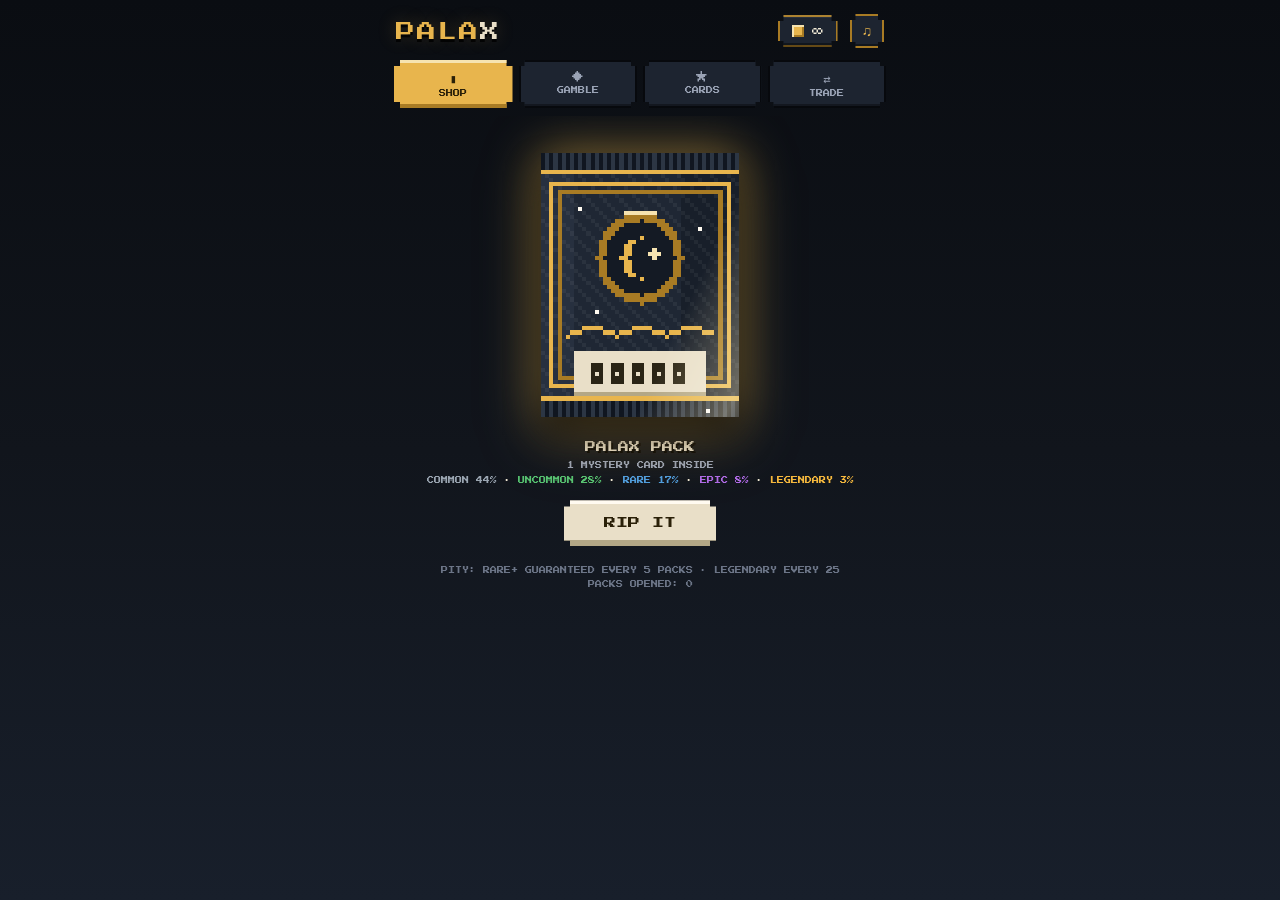
==== PALAX.html @ 10542cb2 "New 'Midnight Gilt' theme: replace synthwave with quiet premium look - Backdrop: soft gold top-light" ====
<!DOCTYPE html>
<html lang="en">
<head>
<meta charset="UTF-8">
<meta name="viewport" content="width=device-width, initial-scale=1.0, maximum-scale=1.0, user-scalable=no">
<title>PALAX — Pixel Pack Ripper</title>
<link rel="preconnect" href="https://fonts.googleapis.com">
<link href="https://fonts.googleapis.com/css2?family=Press+Start+2P&display=swap" rel="stylesheet">
<style>
/* ============================================================
   PALAX — "Midnight Gilt" theme.
   Quiet premium collectible vibe: ink-blue night, warm gold and
   ivory, pixel chrome, Pokemon-style holo foils.
   ============================================================ */

:root {
  --bg: #11151c;
  --bg-deep: #0a0d12;
  --panel: #1d2430;
  --panel-hi: #283142;
  --panel-edge: #07090d;
  --gold: #e8b54d;
  --gold-hi: #f6e3b0;
  --gold-dark: #a87b24;
  --ivory: #e9dfc8;
  --ivory-dark: #b3a786;
  --crimson: #d4574e;
  --crimson-dark: #93352e;
  --slate: #4c5a72;
  --text: #f1e9d6;
  --muted: #9aa3b5;
  --c-common: #9aa5b1;
  --c-uncommon: #56c271;
  --c-rare: #4f9dde;
  --c-epic: #b06ae8;
  --c-legendary: #e8b54d;
  /* pixel-notched corners, used on all UI chrome */
  --px: polygon(
    0 6px, 6px 6px, 6px 0,
    calc(100% - 6px) 0, calc(100% - 6px) 6px, 100% 6px,
    100% calc(100% - 6px), calc(100% - 6px) calc(100% - 6px), calc(100% - 6px) 100%,
    6px 100%, 6px calc(100% - 6px), 0 calc(100% - 6px));
}

* { margin: 0; padding: 0; box-sizing: border-box; -webkit-tap-highlight-color: transparent; }

/* shown until JS boots and removes it */
#jsWarn {
  position: fixed;
  left: 16px; right: 16px; top: 18%;
  z-index: 400;
  background: var(--crimson);
  color: #fff;
  border: 3px solid #fff;
  padding: 22px 16px;
  font-size: 10px;
  line-height: 1.8;
  text-align: center;
}

html, body {
  height: 100%;
  overflow: hidden;
  background: linear-gradient(180deg, var(--bg-deep) 0%, var(--bg) 50%, #181f2b 100%);
  font-family: 'Press Start 2P', monospace;
  color: var(--text);
  user-select: none;
  -webkit-user-select: none;
  touch-action: manipulation;
}

/* ---- backdrop ---- */
#bgGlow {
  position: fixed; inset: 0;
  background:
    radial-gradient(ellipse 85% 55% at 50% 10%, rgba(232,181,77,0.10), transparent 70%),
    radial-gradient(ellipse 70% 40% at 50% 108%, rgba(70,84,110,0.30), transparent 65%);
  z-index: -2;
}
/* slow rising dust motes */
#motes {
  position: fixed;
  left: 0; right: 0; top: 0;
  height: 200%;
  pointer-events: none;
  background-image:
    radial-gradient(2px 2px at 36px 50px, rgba(232,181,77,0.35), transparent),
    radial-gradient(1px 1px at 130px 210px, rgba(241,233,214,0.28), transparent),
    radial-gradient(2px 2px at 226px 330px, rgba(232,181,77,0.22), transparent),
    radial-gradient(1px 1px at 84px 310px, rgba(241,233,214,0.22), transparent),
    radial-gradient(1px 1px at 190px 110px, rgba(241,233,214,0.3), transparent);
  background-size: 280px 380px;
  animation: motesUp 34s linear infinite;
  z-index: -1;
}
@keyframes motesUp { to { transform: translateY(-380px); } }

#flash {
  position: fixed; inset: 0;
  background: #fff;
  opacity: 0;
  pointer-events: none;
  transition: opacity 0.13s ease;
  z-index: 350;
}
body.flashwhite #flash { opacity: 0.75; }

#fxCanvas {
  position: fixed; inset: 0;
  width: 100%; height: 100%;
  pointer-events: none;
  z-index: 200;
}

#app {
  height: 100%;
  max-width: 520px;
  margin: 0 auto;
  display: flex;
  flex-direction: column;
}

/* ---------------- top HUD ---------------- */
#topbar {
  display: flex;
  align-items: center;
  gap: 12px;
  padding: 14px 16px 8px;
}
.logo {
  font-size: 19px;
  letter-spacing: 2px;
  color: var(--gold);
  text-shadow: 0 3px 0 rgba(0,0,0,0.8), 0 0 18px rgba(232,181,77,0.25);
}
.logo span { color: var(--ivory); }
.coins-pill {
  margin-left: auto;
  display: flex; align-items: center; gap: 8px;
  background: var(--panel);
  clip-path: var(--px);
  padding: 10px 14px;
  font-size: 12px;
  box-shadow: inset 0 3px 0 rgba(255,255,255,0.06), inset 0 -4px 0 rgba(0,0,0,0.4),
              inset 0 0 0 2px var(--gold-dark);
}
.coins-pill.bump { animation: coinBump 0.35s cubic-bezier(0.2, 1.6, 0.4, 1); }
@keyframes coinBump { 35% { transform: scale(1.22); } }
.coin-icon {
  display: inline-block;
  width: 12px; height: 12px;
  background: var(--gold);
  box-shadow: inset 2px 2px 0 var(--gold-hi), inset -2px -2px 0 var(--gold-dark);
}
.icon-btn {
  background: var(--panel);
  border: none;
  clip-path: var(--px);
  color: var(--gold);
  font-size: 14px;
  padding: 9px 12px;
  cursor: pointer;
  box-shadow: inset 0 0 0 2px var(--gold-dark), inset 0 -4px 0 rgba(0,0,0,0.4);
}
.icon-btn.muted { color: #525b6b; box-shadow: inset 0 0 0 2px #2c3442; text-decoration: line-through; }

/* ---------------- top tab bar ---------------- */
#navbar {
  display: flex;
  gap: 6px;
  margin: 4px 14px 8px;
}
.nav-btn {
  flex: 1;
  font-family: inherit;
  font-size: 7px;
  color: var(--muted);
  background: var(--panel);
  border: none;
  clip-path: var(--px);
  padding: 11px 4px;
  cursor: pointer;
  display: flex;
  flex-direction: column;
  align-items: center;
  gap: 4px;
  box-shadow: inset 0 0 0 2px var(--panel-edge), inset 0 -4px 0 rgba(0,0,0,0.35);
  transition: color 0.15s;
}
.nav-ico { font-size: 12px; }
.nav-btn.active {
  color: #2a2008;
  background: var(--gold);
  box-shadow: inset 0 3px 0 var(--gold-hi), inset 0 -4px 0 var(--gold-dark);
}
.nav-btn.active .nav-ico { animation: navBounce 0.3s ease; }
@keyframes navBounce { 50% { transform: translateY(-4px); } }

/* ---------------- screens ---------------- */
.screen {
  flex: 1;
  display: none;
  flex-direction: column;
  align-items: center;
  padding: 10px 16px 26px;
  overflow-y: auto;
  scrollbar-width: thin;
  scrollbar-color: var(--panel-hi) transparent;
}
.screen.active { display: flex; animation: screenIn 0.3s ease both; }
@keyframes screenIn {
  from { opacity: 0; transform: translateY(14px); }
}
.screen-title {
  font-size: 14px;
  margin: 6px 0 14px;
  letter-spacing: 2px;
  color: var(--ivory);
  text-shadow: 0 3px 0 rgba(0,0,0,0.8);
}
.subtitle {
  font-size: 8px;
  line-height: 1.9;
  text-align: center;
  color: var(--muted);
  margin-bottom: 14px;
}

/* ---------------- pixel buttons ---------------- */
.big-btn {
  position: relative;
  font-family: inherit;
  font-size: 11px;
  color: #2a2008;
  background: var(--ivory);
  border: none;
  clip-path: var(--px);
  padding: 16px 24px;
  cursor: pointer;
  box-shadow: inset 0 4px 0 #fffaf0, inset 0 -6px 0 var(--ivory-dark);
  transition: filter 0.15s;
}
.big-btn:hover:not(:disabled) { filter: brightness(1.06); }
.big-btn:active:not(:disabled) {
  transform: translateY(3px);
  box-shadow: inset 0 2px 0 #fffaf0, inset 0 -2px 0 var(--ivory-dark);
}
.big-btn:disabled { filter: grayscale(0.85) brightness(0.55); cursor: default; }
.gold-btn {
  background: var(--gold);
  box-shadow: inset 0 4px 0 var(--gold-hi), inset 0 -6px 0 var(--gold-dark);
}
.gold-btn:active:not(:disabled) { box-shadow: inset 0 2px 0 var(--gold-hi), inset 0 -2px 0 var(--gold-dark); }
.danger-btn {
  background: var(--crimson);
  color: #fff;
  text-shadow: 1px 1px 0 rgba(0,0,0,0.4);
  box-shadow: inset 0 4px 0 #ef8a82, inset 0 -6px 0 var(--crimson-dark);
}
.danger-btn:active:not(:disabled) { box-shadow: inset 0 2px 0 #ef8a82, inset 0 -2px 0 var(--crimson-dark); }

/* ---------------- the one pack ---------------- */
.pack-stage {
  width: 220px;
  height: 290px;
  margin-top: 14px;
  display: flex;
  align-items: center;
  justify-content: center;
  perspective: 700px;
}
.pack-holo {
  position: relative;
  width: 198px; height: 264px;
  cursor: pointer;
  transition: transform 0.18s ease;
  transform-style: preserve-3d;
  animation: packFloat 3.4s ease-in-out infinite;
  filter: drop-shadow(0 18px 16px rgba(0,0,0,0.6)) drop-shadow(0 0 24px var(--packglow, transparent));
}
@keyframes packFloat {
  0%, 100% { translate: 0 0; }
  50% { translate: 0 -10px; }
}
.pack-holo canvas {
  width: 100%; height: 100%;
  display: block;
  image-rendering: pixelated;
}
/* gentle gold sheen drifting across the foil */
.pack-holo::after {
  content: '';
  position: absolute; inset: 0;
  background: linear-gradient(115deg, transparent 34%, rgba(246,227,176,0.38) 48%, rgba(246,227,176,0.12) 54%, transparent 68%);
  background-size: 260% 100%;
  animation: packSheen 4s ease-in-out infinite;
  mix-blend-mode: screen;
  pointer-events: none;
}
@keyframes packSheen {
  0% { background-position: 130% 0; }
  60%, 100% { background-position: -140% 0; }
}

.pack-info {
  text-align: center;
  margin: 6px 0 12px;
  line-height: 2.1;
}
.pack-info .p-name { font-size: 11px; color: var(--text); text-shadow: 2px 2px 0 #000; }
.pack-info .p-meta { font-size: 7px; color: var(--muted); }
.pack-info .p-odds { font-size: 7px; }
.buy-main { font-size: 12px; padding: 17px 40px; }
.pity-hint { font-size: 7px; color: #6c7587; margin-top: 18px; line-height: 2; text-align: center; }

/* ---------------- pack opening overlay ---------------- */
.overlay {
  position: fixed; inset: 0;
  background: radial-gradient(ellipse at 50% 38%, rgba(29, 36, 48, 0.97), rgba(6, 8, 11, 0.99) 78%);
  z-index: 100;
  display: flex;
  align-items: center;
  justify-content: center;
}
.overlay.hidden, .hidden { display: none !important; }

.open-stage {
  position: relative;
  display: flex;
  flex-direction: column;
  align-items: center;
  gap: 22px;
  width: 100%;
  height: 100%;
  justify-content: center;
  padding: 16px;
  overflow: hidden;
}

#stageRays {
  position: absolute;
  left: 50%; top: 44%;
  width: 760px; height: 760px;
  translate: -50% -50%;
  background: repeating-conic-gradient(
    color-mix(in srgb, var(--raycolor, #fff) 28%, transparent) 0deg 12deg,
    transparent 12deg 26deg);
  -webkit-mask-image: radial-gradient(circle, black 0%, transparent 66%);
  mask-image: radial-gradient(circle, black 0%, transparent 66%);
  opacity: 0;
  transition: opacity 0.7s ease;
  animation: raySpin 20s linear infinite;
  pointer-events: none;
}
#stageRays.on { opacity: 0.8; }
@keyframes raySpin { to { rotate: 360deg; } }

#shockwave {
  position: absolute;
  width: 60px; height: 60px;
  border: 6px solid var(--gold-hi);
  border-radius: 50%;
  translate: -50% -50%;
  opacity: 0;
  pointer-events: none;
  z-index: 5;
  box-shadow: 0 0 20px rgba(232,181,77,0.8), inset 0 0 14px rgba(232,181,77,0.6);
}
#shockwave.boom { animation: shock 0.65s cubic-bezier(0.1, 0.8, 0.3, 1) forwards; }
@keyframes shock {
  from { opacity: 0.95; scale: 0.15; border-width: 14px; }
  to   { opacity: 0; scale: 12; border-width: 1px; }
}

.rip-hint {
  font-size: 9px;
  color: var(--gold);
  text-shadow: 2px 2px 0 #000;
  animation: hintBob 1.2s ease-in-out infinite;
  z-index: 4;
}
@keyframes hintBob { 50% { transform: translateY(-5px); } }

.pack-wrap {
  position: relative;
  width: 240px; height: 320px;
  touch-action: none;
  cursor: grab;
  z-index: 3;
}
.pack-wrap.idle { animation: openFloat 3s ease-in-out infinite; }
@keyframes openFloat {
  0%, 100% { transform: translateY(0); }
  50% { transform: translateY(-10px); }
}
#packBody, #packFlap {
  position: absolute;
  left: 0; top: 0;
  width: 240px;
  image-rendering: pixelated;
}
#packBody { height: 320px; }
#packFlap { height: 90px; z-index: 2; }
#packFlap.flying {
  transition: transform 0.7s cubic-bezier(0.25, 0.5, 0.3, 1), opacity 0.7s;
  transform: translate(150px, -340px) rotate(80deg) scale(1.15) !important;
  opacity: 0;
}
.pack-wrap.shaking { animation: packShake 0.08s linear infinite; }
@keyframes packShake {
  25% { transform: translate(-2px, 1px); }
  75% { transform: translate(2px, -1px); }
}

body.screenshake #app, body.screenshake .overlay { animation: screenShake 0.38s linear; }
@keyframes screenShake {
  10% { transform: translate(-7px, 5px); }
  30% { transform: translate(6px, -6px); }
  50% { transform: translate(-5px, 3px); }
  70% { transform: translate(4px, -2px); }
  90% { transform: translate(-1px, 1px); }
}

/* ---------------- cards (full pixel art, 64x90 logical) ---------------- */
.card-row {
  display: flex;
  flex-wrap: wrap;
  gap: 14px;
  justify-content: center;
  perspective: 1000px;
  min-height: 150px;
  z-index: 3;
}

.pop-wrap {
  perspective: 1000px;
  animation: popOut 0.65s cubic-bezier(0.2, 1.35, 0.4, 1) both;
}
@keyframes popOut {
  from { transform: translateY(170px) scale(0.1); opacity: 0; filter: brightness(4); }
}

.game-card {
  width: 96px; height: 135px;
  position: relative;
  transform-style: preserve-3d;
  transition: transform 0.5s cubic-bezier(0.3, 1.5, 0.5, 1);
  transform: rotateX(180deg);
  cursor: pointer;
}
.game-card.flipped { transform: rotateX(0deg); }
.big-reveal { width: 192px; height: 270px; }

.card-face {
  position: absolute; inset: 0;
  backface-visibility: hidden;
  overflow: hidden;
}
.card-front { background: #14101d; }
.card-art {
  width: 100%; height: 100%;
  image-rendering: pixelated;
  display: block;
}
.card-back-face {
  transform: rotateX(180deg);
  background: repeating-linear-gradient(45deg, #232c3c 0 8px, #1a2230 8px 16px);
  border: 3px solid var(--gold-dark);
  display: flex; align-items: center; justify-content: center;
  box-shadow: inset 0 0 22px rgba(0,0,0,0.6);
}
.card-back-face::before {
  content: '';
  position: absolute; inset: 6px;
  border: 2px solid rgba(232,181,77,0.45);
}
.card-back-face::after {
  content: 'P';
  font-size: 26px;
  color: var(--gold);
  text-shadow: 3px 3px 0 #000;
}

/* shine sweep on flip */
.game-card.flipped .card-front::before {
  content: '';
  position: absolute; inset: 0;
  background: linear-gradient(115deg, transparent 30%, rgba(255,250,235,0.6) 50%, transparent 70%);
  background-size: 280% 100%;
  animation: revealSheen 0.8s ease 0.18s both;
  mix-blend-mode: screen;
  pointer-events: none;
  z-index: 4;
}
@keyframes revealSheen {
  from { background-position: 135% 0; }
  to { background-position: -135% 0; }
}

/* ============ Pokemon-style holo foils ============ */
.holo {
  position: absolute; inset: 0;
  pointer-events: none;
  z-index: 3;
  background-position: var(--hx, 50%) var(--hy, 50%);
}

/* RARE — holographic art window (classic holo rare) */
.holo-art {
  clip-path: inset(18.9% 6.25% 32.2% 6.25%);
  background-image: linear-gradient(115deg,
    transparent 18%, rgba(255,90,170,0.6) 32%, rgba(90,235,210,0.6) 45%,
    rgba(130,150,255,0.55) 55%, rgba(255,225,110,0.5) 68%, transparent 82%);
  background-size: 260% 260%;
  mix-blend-mode: color-dodge;
  opacity: 0.75;
  animation: holoDrift 4.4s ease-in-out infinite alternate;
}

/* EPIC — galaxy foil across the whole card */
.holo-galaxy {
  background-image:
    repeating-radial-gradient(circle at 30% 25%,
      rgba(176,106,232,0.45) 0 2px, rgba(110,200,235,0.38) 2px 4px, transparent 4px 8px),
    linear-gradient(120deg,
      rgba(255,90,170,0.36), rgba(90,190,255,0.36) 40%, rgba(255,225,110,0.3) 75%, rgba(255,90,170,0.36));
  background-size: 14px 14px, 280% 280%;
  mix-blend-mode: color-dodge;
  opacity: 0.58;
  animation: holoDrift 4s ease-in-out infinite alternate;
}

/* LEGENDARY — full-card rainbow foil */
.holo-full {
  background-image:
    linear-gradient(110deg,
      rgba(255,80,80,0.5) 0%, rgba(255,185,60,0.5) 18%, rgba(255,245,110,0.45) 33%,
      rgba(100,255,170,0.45) 48%, rgba(80,200,255,0.5) 64%, rgba(180,110,255,0.5) 82%,
      rgba(255,80,80,0.5) 100%),
    radial-gradient(circle at var(--hx, 50%) var(--hy, 35%), rgba(255,252,240,0.5), transparent 55%);
  background-size: 300% 300%, 100% 100%;
  mix-blend-mode: color-dodge;
  opacity: 0.65;
  animation: holoDrift 3.4s ease-in-out infinite alternate;
}
@keyframes holoDrift {
  from { background-position: 15% 20%; }
  to { background-position: 85% 80%; }
}

/* sweeping light beam (legendary) */
.beam {
  background-image: linear-gradient(120deg,
    transparent 38%, rgba(255,250,235,0.5) 49%, rgba(255,250,235,0.16) 53%, transparent 64%);
  background-size: 320% 320%;
  mix-blend-mode: screen;
  animation: beamSweep 3s ease-in-out infinite;
}
@keyframes beamSweep {
  0% { background-position: 120% 0; }
  55%, 100% { background-position: -140% 0; }
}

/* glitter flecks */
.sparkles {
  background-image:
    radial-gradient(1px 1px at 18% 22%, #fff, transparent),
    radial-gradient(1px 1px at 72% 14%, #fff, transparent),
    radial-gradient(2px 2px at 86% 38%, #fff, transparent),
    radial-gradient(1px 1px at 34% 48%, #fff, transparent),
    radial-gradient(1px 1px at 58% 66%, #fff, transparent),
    radial-gradient(2px 2px at 12% 76%, #fff, transparent),
    radial-gradient(1px 1px at 80% 84%, #fff, transparent),
    radial-gradient(1px 1px at 46% 90%, #fff, transparent);
  mix-blend-mode: screen;
  animation: sparkleTwinkle 1.7s steps(2) infinite;
}
@keyframes sparkleTwinkle {
  0%, 100% { opacity: 0.85; transform: translate(0, 0); }
  50% { opacity: 0.22; transform: translate(1px, 1px); }
}

/* rarity glows — soft, not neon */
.r-uncommon  .card-front { box-shadow: 0 0 10px rgba(86,194,113,0.35); }
.r-rare      .card-front { box-shadow: 0 0 14px rgba(79,157,222,0.5); }
.r-epic      .card-front { box-shadow: 0 0 20px rgba(176,106,232,0.6); }
.r-legendary .card-front { animation: legendPulse 1.7s ease-in-out infinite; }
@keyframes legendPulse {
  0%, 100% { box-shadow: 0 0 18px rgba(232,181,77,0.6); }
  50% { box-shadow: 0 0 40px rgba(232,181,77,0.95), 0 0 80px rgba(232,181,77,0.4); }
}

/* reveal jolts */
.game-card.flipped.r-rare      { animation: rareJolt 0.45s ease; }
.game-card.flipped.r-epic      { animation: epicJolt 0.55s ease; }
.game-card.flipped.r-legendary { animation: legendJolt 0.8s ease; }
@keyframes rareJolt { 30% { transform: rotateX(0) scale(1.14); } }
@keyframes epicJolt {
  25% { transform: rotateX(0) scale(1.2) rotate(-3deg); }
  55% { transform: rotateX(0) scale(1.08) rotate(2deg); }
}
@keyframes legendJolt {
  15% { transform: rotateX(0) scale(1.4); filter: brightness(1.9); }
  40% { transform: rotateX(0) scale(1.15) translate(-4px, 0); filter: brightness(1.2); }
  65% { transform: rotateX(0) scale(1.28) translate(3px, 0); }
}

/* mystery covers — warm gold-white while fate is undecided */
.mystery-cover {
  position: absolute; inset: 0;
  backface-visibility: hidden;
  transform: translateZ(3px);
  background: radial-gradient(circle at 50% 36%, #fffdf6, #f6e9c8 55%, #e3c171 100%);
  box-shadow:
    0 0 30px rgba(255,250,235,0.95),
    0 0 80px rgba(232,181,77,0.7),
    0 0 160px rgba(232,181,77,0.35);
  display: flex;
  align-items: center;
  justify-content: center;
  animation: coverPulse 0.45s ease-in-out infinite;
  transition: opacity 0.16s ease;
  z-index: 6;
}
.mystery-cover::after {
  content: '?';
  font-size: 44px;
  color: rgba(120, 90, 30, 0.32);
  text-shadow: 0 2px 0 rgba(255,255,255,0.8);
}
.mystery-cover.back { transform: rotateY(180deg) translateZ(3px); }
.mystery-cover.off { opacity: 0; pointer-events: none; }
@keyframes coverPulse { 50% { filter: brightness(1.22); } }

/* ---------------- minigame ---------------- */
.duel-table {
  display: flex;
  align-items: center;
  gap: 22px;
  margin: 10px 0 18px;
}
.duel-card-slot { display: flex; flex-direction: column; align-items: center; gap: 8px; }
.duel-label { font-size: 8px; color: var(--muted); }
.duel-vs { font-size: 14px; color: var(--crimson); text-shadow: 2px 2px 0 #000; }
.duel-card {
  width: 84px; height: 118px;
  clip-path: var(--px);
  background: #f6f1e3;
  color: #1d1812;
  display: flex; align-items: center; justify-content: center;
  font-size: 30px;
  box-shadow: inset 0 0 0 3px #0a0d12, inset 0 -6px 0 rgba(0,0,0,0.12);
}
.duel-card.red-suit { color: var(--crimson-dark); }
.duel-card.back {
  background: repeating-linear-gradient(45deg, #232c3c 0 8px, #1a2230 8px 16px);
  color: transparent;
  box-shadow: inset 0 0 0 3px var(--gold-dark), inset 0 0 18px rgba(0,0,0,0.5);
}
.duel-card.pop { animation: duelPop 0.38s cubic-bezier(0.2, 1.6, 0.4, 1); }
@keyframes duelPop { from { transform: scale(0.4) rotate(10deg); } }
.pot-display { font-size: 11px; margin-bottom: 14px; display: flex; align-items: center; gap: 8px; text-shadow: 2px 2px 0 #000; }
.streak-badge { font-size: 8px; color: var(--gold); animation: hintBob 1s ease-in-out infinite; }
.bet-controls { display: flex; gap: 12px; flex-wrap: wrap; justify-content: center; }
.bet-btn {
  font-family: inherit; font-size: 9px;
  color: #2a2008;
  background: var(--ivory);
  border: none;
  clip-path: var(--px);
  padding: 13px 15px; cursor: pointer;
  box-shadow: inset 0 3px 0 #fffaf0, inset 0 -5px 0 var(--ivory-dark);
}
.bet-btn:hover:not(:disabled) { filter: brightness(1.06); }
.bet-btn:active:not(:disabled) { transform: translateY(3px); box-shadow: inset 0 -2px 0 var(--ivory-dark); }
.bet-btn:disabled { filter: grayscale(0.85) brightness(0.55); }
.duel-msg { font-size: 9px; margin-top: 16px; min-height: 16px; text-align: center; color: var(--gold); text-shadow: 2px 2px 0 #000; line-height: 1.8; }
.best-streak { font-size: 8px; color: #6c7587; margin-top: 14px; }

/* ---------------- collection / trade ---------------- */
.collection-stats { font-size: 8px; color: var(--muted); margin-bottom: 14px; line-height: 1.9; text-align: center; }
.collection-grid {
  display: grid;
  grid-template-columns: repeat(auto-fill, 96px);
  gap: 18px 16px;
  justify-content: center;
  width: 100%;
}
.coll-card { position: relative; }
.coll-card .game-card { transform: none; cursor: default; }
.coll-count {
  position: absolute;
  top: -7px; right: -7px;
  background: var(--crimson);
  border: 2px solid #fff;
  font-size: 7px;
  min-width: 21px; height: 21px;
  display: flex; align-items: center; justify-content: center;
  box-shadow: 0 3px 7px rgba(0,0,0,0.45);
  z-index: 3;
}
.coll-actions { display: flex; gap: 4px; margin-top: 6px; justify-content: center; }
.mini-btn {
  font-family: inherit; font-size: 6px;
  color: #2a2008;
  background: var(--gold);
  border: none;
  padding: 7px 9px; cursor: pointer;
  box-shadow: inset 0 2px 0 var(--gold-hi), inset 0 -3px 0 var(--gold-dark);
}
.mini-btn:active { transform: translateY(2px); box-shadow: inset 0 -1px 0 var(--gold-dark); }
.empty-note { font-size: 8px; color: #6c7587; grid-column: 1 / -1; text-align: center; line-height: 2.2; padding: 34px 0; }

.trade-redeem { display: flex; gap: 8px; width: 100%; max-width: 400px; margin-bottom: 8px; }
.trade-redeem input {
  flex: 1;
  font-family: inherit;
  font-size: 8px;
  background: var(--bg-deep);
  border: none;
  clip-path: var(--px);
  color: var(--gold);
  padding: 12px;
  min-width: 0;
  box-shadow: inset 0 0 0 2px var(--gold-dark), inset 0 4px 8px rgba(0,0,0,0.5);
}
.trade-redeem input:focus { outline: none; box-shadow: inset 0 0 0 2px var(--ivory), inset 0 4px 8px rgba(0,0,0,0.5); }
.trade-redeem .big-btn { font-size: 9px; padding: 12px 16px; }

/* ---------------- modal ---------------- */
.modal-box {
  background: var(--panel);
  clip-path: var(--px);
  padding: 28px;
  display: flex;
  flex-direction: column;
  gap: 14px;
  align-items: center;
  max-width: 340px;
  width: 90%;
  box-shadow: inset 0 0 0 2px var(--gold-dark), inset 0 4px 0 rgba(255,255,255,0.06);
  animation: screenIn 0.3s ease both;
}
.modal-box h3 { font-size: 13px; color: var(--gold); text-shadow: 2px 2px 0 #000; }
.code-text {
  font-size: 8px;
  word-break: break-all;
  background: var(--bg-deep);
  padding: 12px;
  line-height: 1.9;
  width: 100%;
  text-align: center;
  color: var(--gold);
  box-shadow: inset 0 0 0 2px var(--panel-hi), inset 0 3px 8px rgba(0,0,0,0.6);
}

</style>
</head>
<body>

<!-- visible until the game boots; if you can read this, the viewer blocked JS -->
<div id="jsWarn">
  &#9888; GAME NOT RUNNING<br><br>
  This viewer blocks JavaScript (iPhone file previews do this).<br><br>
  OPEN THIS FILE IN SAFARI OR CHROME,<br>or use the web link instead.
</div>
<script>
/* surface any fatal error on-screen instead of failing silently */
window.onerror = function (msg, src, line) {
  var d = document.getElementById('errBox');
  if (!d) {
    d = document.createElement('div');
    d.id = 'errBox';
    d.style.cssText = 'position:fixed;left:8px;right:8px;bottom:8px;z-index:9999;' +
      'background:#b3164a;color:#fff;font:10px monospace;padding:10px;border:2px solid #fff;';
    if (document.body) document.body.appendChild(d);
  }
  d.textContent = 'ERROR: ' + msg + ' (line ' + line + ')';
};
</script>

<!-- backdrop: soft top light + drifting dust motes -->
<div id="bgGlow"></div>
<div id="motes"></div>

<!-- particle / FX layer -->
<canvas id="fxCanvas"></canvas>

<!-- white flash on big moments -->
<div id="flash"></div>

<div id="app">

  <!-- top HUD -->
  <header id="topbar">
    <div class="logo">PALA<span>X</span></div>
    <div class="coins-pill" id="coinsPill">
      <span class="coin-icon"></span><span id="coinCount">0</span>
    </div>
    <button id="muteBtn" class="icon-btn" title="Toggle sound">&#9835;</button>
  </header>

  <!-- top tab bar -->
  <nav id="navbar">
    <button class="nav-btn active" data-screen="shop"><span class="nav-ico">&#9646;</span>SHOP</button>
    <button class="nav-btn" data-screen="game"><span class="nav-ico">&#9830;</span>GAMBLE</button>
    <button class="nav-btn" data-screen="collection"><span class="nav-ico">&#9733;</span>CARDS</button>
    <button class="nav-btn" data-screen="trade"><span class="nav-ico">&#8644;</span>TRADE</button>
  </nav>

  <!-- ============ SHOP SCREEN: the one pack ============ -->
  <section id="screen-shop" class="screen active">
    <div id="packStage" class="pack-stage"></div>
    <div id="packInfo" class="pack-info"></div>
    <button id="buyBtn" class="big-btn buy-main">RIP IT</button>
    <div class="pity-hint" id="pityHint"></div>
  </section>

  <!-- ============ MINIGAME SCREEN ============ -->
  <section id="screen-game" class="screen">
    <h2 class="screen-title">DOUBLE OR NOTHING</h2>
    <p class="subtitle">Flip higher than the dealer. Win = pot doubles.<br>Push your luck... or lose it all.</p>
    <div class="duel-table">
      <div class="duel-card-slot"><div class="duel-label">DEALER</div><div id="dealerCard" class="duel-card back"></div></div>
      <div class="duel-vs">VS</div>
      <div class="duel-card-slot"><div class="duel-label">YOU</div><div id="playerCard" class="duel-card back"></div></div>
    </div>
    <div class="pot-display">POT: <span id="potAmount">0</span> <span class="coin-icon"></span> <span id="streakBadge" class="streak-badge"></span></div>
    <div id="betControls" class="bet-controls">
      <button class="bet-btn" data-bet="10">BET 10</button>
      <button class="bet-btn" data-bet="25">BET 25</button>
      <button class="bet-btn" data-bet="50">BET 50</button>
    </div>
    <div id="duelControls" class="bet-controls hidden">
      <button id="flipAgainBtn" class="big-btn danger-btn">FLIP AGAIN</button>
      <button id="cashOutBtn" class="big-btn gold-btn">CASH OUT</button>
    </div>
    <div id="duelMsg" class="duel-msg"></div>
    <div class="best-streak">BEST STREAK: <span id="bestStreak">0</span></div>
  </section>

  <!-- ============ COLLECTION SCREEN ============ -->
  <section id="screen-collection" class="screen">
    <h2 class="screen-title">COLLECTION</h2>
    <div class="collection-stats" id="collectionStats"></div>
    <div id="collectionGrid" class="collection-grid"></div>
  </section>

  <!-- ============ TRADE SCREEN ============ -->
  <section id="screen-trade" class="screen">
    <h2 class="screen-title">TRADING POST</h2>
    <p class="subtitle">Gift a card: pick one below to generate a code.<br>The card leaves your collection — send the code to a friend!</p>
    <div class="trade-redeem">
      <input id="redeemInput" type="text" placeholder="PASTE CODE HERE" autocomplete="off">
      <button id="redeemBtn" class="big-btn">REDEEM</button>
    </div>
    <div id="tradeMsg" class="duel-msg"></div>
    <div id="tradeGrid" class="collection-grid"></div>
  </section>

</div>

<!-- ============ PACK OPENING OVERLAY ============ -->
<div id="openOverlay" class="overlay hidden">
  <div class="open-stage" id="openStage">
    <div id="stageRays"></div>
    <div id="shockwave"></div>
    <div class="rip-hint" id="ripHint">&#9756; SWIPE ACROSS THE TOP TO RIP &#9758;</div>
    <div id="packWrap" class="pack-wrap">
      <canvas id="packFlap" width="48" height="18"></canvas>
      <canvas id="packBody" width="48" height="64"></canvas>
    </div>
    <div id="cardRow" class="card-row"></div>
    <button id="doneBtn" class="big-btn gold-btn hidden">COLLECT</button>
  </div>
</div>

<!-- ============ TRADE CODE MODAL ============ -->
<div id="codeModal" class="overlay hidden">
  <div class="modal-box">
    <h3>GIFT CODE</h3>
    <p class="subtitle">Card removed from your collection.<br>Send this code to a friend:</p>
    <div id="codeText" class="code-text"></div>
    <button id="copyCodeBtn" class="big-btn">COPY CODE</button>
    <button id="closeCodeBtn" class="big-btn danger-btn">CLOSE</button>
  </div>
</div>

<script>
/* ============================================================
   PALAX audio engine — 100% procedural Web Audio.
   Chiptune theme song + pack rip / card reveal sound design.
   ============================================================ */

const AudioEngine = (() => {
  let ctx = null;
  let master = null;
  let musicGain = null;
  let muted = false;
  let themeTimer = null;

  function init() {
    if (ctx) return;
    ctx = new (window.AudioContext || window.webkitAudioContext)();
    master = ctx.createGain();
    master.gain.value = muted ? 0 : 0.5;
    master.connect(ctx.destination);
    musicGain = ctx.createGain();
    musicGain.gain.value = 0.32;
    musicGain.connect(master);
    startTheme();
  }

  function resume() {
    init();
    if (ctx.state === 'suspended') ctx.resume();
  }

  function setMuted(m) {
    muted = m;
    if (master) master.gain.value = m ? 0 : 0.5;
  }

  const midi = n => 440 * Math.pow(2, (n - 69) / 12);

  /* ---------- generic voice ---------- */
  function tone({ type = 'square', freq = 440, time = 0, dur = 0.15, vol = 0.2,
                  attack = 0.005, slide = 0, dest = null }) {
    const t = ctx.currentTime + time;
    const osc = ctx.createOscillator();
    const g = ctx.createGain();
    osc.type = type;
    osc.frequency.setValueAtTime(freq, t);
    if (slide) osc.frequency.exponentialRampToValueAtTime(Math.max(20, freq + slide), t + dur);
    g.gain.setValueAtTime(0, t);
    g.gain.linearRampToValueAtTime(vol, t + attack);
    g.gain.exponentialRampToValueAtTime(0.001, t + dur);
    osc.connect(g).connect(dest || master);
    osc.start(t);
    osc.stop(t + dur + 0.05);
  }

  function noise({ time = 0, dur = 0.2, vol = 0.2, freq = 1500, q = 1, slide = 0, dest = null }) {
    const t = ctx.currentTime + time;
    const len = Math.ceil(ctx.sampleRate * dur);
    const buf = ctx.createBuffer(1, len, ctx.sampleRate);
    const d = buf.getChannelData(0);
    for (let i = 0; i < len; i++) d[i] = Math.random() * 2 - 1;
    const src = ctx.createBufferSource();
    src.buffer = buf;
    const f = ctx.createBiquadFilter();
    f.type = 'bandpass';
    f.frequency.setValueAtTime(freq, t);
    if (slide) f.frequency.exponentialRampToValueAtTime(Math.max(60, freq + slide), t + dur);
    f.Q.value = q;
    const g = ctx.createGain();
    g.gain.setValueAtTime(vol, t);
    g.gain.exponentialRampToValueAtTime(0.001, t + dur);
    src.connect(f).connect(g).connect(dest || master);
    src.start(t);
  }

  /* ---------- sound effects ---------- */
  const sfx = {
    // progressive tearing — pitch rises as the rip travels
    rip(progress) {
      resume();
      noise({ dur: 0.07, vol: 0.32, freq: 900 + progress * 2600, q: 2.5, slide: 600 });
    },
    // the flap blows off — noise blast + sub boom + sparkle tail
    burst() {
      resume();
      noise({ dur: 0.5, vol: 0.55, freq: 3800, q: 0.7, slide: -3400 });
      tone({ type: 'square', freq: 180, dur: 0.3, vol: 0.25, slide: -120 });
      tone({ type: 'sawtooth', freq: 90, dur: 0.45, vol: 0.32, slide: -60 });
      tone({ type: 'sine', freq: 55, dur: 0.55, vol: 0.55, slide: -25 });
      for (let i = 0; i < 5; i++)
        tone({ type: 'sine', freq: midi(96 + (i * 5) % 12), time: 0.12 + i * 0.05, dur: 0.18, vol: 0.07 });
    },
    // suspense build while the mystery card spins
    riser(dur = 2.4) {
      resume();
      tone({ type: 'sawtooth', freq: 70, dur, vol: 0.13, slide: 580 });
      noise({ dur, vol: 0.13, freq: 500, q: 1.3, slide: 3800 });
      let at = 0, gap = 0.24;
      for (let i = 0; i < 16 && at < dur - 0.15; i++) {
        tone({ type: 'square', freq: midi(70 + i), time: at, dur: 0.05, vol: 0.09 });
        at += gap; gap *= 0.87;
      }
    },
    cardSlide(i) {
      resume();
      tone({ type: 'triangle', freq: 500 + i * 90, dur: 0.1, vol: 0.18, slide: 220 });
      noise({ time: 0.01, dur: 0.06, vol: 0.1, freq: 4000 });
    },
    flip() {
      resume();
      noise({ dur: 0.08, vol: 0.18, freq: 2800, q: 1.5, slide: 1500 });
    },
    coin() {
      resume();
      tone({ type: 'square', freq: midi(88), dur: 0.07, vol: 0.16 });
      tone({ type: 'square', freq: midi(93), time: 0.07, dur: 0.18, vol: 0.16 });
    },
    buy() {
      resume();
      tone({ type: 'square', freq: midi(72), dur: 0.08, vol: 0.18 });
      tone({ type: 'square', freq: midi(79), time: 0.08, dur: 0.12, vol: 0.18 });
    },
    deny() {
      resume();
      tone({ type: 'square', freq: midi(46), dur: 0.15, vol: 0.2 });
      tone({ type: 'square', freq: midi(44), time: 0.13, dur: 0.25, vol: 0.2 });
    },
    win() {
      resume();
      [72, 76, 79, 84].forEach((n, i) =>
        tone({ type: 'square', freq: midi(n), time: i * 0.07, dur: 0.14, vol: 0.18 }));
    },
    lose() {
      resume();
      [64, 60, 55, 48].forEach((n, i) =>
        tone({ type: 'sawtooth', freq: midi(n), time: i * 0.1, dur: 0.2, vol: 0.16 }));
    },
    // rarity reveal stingers — escalate hard
    reveal(rarity) {
      resume();
      const runs = {
        common:    [[60, 64]],
        uncommon:  [[62, 66, 69]],
        rare:      [[64, 68, 71, 76]],
        epic:      [[65, 69, 72, 77, 81]],
        legendary: [[67, 71, 74, 79, 83, 86, 91]],
      };
      const notes = runs[rarity][0];
      notes.forEach((n, i) => {
        tone({ type: 'square', freq: midi(n), time: i * 0.07, dur: 0.16, vol: 0.2 });
        if (rarity === 'epic' || rarity === 'legendary')
          tone({ type: 'triangle', freq: midi(n - 12), time: i * 0.07, dur: 0.2, vol: 0.16 });
      });
      if (rarity === 'legendary') {
        noise({ dur: 0.8, vol: 0.25, freq: 6000, q: 0.5, slide: -4500 });
        tone({ type: 'sawtooth', freq: midi(43), time: 0.1, dur: 0.9, vol: 0.22 });
        // shimmering tail
        for (let i = 0; i < 6; i++)
          tone({ type: 'sine', freq: midi(91 + (i % 3) * 4), time: 0.5 + i * 0.09, dur: 0.25, vol: 0.08 });
      }
    },
  };

  /* ---------- theme song ----------
     A mellow, swung lounge loop — soft kick, brushed hats, walking
     bass and a lazy sine lead over Am7 / Dm7 / G7 / Cmaj7.       */
  const BPM = 84;
  const STEP = 60 / BPM / 4;          // 16th note
  const BARS = 4;
  const N = BARS * 16;

  // lazy lead (midi or 0 = rest)
  const lead = [
    76,0,0,0, 0,0,74,0, 72,0,0,0, 0,0,69,0,
    74,0,0,0, 0,0,72,0, 69,0,0,0, 0,0,65,0,
    71,0,0,0, 0,0,69,0, 67,0,0,0, 62,0,64,0,
    72,0,0,0, 0,0,76,0, 79,0,0,0, 0,0,74,0,
  ];
  const bassWalk = [
    [45, 52, 57, 52],   // Am7:  A  E  a  E
    [38, 45, 50, 48],   // Dm7:  D  A  d  C
    [43, 50, 53, 47],   // G7:   G  D  F  B
    [36, 43, 48, 43],   // Cmaj7:C  G  c  G
  ];
  const padChords = [[57, 60, 64, 67], [53, 57, 62, 65], [55, 59, 62, 65], [48, 52, 55, 59]];

  let step = 0, nextTime = 0;

  function scheduleStep(s, t) {
    const when = t - ctx.currentTime;
    const bar = Math.floor(s / 16);
    const swing = (s % 4 === 2) ? STEP * 0.45 : 0;   // lazy swung off-beats
    // walking bass on the quarter notes
    if (s % 4 === 0) {
      tone({ type: 'triangle', freq: midi(bassWalk[bar][(s % 16) / 4]), time: when, dur: STEP * 3.6, vol: 0.3, attack: 0.02, dest: musicGain });
    }
    // warm pad once a bar
    if (s % 16 === 0) {
      padChords[bar].forEach(n =>
        tone({ type: 'triangle', freq: midi(n), time: when, dur: STEP * 15, vol: 0.028, attack: 0.5, dest: musicGain }));
    }
    // lazy sine lead with a quiet echo
    if (lead[s]) {
      tone({ type: 'sine', freq: midi(lead[s]), time: when + swing, dur: STEP * 4.5, vol: 0.15, attack: 0.03, dest: musicGain });
      tone({ type: 'sine', freq: midi(lead[s]), time: when + swing + STEP * 4, dur: STEP * 3, vol: 0.05, attack: 0.03, dest: musicGain });
    }
    if (s % 16 === 0) tone({ type: 'sine', freq: 85, time: when, dur: 0.12, vol: 0.3, slide: -45, dest: musicGain });  // soft kick
    if (s % 16 === 8) noise({ time: when, dur: 0.2, vol: 0.06, freq: 2600, q: 0.6, dest: musicGain });                 // brushed snare
    if (s % 4 === 2) noise({ time: when + swing, dur: 0.05, vol: 0.035, freq: 9000, dest: musicGain });                // swung hat
  }

  function startTheme() {
    if (themeTimer) return;
    nextTime = ctx.currentTime + 0.1;
    themeTimer = setInterval(() => {
      while (nextTime < ctx.currentTime + 0.15) {
        scheduleStep(step, nextTime);
        step = (step + 1) % N;
        nextTime += STEP;
      }
    }, 30);
  }

  return { resume, setMuted, sfx, get muted() { return muted; } };
})();

;
/* ============================================================
   PALAX cards — rarities, procedural names and pixel art.
   Every card is generated from a seed, so trade codes can
   reconstruct the exact same card on another device.
   ============================================================ */

function mulberry32(seed) {
  let a = seed >>> 0;
  return function () {
    a |= 0; a = (a + 0x6D2B79F5) | 0;
    let t = Math.imul(a ^ (a >>> 15), 1 | a);
    t = (t + Math.imul(t ^ (t >>> 7), 61 | t)) ^ t;
    return ((t ^ (t >>> 14)) >>> 0) / 4294967296;
  };
}

const RARITIES = {
  common:    { label: 'COMMON',    weight: 0,  sell: 5,   color: '#9aa5b1',
               palette: ['#cfd6dd', '#9aa5b1', '#6c7686', '#414a57'] },
  uncommon:  { label: 'UNCOMMON',  weight: 0,  sell: 15,  color: '#56c271',
               palette: ['#b8f0c4', '#56c271', '#2e8c4a', '#1b5230'] },
  rare:      { label: 'RARE',      weight: 0,  sell: 40,  color: '#4f9dde',
               palette: ['#bfe0ff', '#4f9dde', '#2c6da3', '#1a3f63'] },
  epic:      { label: 'EPIC',      weight: 0,  sell: 100, color: '#b06ae8',
               palette: ['#e8c8ff', '#b06ae8', '#7d3cb5', '#4a1d73'] },
  legendary: { label: 'LEGENDARY', weight: 0,  sell: 300, color: '#f5b83d',
               palette: ['#ffe9a8', '#f5b83d', '#d4881f', '#8a4d0f'] },
};
const RARITY_ORDER = ['common', 'uncommon', 'rare', 'epic', 'legendary'];

const NAME_A = ['NEON', 'GLITCH', 'COSMIC', 'WILD', 'LUCKY', 'ROYAL', 'CURSED', 'TURBO',
                'GOLDEN', 'SHADOW', 'PIXEL', 'ARCANE', 'STATIC', 'MIDNIGHT', 'BLAZING', 'FROZEN'];
const NAME_B = ['JOKER', 'JESTER', 'WIZARD', 'GHOST', 'BANDIT', 'ORACLE', 'KNIGHT', 'IMP',
                'SPHINX', 'GAMBLER', 'PHANTOM', 'DEALER', 'TRICKSTER', 'BARON', 'WITCH', 'FOOL'];

function cardFromSeed(seed, rarity) {
  const rnd = mulberry32(seed);
  const name = NAME_A[Math.floor(rnd() * NAME_A.length)] + ' ' +
               NAME_B[Math.floor(rnd() * NAME_B.length)];
  return { seed, rarity, name };
}

/* ============================================================
   3x5 pixel font — lets the whole card be true pixel art,
   name and stats included. Each glyph: 5 rows x 3 bits.
   ============================================================ */
const FONT3X5 = {
  A:0b010101111101101, B:0b110101110101110, C:0b011100100100011, D:0b110101101101110,
  E:0b111100110100111, F:0b111100110100100, G:0b011100101101011, H:0b101101111101101,
  I:0b111010010010111, J:0b001001001101010, K:0b101101110101101, L:0b100100100100111,
  M:0b101111111101101, N:0b110101101101101, O:0b010101101101010, P:0b110101110100100,
  Q:0b010101101110011, R:0b110101110101101, S:0b011100010001110, T:0b111010010010010,
  U:0b101101101101111, V:0b101101101101010, W:0b101101111111101, X:0b101101010101101,
  Y:0b101101010010010, Z:0b111001010100111,
  '0':0b111101101101111, '1':0b010110010010111, '2':0b111001111100111, '3':0b111001011001111,
  '4':0b101101111001001, '5':0b111100111001111, '6':0b111100111101111, '7':0b111001010010010,
  '8':0b111101111101111, '9':0b111101111001111,
  '?':0b111001011000010, '-':0b000000111000000, '%':0b101001010100101, ' ':0,
};

function drawText(ctx, str, x, y, color) {
  ctx.fillStyle = color;
  for (const ch of String(str).toUpperCase()) {
    const bits = FONT3X5[ch] ?? FONT3X5['?'];
    for (let r = 0; r < 5; r++)
      for (let c = 0; c < 3; c++)
        if (bits >> ((4 - r) * 3 + (2 - c)) & 1) ctx.fillRect(x + c, y + r, 1, 1);
    x += 4;
  }
  return x;
}
const textW = str => String(str).length * 4 - 1;

/* per-rarity card frame metals */
const FRAMES = {
  common:    ['#aab4c2', '#5d6878', '#2a3242'],
  uncommon:  ['#9fe7b2', '#3a9c58', '#1b5230'],
  rare:      ['#a8d4ff', '#3d7fc1', '#1a3f63'],
  epic:      ['#dcb8ff', '#8a4cc4', '#4a1d73'],
  legendary: ['#fff3c4', '#e8a81c', '#8a4d0f'],
};

/* card geometry (logical pixels) — CSS holo masks must match */
const CARD_W = 64, CARD_H = 90;
const ART = { x: 4, y: 17, w: 56, h: 44 };   // art window

/* Draw the ENTIRE card face as pixel art: frame, name plate,
   synthwave art window, stats bar, rarity gems. */
function drawCardFace(canvas, card) {
  canvas.width = CARD_W;
  canvas.height = CARD_H;
  const ctx = canvas.getContext('2d');
  const pal = RARITIES[card.rarity].palette;
  const [fLight, fMid, fDark] = FRAMES[card.rarity];
  const rnd = mulberry32(card.seed ^ 0x9E3779B9);
  const idx = RARITY_ORDER.indexOf(card.rarity);

  // base + tinted dither
  ctx.fillStyle = '#14101d';
  ctx.fillRect(0, 0, CARD_W, CARD_H);
  ctx.fillStyle = fDark;
  for (let y = 0; y < CARD_H; y += 2)
    for (let x = (y % 4 === 0 ? 0 : 2); x < CARD_W; x += 4) ctx.fillRect(x, y, 1, 1);

  // metal frame: outer dark, mid band, inner light edge
  ctx.fillStyle = '#07050f';
  ctx.fillRect(0, 0, CARD_W, 1); ctx.fillRect(0, CARD_H - 1, CARD_W, 1);
  ctx.fillRect(0, 0, 1, CARD_H); ctx.fillRect(CARD_W - 1, 0, 1, CARD_H);
  ctx.fillStyle = fMid;
  ctx.fillRect(1, 1, CARD_W - 2, 1); ctx.fillRect(1, CARD_H - 2, CARD_W - 2, 1);
  ctx.fillRect(1, 1, 1, CARD_H - 2); ctx.fillRect(CARD_W - 2, 1, 1, CARD_H - 2);
  ctx.fillStyle = fLight;
  ctx.fillRect(1, 1, CARD_W - 2, 1);
  ctx.fillRect(1, 1, 1, 12);
  // frame corner studs
  ctx.fillStyle = fLight;
  [[2, 2], [CARD_W - 4, 2], [2, CARD_H - 4], [CARD_W - 4, CARD_H - 4]].forEach(([x, y]) =>
    ctx.fillRect(x, y, 2, 2));

  // name plate (two lines)
  ctx.fillStyle = '#0a0714';
  ctx.fillRect(3, 3, CARD_W - 6, 13);
  ctx.fillStyle = fMid;
  ctx.fillRect(3, 15, CARD_W - 6, 1);
  const [n1, n2] = card.name.split(' ');
  drawText(ctx, n1, Math.floor((CARD_W - textW(n1)) / 2), 4, '#eef2ff');
  drawText(ctx, n2 || '', Math.floor((CARD_W - textW(n2 || '')) / 2), 10, pal[0]);

  // ---- art window: moonlit night scene ----
  const BASE = ART.y + ART.h;            // bottom of window
  for (let y = ART.y; y < BASE; y++) {   // night-sky gradient, tinted by rarity
    const t = (y - ART.y) / ART.h;
    ctx.fillStyle = t < 0.25 ? '#0a0d14' : (t < 0.55 ? '#11161f' : pal[3]);
    ctx.fillRect(ART.x, y, ART.w, 1);
  }
  for (let i = 0; i < 14; i++) {  // stars
    ctx.fillStyle = rnd() < 0.7 ? '#f1e9d6' : pal[0];
    ctx.fillRect(ART.x + Math.floor(rnd() * ART.w), ART.y + Math.floor(rnd() * 20), 1, 1);
  }
  // crescent moon, upper right
  const mx = ART.x + ART.w - 11, my = ART.y + 9, mr = 5;
  for (let dy = -mr; dy <= mr; dy++) {
    const half = Math.floor(Math.sqrt(mr * mr - dy * dy));
    ctx.fillStyle = '#f6e9c8';
    ctx.fillRect(mx - half, my + dy, half * 2 || 1, 1);
  }
  for (let dy = -mr; dy <= mr; dy++) {   // carve the shadow side
    const half = Math.floor(Math.sqrt(mr * mr - dy * dy));
    ctx.fillStyle = '#11161f';
    ctx.fillRect(mx + 2 - half, my + dy, half * 2 || 1, 1);
  }
  // mountain silhouettes along the base
  const p1 = ART.x + Math.floor(ART.w * 0.28), p2 = ART.x + Math.floor(ART.w * 0.74);
  for (let x = ART.x; x < ART.x + ART.w; x++) {
    const h = Math.max(0, 13 - Math.abs(x - p1), 17 - Math.floor(Math.abs(x - p2) * 0.8));
    if (h > 0) {
      ctx.fillStyle = '#0a0d12';
      ctx.fillRect(x, BASE - h, 1, h);
      ctx.fillStyle = pal[2];               // rarity-tinted ridge light
      ctx.fillRect(x, BASE - h, 1, 1);
    }
  }
  // low mist bands
  ctx.fillStyle = 'rgba(241,233,214,0.14)';
  ctx.fillRect(ART.x + 3, BASE - 5, ART.w - 9, 1);
  ctx.fillRect(ART.x + 9, BASE - 3, ART.w - 15, 1);

  // creature sprite, 14x14 mirrored at 3x — big and chunky
  const G = 14, sc = 3;
  const ox = ART.x + Math.floor((ART.w - G * sc) / 2);
  const oy = ART.y + Math.floor((ART.h - G * sc) / 2) + 1;
  const srnd = mulberry32(card.seed);
  ctx.fillStyle = 'rgba(5,3,12,0.7)';
  ctx.fillRect(ox - 2, oy - 2, G * sc + 4, G * sc + 4);
  for (let y = 0; y < G; y++)
    for (let x = 0; x < Math.ceil(G / 2); x++)
      if (srnd() < 0.46) {
        ctx.fillStyle = pal[Math.floor(srnd() * 3)];
        ctx.fillRect(ox + x * sc, oy + y * sc, sc, sc);
        ctx.fillRect(ox + (G - 1 - x) * sc, oy + y * sc, sc, sc);
      }
  ctx.fillStyle = card.rarity === 'legendary' ? '#fff7d6' : '#ffffff';
  ctx.fillRect(ox + 12, oy + 12, sc, sc);
  ctx.fillRect(ox + G * sc - 12 - sc, oy + 12, sc, sc);

  // art window frame
  ctx.fillStyle = fMid;
  ctx.fillRect(ART.x - 1, ART.y - 1, ART.w + 2, 1);
  ctx.fillRect(ART.x - 1, ART.y + ART.h, ART.w + 2, 1);
  ctx.fillRect(ART.x - 1, ART.y - 1, 1, ART.h + 2);
  ctx.fillRect(ART.x + ART.w, ART.y - 1, 1, ART.h + 2);

  // ---- stats bar ----
  const PWR = 10 + Math.floor(mulberry32(card.seed ^ 0xBEEF)() * 29) * 10;
  // rarity gems
  for (let g = 0; g <= idx; g++) {
    const gx = 6 + g * 6, gy = 65;
    ctx.fillStyle = pal[1];
    ctx.fillRect(gx + 1, gy, 1, 1); ctx.fillRect(gx, gy + 1, 3, 1); ctx.fillRect(gx + 1, gy + 2, 1, 1);
    ctx.fillStyle = pal[0];
    ctx.fillRect(gx + 1, gy + 1, 1, 1);
  }
  const pwrTxt = `PWR ${PWR}`;
  drawText(ctx, pwrTxt, CARD_W - 5 - textW(pwrTxt), 64, '#eef2ff');
  ctx.fillStyle = fMid;
  ctx.fillRect(4, 71, CARD_W - 8, 1);
  drawText(ctx, RARITIES[card.rarity].label, 6, 75, pal[1]);
  drawText(ctx, 'PLX', CARD_W - 5 - textW('PLX'), 75, fMid);
  drawText(ctx, '2086', 6, 82, '#3d4458');
  // set gem
  ctx.fillStyle = fLight;
  ctx.fillRect(CARD_W - 9, 82, 4, 4);
  ctx.fillStyle = fDark;
  ctx.fillRect(CARD_W - 8, 83, 2, 2);

  // baked glitter on epic+
  if (idx >= 3) {
    for (let i = 0; i < 30; i++) {
      ctx.fillStyle = rnd() < 0.5 ? '#ffffff' : pal[0];
      ctx.fillRect(1 + Math.floor(rnd() * (CARD_W - 2)), 1 + Math.floor(rnd() * (CARD_H - 2)), 1, 1);
    }
  }
}

/* Build a DOM element for a card (used in reveal + collection).
   Pokemon-style holo layers by rarity:
   - rare:      holo ART WINDOW (classic holo rare)
   - epic:      galaxy foil over the whole card (reverse-holo vibes)
   - legendary: full rainbow foil + sweeping light beam + sparkles */
function buildCardEl(card, { faceUp = false } = {}) {
  const el = document.createElement('div');
  el.className = `game-card r-${card.rarity}` + (faceUp ? ' flipped' : '');
  const front = document.createElement('div');
  front.className = 'card-face card-front';
  const art = document.createElement('canvas');
  art.className = 'card-art';
  drawCardFace(art, card);
  front.appendChild(art);

  const addLayer = cls => {
    const d = document.createElement('div');
    d.className = 'holo ' + cls;
    front.appendChild(d);
  };
  if (card.rarity === 'rare') addLayer('holo-art');
  if (card.rarity === 'epic') { addLayer('holo-galaxy'); addLayer('sparkles'); }
  if (card.rarity === 'legendary') { addLayer('holo-full'); addLayer('beam'); addLayer('sparkles'); }

  const back = document.createElement('div');
  back.className = 'card-face card-back-face';
  el.append(front, back);
  return el;
}

/* ============================================================
   Pack art — drawn at 48x64 logical pixels, split into a flap
   (top, torn off) and body so the rip can separate them.
   ============================================================ */

const PACK_W = 48, PACK_H = 64, TEAR_Y = 12;

/* jagged tear line, one y-offset per column */
function makeTearLine(seedRnd) {
  const line = [];
  for (let x = 0; x < PACK_W; x++)
    line.push(TEAR_Y + Math.floor(seedRnd() * 4) - 2);
  return line;
}

/* Full wrapper art on an offscreen canvas.
   Premium pouch: deep navy foil, gold pinstripe trim, crest
   medallion with a crescent moon, ivory label plate. */
function drawPackArt(pack) {
  const c = document.createElement('canvas');
  c.width = PACK_W; c.height = PACK_H;
  const ctx = c.getContext('2d');
  const [c0, c1, c2, c3] = pack.colors;   // gold ramp: light → dark

  // navy foil body with soft vertical shading
  for (let x = 0; x < PACK_W; x++) {
    ctx.fillStyle = x < 8 ? '#27303f' : (x < 34 ? '#1f2734' : '#181f2a');
    ctx.fillRect(x, 0, 1, PACK_H);
  }
  // faint diagonal weave
  ctx.fillStyle = 'rgba(255,255,255,0.05)';
  for (let y = 0; y < PACK_H; y++)
    for (let x = (y % 4); x < PACK_W; x += 4) ctx.fillRect(x, y, 1, 1);

  // crimp zigzag top + bottom
  for (let x = 0; x < PACK_W; x += 2) {
    ctx.fillStyle = '#101620'; ctx.fillRect(x, 0, 1, 4);
    ctx.fillStyle = '#2c3644'; ctx.fillRect(x + 1, 0, 1, 4);
    ctx.fillStyle = '#2c3644'; ctx.fillRect(x, PACK_H - 4, 1, 4);
    ctx.fillStyle = '#101620'; ctx.fillRect(x + 1, PACK_H - 4, 1, 4);
  }
  ctx.fillStyle = c1;
  ctx.fillRect(0, 4, PACK_W, 1);
  ctx.fillRect(0, PACK_H - 5, PACK_W, 1);

  // double gold pinstripe frame
  ctx.fillStyle = c1;
  ctx.fillRect(2, 7, PACK_W - 4, 1);
  ctx.fillRect(2, PACK_H - 8, PACK_W - 4, 1);
  ctx.fillRect(2, 7, 1, PACK_H - 15);
  ctx.fillRect(PACK_W - 3, 7, 1, PACK_H - 15);
  ctx.fillStyle = c2;
  ctx.fillRect(4, 9, PACK_W - 8, 1);
  ctx.fillRect(4, PACK_H - 10, PACK_W - 8, 1);
  ctx.fillRect(4, 9, 1, PACK_H - 19);
  ctx.fillRect(PACK_W - 5, 9, 1, PACK_H - 19);

  // crest medallion: gold ring with crescent moon
  const cx = 24, cy = 25, R = 11;
  for (let dy = -R; dy <= R; dy++) {
    const half = Math.floor(Math.sqrt(R * R - dy * dy));
    ctx.fillStyle = c2;
    ctx.fillRect(cx - half, cy + dy, half * 2 || 1, 1);
  }
  for (let dy = -(R - 2); dy <= R - 2; dy++) {
    const half = Math.floor(Math.sqrt((R - 2) * (R - 2) - dy * dy));
    ctx.fillStyle = '#141a24';
    ctx.fillRect(cx - half, cy + dy, half * 2 || 1, 1);
  }
  ctx.fillStyle = c0;   // ring highlight
  ctx.fillRect(cx - 4, cy - R, 8, 1);
  // crescent inside
  for (let dy = -5; dy <= 5; dy++) {
    const half = Math.floor(Math.sqrt(25 - dy * dy));
    ctx.fillStyle = c1;
    ctx.fillRect(cx - half, cy + dy, half * 2 || 1, 1);
  }
  for (let dy = -5; dy <= 5; dy++) {
    const half = Math.floor(Math.sqrt(25 - dy * dy));
    ctx.fillStyle = '#141a24';
    ctx.fillRect(cx + 2 - half, cy + dy, half * 2 || 1, 1);
  }
  // tiny star by the moon
  ctx.fillStyle = c0;
  ctx.fillRect(cx + 3, cy - 2, 1, 3);
  ctx.fillRect(cx + 2, cy - 1, 3, 1);

  // gold chevron divider
  for (let x = 6; x < PACK_W - 6; x++) {
    const y = 42 + Math.floor(2 * Math.abs(((x - 6) / 6) % 2 - 1));
    ctx.fillStyle = c1; ctx.fillRect(x, y, 1, 1);
  }

  // ivory label plate with glyph marks
  ctx.fillStyle = '#e9dfc8';
  ctx.fillRect(8, 48, PACK_W - 16, 11);
  ctx.fillStyle = '#b3a786';
  ctx.fillRect(8, 58, PACK_W - 16, 1);
  ctx.fillStyle = '#2a2415';
  for (let i = 0; i < 5; i++) ctx.fillRect(12 + i * 5, 51, 3, 5);
  ctx.fillStyle = '#e9dfc8';
  for (let i = 0; i < 5; i++) ctx.fillRect(13 + i * 5, 53, 1, 1);

  // sparkle glints
  ctx.fillStyle = '#fffaf0';
  [[9, 13], [38, 18], [13, 38], [40, 62]].forEach(([x, y]) => ctx.fillRect(x, y, 1, 1));

  return c;
}

/* split the art into flap + body canvases along a jagged tear line */
function renderPackCanvases(pack, flapCanvas, bodyCanvas, tearLine) {
  const art = drawPackArt(pack);
  const actx = art.getContext('2d');
  const fctx = flapCanvas.getContext('2d');
  const bctx = bodyCanvas.getContext('2d');
  fctx.clearRect(0, 0, flapCanvas.width, flapCanvas.height);
  bctx.clearRect(0, 0, bodyCanvas.width, bodyCanvas.height);
  const img = actx.getImageData(0, 0, PACK_W, PACK_H);
  const flapImg = fctx.createImageData(PACK_W, flapCanvas.height);
  const bodyImg = bctx.createImageData(PACK_W, PACK_H);
  for (let x = 0; x < PACK_W; x++) {
    const cut = tearLine[x];
    for (let y = 0; y < PACK_H; y++) {
      const si = (y * PACK_W + x) * 4;
      const target = y <= cut ? flapImg : bodyImg;
      if (y <= cut && y >= flapCanvas.height) continue;
      const di = (y * PACK_W + x) * 4;
      target.data[di] = img.data[si];
      target.data[di + 1] = img.data[si + 1];
      target.data[di + 2] = img.data[si + 2];
      target.data[di + 3] = img.data[si + 3];
    }
  }
  fctx.putImageData(flapImg, 0, 0);
  bctx.putImageData(bodyImg, 0, 0);
}

/* draw the bright torn-foil edge as the rip progresses (0..1) */
function drawTearProgress(pack, bodyCanvas, tearLine, progress) {
  const bctx = bodyCanvas.getContext('2d');
  const upto = Math.floor(progress * PACK_W);
  for (let x = 0; x < upto; x++) {
    bctx.fillStyle = '#ffffff';
    bctx.fillRect(x, tearLine[x] + 1, 1, 1);
    bctx.fillStyle = pack.colors[0];
    if (x % 3 === 0) bctx.fillRect(x, tearLine[x] + 2, 1, 1);
  }
}

;
/* ============================================================
   PALAX — main game logic.
   ============================================================ */

/* ---------------- pack catalogue ---------------- */
const PACKS = {
  palax: {
    id: 'palax', name: 'PALAX PACK', cost: 0, cards: 1,
    colors: ['#f6e3b0', '#e8b54d', '#a87b24', '#4a3812'],
    odds: { common: 44, uncommon: 28, rare: 17, epic: 8, legendary: 3 },
  },
};
const PACK_LIST = Object.values(PACKS);

const PITY_RARE = 5;                       // guaranteed rare+ every N packs
const PITY_LEGENDARY = 25;                 // guaranteed legendary every N packs

/* ---------------- state ---------------- */
/* localStorage can throw on file:// or private browsing — never let
   that kill the game; fall back to in-memory saves */
const store = (() => {
  try {
    localStorage.setItem('__plx', '1');
    localStorage.removeItem('__plx');
    return localStorage;
  } catch (e) {
    const m = {};
    return { getItem: k => m[k] ?? null, setItem(k, v) { m[k] = v; }, removeItem(k) { delete m[k]; } };
  }
})();

const SAVE_KEY = 'palax-save-v1';
let state = {
  coins: 75,
  opened: 0,
  sinceRare: 0,
  sinceLegendary: 0,
  lastFreePack: 0,
  bestStreak: 0,
  muted: false,
  collection: [],   // [{seed, rarity, name, count}]
};

function save() { store.setItem(SAVE_KEY, JSON.stringify(state)); }
function load() {
  try {
    const raw = store.getItem(SAVE_KEY);
    if (raw) state = Object.assign(state, JSON.parse(raw));
  } catch (e) { /* fresh start */ }
}

const $ = id => document.getElementById(id);

/* ---------------- coins: you are infinitely rich ---------------- */
function setCoins() {
  $('coinCount').textContent = '∞';
  const pill = $('coinsPill');
  pill.classList.remove('bump');
  void pill.offsetWidth;
  pill.classList.add('bump');
  save();
}

/* ---------------- collection helpers ---------------- */
function addCard(card) {
  const found = state.collection.find(c => c.seed === card.seed && c.rarity === card.rarity);
  if (found) found.count++;
  else state.collection.push({ seed: card.seed, rarity: card.rarity, name: card.name, count: 1 });
  save();
}

function removeCard(entry) {
  entry.count--;
  if (entry.count <= 0) state.collection = state.collection.filter(c => c !== entry);
  save();
}

/* ---------------- rarity rolls (with pity) ---------------- */
function rollRarity(odds) {
  const total = Object.values(odds).reduce((a, b) => a + b, 0);
  let r = Math.random() * total;
  for (const k of RARITY_ORDER) {
    r -= odds[k];
    if (r < 0) return k;
  }
  return 'common';
}

function rollPack(pack) {
  const cards = [];
  for (let i = 0; i < pack.cards; i++)
    cards.push(cardFromSeed((Math.random() * 0xffffffff) >>> 0, rollRarity(pack.odds)));

  // pity: best card of the pack gets upgraded if streaks run dry
  state.opened++; state.sinceRare++; state.sinceLegendary++;
  const rank = c => RARITY_ORDER.indexOf(c.rarity);
  const best = cards.reduce((a, b) => rank(a) >= rank(b) ? a : b);
  if (state.sinceLegendary >= PITY_LEGENDARY && best.rarity !== 'legendary')
    best.rarity = 'legendary';
  else if (state.sinceRare >= PITY_RARE && rank(best) < 2)
    best.rarity = 'rare';
  if (cards.some(c => rank(c) >= 2)) state.sinceRare = 0;
  if (cards.some(c => c.rarity === 'legendary')) state.sinceLegendary = 0;
  save();
  return cards;
}

/* ============================================================
   FX layer — particles, confetti, screen shake, flash
   ============================================================ */
const fx = (() => {
  const canvas = $('fxCanvas');
  const ctx = canvas.getContext('2d');
  let parts = [];

  function resize() {
    canvas.width = innerWidth;
    canvas.height = innerHeight;
  }
  addEventListener('resize', resize);
  resize();

  function burst(x, y, colors, n = 24, power = 6) {
    for (let i = 0; i < n; i++) {
      const a = Math.random() * Math.PI * 2;
      const v = (0.3 + Math.random()) * power;
      parts.push({
        x, y,
        vx: Math.cos(a) * v, vy: Math.sin(a) * v - 2,
        life: 1, decay: 0.012 + Math.random() * 0.02,
        size: 3 + Math.random() * 5,
        color: colors[Math.floor(Math.random() * colors.length)],
        spin: (Math.random() - 0.5) * 0.3, rot: Math.random() * Math.PI,
      });
    }
  }

  function confetti() {
    for (let i = 0; i < 110; i++) {
      parts.push({
        x: Math.random() * canvas.width, y: -10 - Math.random() * 150,
        vx: (Math.random() - 0.5) * 2, vy: 2 + Math.random() * 3,
        life: 1, decay: 0.004 + Math.random() * 0.004,
        size: 4 + Math.random() * 5,
        color: ['#f5b83d', '#fe5f55', '#4f9dde', '#56c271', '#b06ae8', '#ffffff'][i % 6],
        spin: (Math.random() - 0.5) * 0.4, rot: Math.random() * Math.PI,
      });
    }
  }

  // gentle rising sparkles while a scene is "live" (e.g. pack opening)
  let ambient = null;   // {rectFn, colors}
  function setAmbient(a) { ambient = a; }

  function tick() {
    ctx.clearRect(0, 0, canvas.width, canvas.height);
    if (ambient && Math.random() < 0.22) {
      const r = ambient.rectFn();
      parts.push({
        x: r.left + Math.random() * r.width,
        y: r.top + r.height * (0.3 + Math.random() * 0.7),
        vx: (Math.random() - 0.5) * 0.4, vy: -(0.4 + Math.random() * 0.8),
        life: 1, decay: 0.007 + Math.random() * 0.008,
        size: 2 + Math.random() * 3,
        color: ambient.colors[Math.floor(Math.random() * ambient.colors.length)],
        spin: 0, rot: Math.PI / 4, float: true, twinkle: true,
      });
    }
    parts = parts.filter(p => p.life > 0);
    for (const p of parts) {
      p.x += p.vx; p.y += p.vy;
      if (!p.float) p.vy += 0.18;
      p.life -= p.decay; p.rot += p.spin;
      ctx.save();
      const a = p.twinkle ? p.life * (0.55 + 0.45 * Math.sin(p.life * 40)) : p.life;
      ctx.globalAlpha = Math.max(0, Math.min(1, a));
      ctx.translate(p.x, p.y);
      ctx.rotate(p.rot);
      ctx.fillStyle = p.color;
      ctx.fillRect(-p.size / 2, -p.size / 2, p.size, p.size);
      ctx.restore();
    }
    requestAnimationFrame(tick);
  }
  tick();

  function shake() {
    document.body.classList.remove('screenshake');
    void document.body.offsetWidth;
    document.body.classList.add('screenshake');
  }
  function flash() {
    document.body.classList.add('flashwhite');
    setTimeout(() => document.body.classList.remove('flashwhite'), 180);
  }

  return { burst, confetti, shake, flash, setAmbient };
})();

/* ============================================================
   Shop
   ============================================================ */

/* 3D tilt that follows the pointer; holo foils shift with the tilt
   like catching the light on a real card */
function addTilt(el, max = 14) {
  const holos = () => (el.querySelectorAll ? [...el.querySelectorAll('.holo')] : []);
  el.addEventListener('pointermove', e => {
    const r = el.getBoundingClientRect();
    const dx = (e.clientX - r.left) / r.width - 0.5;
    const dy = (e.clientY - r.top) / r.height - 0.5;
    el.style.animation = 'none';
    el.style.transform =
      `perspective(600px) rotateY(${dx * max * 2}deg) rotateX(${-dy * max * 2}deg) scale(1.08)`;
    for (const h of holos()) {
      h.style.animation = 'none';
      h.style.backgroundPosition = `${50 + dx * 90}% ${50 + dy * 90}%`;
      h.style.setProperty('--hx', `${50 + dx * 90}%`);
      h.style.setProperty('--hy', `${50 + dy * 90}%`);
    }
  });
  el.addEventListener('pointerleave', () => {
    el.style.transform = '';
    el.style.animation = '';
    for (const h of holos()) {
      h.style.animation = '';
      h.style.backgroundPosition = '';
    }
  });
}

function buildShop() {
  const pack = PACK_LIST[0];
  const stage = $('packStage');
  stage.innerHTML = '';
  const holo = document.createElement('div');
  holo.className = 'pack-holo';
  holo.style.setProperty('--packglow', pack.colors[1] + '99');
  holo.appendChild(drawPackArt(pack));
  addTilt(holo);
  holo.addEventListener('click', ripCurrent);
  stage.appendChild(holo);

  const oddsLine = RARITY_ORDER.map(r =>
    `<span style="color:${RARITIES[r].color}">${RARITIES[r].label} ${pack.odds[r]}%</span>`).join(' · ');
  $('packInfo').innerHTML =
    `<div class="p-name">${pack.name}</div>` +
    `<div class="p-meta">1 MYSTERY CARD INSIDE</div>` +
    `<div class="p-odds">${oddsLine}</div>`;

  $('pityHint').innerHTML =
    `PITY: RARE+ GUARANTEED EVERY ${PITY_RARE} PACKS &middot; LEGENDARY EVERY ${PITY_LEGENDARY}<br>` +
    `PACKS OPENED: ${state.opened}`;
}

function ripCurrent() {
  AudioEngine.resume();
  AudioEngine.sfx.buy();
  startOpening(PACK_LIST[0]);
}

$('buyBtn').addEventListener('click', ripCurrent);

/* ============================================================
   Pack opening — the rip
   ============================================================ */
let opening = null;   // {pack, tearLine, progress, cards, revealed}

function startOpening(pack) {
  const tearLine = makeTearLine(mulberry32((Math.random() * 1e9) >>> 0));
  opening = { pack, tearLine, progress: 0, torn: false, cards: rollPack(pack), revealed: 0, lastRipSfx: 0 };

  renderPackCanvases(pack, $('packFlap'), $('packBody'), tearLine);
  $('packFlap').classList.remove('flying');
  $('packFlap').style.transform = '';
  $('packBody').style.filter = `drop-shadow(0 0 10px ${pack.colors[1]}66)`;
  $('packWrap').classList.add('idle');
  $('packWrap').style.display = '';
  $('ripHint').style.display = '';
  $('ripHint').innerHTML = '&#9756; SWIPE ACROSS THE TOP TO RIP &#9758;';
  $('stageRays').classList.remove('on');
  $('shockwave').classList.remove('boom');
  $('cardRow').innerHTML = '';
  $('doneBtn').classList.add('hidden');
  $('openOverlay').classList.remove('hidden');
  fx.setAmbient({
    rectFn: () => $('openStage').getBoundingClientRect(),
    colors: [...pack.colors.slice(0, 2), '#ffffff'],
  });
  buildShop(); // refresh pity counter text behind the overlay
}

/* --- rip gesture: pointer drag across the top of the pack --- */
(() => {
  const wrap = $('packWrap');
  let ripping = false;
  let startX = 0, maxTravel = 0;

  function pointerPos(e) {
    const r = wrap.getBoundingClientRect();
    return { x: (e.clientX - r.left) / r.width, y: (e.clientY - r.top) / r.height };
  }

  wrap.addEventListener('pointerdown', e => {
    if (!opening || opening.torn) return;
    const p = pointerPos(e);
    if (p.y > 0.38) return;            // must grab near the top
    ripping = true;
    startX = p.x;
    maxTravel = 0;
    wrap.classList.remove('idle');
    wrap.classList.add('shaking');
    wrap.setPointerCapture(e.pointerId);
    AudioEngine.resume();
  });

  wrap.addEventListener('pointermove', e => {
    if (!ripping || !opening || opening.torn) return;
    const p = pointerPos(e);
    maxTravel = Math.max(maxTravel, Math.abs(p.x - startX));
    const progress = Math.min(1, maxTravel / 0.72);
    if (progress > opening.progress) {
      opening.progress = progress;
      drawTearProgress(opening.pack, $('packBody'), opening.tearLine, progress);
      // flap peels as you rip, light leaks out of the widening tear
      $('packFlap').style.transform =
        `translate(${-progress * 12}px, ${-progress * 18}px) rotate(${-progress * 10}deg)`;
      $('packBody').style.filter =
        `drop-shadow(0 0 ${10 + progress * 30}px ${opening.pack.colors[1]}) brightness(${1 + progress * 0.25})`;
      const now = performance.now();
      if (now - opening.lastRipSfx > 55) {
        opening.lastRipSfx = now;
        AudioEngine.sfx.rip(progress);
        if (navigator.vibrate) navigator.vibrate(8);
        // sparks fly from the tear tip
        const r = wrap.getBoundingClientRect();
        fx.burst(r.left + r.width * progress, r.top + r.height * 0.2,
                 ['#ffffff', opening.pack.colors[0]], 4, 3);
      }
      if (progress >= 1) finishRip();
    }
  });

  function release() {
    ripping = false;
    if (opening && !opening.torn) {
      wrap.classList.remove('shaking');
      wrap.classList.add('idle');
    }
  }
  wrap.addEventListener('pointerup', release);
  wrap.addEventListener('pointercancel', release);
})();

function finishRip() {
  const o = opening;
  o.torn = true;
  const wrap = $('packWrap');
  wrap.classList.remove('shaking', 'idle');

  AudioEngine.sfx.burst();
  fx.shake();
  fx.flash();
  if (navigator.vibrate) navigator.vibrate([30, 20, 60]);

  // foil flap flies off
  $('packFlap').classList.add('flying');

  const r = wrap.getBoundingClientRect();
  const stage = $('openStage').getBoundingClientRect();

  // shockwave ring from the tear
  const shock = $('shockwave');
  shock.style.left = (r.left - stage.left + r.width / 2) + 'px';
  shock.style.top = (r.top - stage.top + r.height * 0.2) + 'px';
  shock.classList.remove('boom');
  void shock.offsetWidth;
  shock.classList.add('boom');

  // particle eruption from the tear
  fx.burst(r.left + r.width / 2, r.top + r.height * 0.2, o.pack.colors, 50, 10);
  fx.burst(r.left + r.width / 2, r.top + r.height * 0.2, ['#ffffff'], 16, 5);

  // pack body drops away, the mystery card pops out
  setTimeout(() => {
    wrap.style.display = 'none';
    $('ripHint').style.display = 'none';
    spinReveal(o.cards[0]);
  }, 420);
}

/* The big moment: one card pops out of the pack, spins as a
   white-hot mystery, slows down... then SLAMS into its rarity. */
function spinReveal(card) {
  const row = $('cardRow');
  row.innerHTML = '';
  const wrap = document.createElement('div');
  wrap.className = 'pop-wrap';
  const el = buildCardEl(card);
  el.classList.add('big-reveal');
  el.style.transition = 'none';   // JS drives the spin, not the flip transition
  const cover = document.createElement('div');
  cover.className = 'mystery-cover';
  const coverBack = document.createElement('div');
  coverBack.className = 'mystery-cover back';
  el.append(cover, coverBack);
  wrap.appendChild(el);
  row.appendChild(wrap);

  AudioEngine.sfx.cardSlide(0);
  AudioEngine.sfx.riser(2.4);

  // white rays while fate is undecided
  $('stageRays').style.setProperty('--raycolor', '#ffffff');
  $('stageRays').classList.add('on');

  const SPIN_MS = 2300;
  const start = performance.now();
  let rot = 0, lastSpark = 0;

  function spin(now) {
    const t = Math.min(1, (now - start) / SPIN_MS);
    const vel = 30 - 22 * t;                 // fast → slow
    rot += vel;
    el.style.transform = `rotateY(${rot}deg)`;
    if (now - lastSpark > 130) {
      lastSpark = now;
      const r = el.getBoundingClientRect();
      fx.burst(r.left + r.width * Math.random(), r.top + r.height * Math.random(),
               ['#ffffff', '#bfe9ff'], 3, 2 + t * 3);
    }
    if (t < 1) requestAnimationFrame(spin);
    else settle();
  }

  function settle() {
    // glide to face-front, then reveal
    const target = Math.ceil(rot / 360) * 360;
    el.style.transition = 'transform 0.55s cubic-bezier(0.3, 1.25, 0.5, 1)';
    el.style.transform = `rotateY(${target}deg)`;
    setTimeout(reveal, 580);
  }

  function reveal() {
    cover.classList.add('off');
    coverBack.classList.add('off');
    el.classList.add('flipped');             // triggers the rarity jolt animation
    fx.flash();
    fx.shake();
    AudioEngine.sfx.reveal(card.rarity);
    $('stageRays').style.setProperty('--raycolor', RARITIES[card.rarity].color);

    const r = el.getBoundingClientRect();
    const pal = RARITIES[card.rarity].palette;
    const cx = r.left + r.width / 2, cy = r.top + r.height / 2;
    fx.burst(cx, cy, ['#ffffff'], 20, 6);
    if (card.rarity === 'rare') fx.burst(cx, cy, pal, 24, 6);
    if (card.rarity === 'epic') { fx.burst(cx, cy, pal, 44, 8); }
    if (card.rarity === 'legendary') {
      fx.confetti();
      fx.burst(cx, cy, pal, 70, 11);
      if (navigator.vibrate) navigator.vibrate([40, 30, 40, 30, 120]);
    }
    addCard(card);
    addTilt(el, 12);   // tilt the fresh pull to play with its foil
    setTimeout(() => $('doneBtn').classList.remove('hidden'), 750);
  }

  requestAnimationFrame(spin);
}

$('doneBtn').addEventListener('click', () => {
  $('openOverlay').classList.add('hidden');
  $('stageRays').classList.remove('on');
  fx.setAmbient(null);
  opening = null;
  buildShop();
  renderCollection();
  renderTrade();
  AudioEngine.sfx.coin();
});

/* ============================================================
   Minigame — Double or Nothing
   ============================================================ */
const SUITS = ['♠', '♥', '♦', '♣'];
const RANKS = ['2', '3', '4', '5', '6', '7', '8', '9', '10', 'J', 'Q', 'K', 'A'];
let duel = null;   // {pot, streak}

function drawDuelCard(el, rank, suit) {
  el.classList.remove('back', 'pop');
  void el.offsetWidth;
  el.classList.add('pop');
  el.classList.toggle('red-suit', suit === '♥' || suit === '♦');
  el.textContent = RANKS[rank] + suit;
}

function resetDuelTable(msg = '') {
  $('dealerCard').className = 'duel-card back';
  $('playerCard').className = 'duel-card back';
  $('dealerCard').textContent = '';
  $('playerCard').textContent = '';
  $('potAmount').textContent = duel ? duel.pot : 0;
  $('streakBadge').textContent = duel && duel.streak ? `x${duel.streak} STREAK!` : '';
  $('duelMsg').textContent = msg;
  $('betControls').classList.toggle('hidden', !!duel);
  $('duelControls').classList.toggle('hidden', !duel);
  $('bestStreak').textContent = state.bestStreak;
}

function duelFlip() {
  const pRank = Math.floor(Math.random() * 13);
  let dRank = Math.floor(Math.random() * 13);
  // ties go to the dealer's reroll — keeps it brutal but fair-feeling
  while (dRank === pRank) dRank = Math.floor(Math.random() * 13);
  drawDuelCard($('playerCard'), pRank, SUITS[Math.floor(Math.random() * 4)]);
  AudioEngine.sfx.flip();
  setTimeout(() => {
    drawDuelCard($('dealerCard'), dRank, SUITS[Math.floor(Math.random() * 4)]);
    AudioEngine.sfx.flip();
    setTimeout(() => {
      if (pRank > dRank) {
        duel.pot *= 2;
        duel.streak++;
        state.bestStreak = Math.max(state.bestStreak, duel.streak);
        save();
        AudioEngine.sfx.win();
        const r = $('playerCard').getBoundingClientRect();
        fx.burst(r.left + r.width / 2, r.top + r.height / 2, ['#f5b83d', '#fff'], 18, 5);
        $('potAmount').textContent = duel.pot;
        $('streakBadge').textContent = `x${duel.streak} STREAK!`;
        $('duelMsg').textContent = 'YOU WIN! DOUBLE UP OR CASH OUT?';
        $('bestStreak').textContent = state.bestStreak;
      } else {
        AudioEngine.sfx.lose();
        fx.shake();
        $('duelMsg').textContent = `BUSTED! LOST ${duel.pot} COINS.`;
        duel = null;
        setTimeout(() => resetDuelTable('DEALER TAKES IT. GO AGAIN?'), 1400);
        $('betControls').classList.remove('hidden');
        $('duelControls').classList.add('hidden');
        $('potAmount').textContent = 0;
        $('streakBadge').textContent = '';
      }
    }, 500);
  }, 450);
}

document.querySelectorAll('.bet-btn').forEach(btn => {
  btn.addEventListener('click', () => {
    const bet = +btn.dataset.bet;
    AudioEngine.resume();
    if (duel) return;
    if (state.coins < bet) { AudioEngine.sfx.deny(); $('duelMsg').textContent = 'NOT ENOUGH COINS!'; return; }
    setCoins(state.coins - bet);
    duel = { pot: bet, streak: 0 };
    resetDuelTable('FLIPPING...');
    duelFlip();
  });
});

$('flipAgainBtn').addEventListener('click', () => {
  if (!duel) return;
  $('dealerCard').className = 'duel-card back';
  $('playerCard').className = 'duel-card back';
  $('duelMsg').textContent = 'FLIPPING...';
  setTimeout(duelFlip, 250);
});

$('cashOutBtn').addEventListener('click', () => {
  if (!duel) return;
  setCoins(state.coins + duel.pot);
  AudioEngine.sfx.coin();
  fx.confetti();
  $('duelMsg').textContent = `CASHED OUT ${duel.pot} COINS!`;
  duel = null;
  resetDuelTable(`NICE! COINS BANKED.`);
});

/* ============================================================
   Collection
   ============================================================ */
function renderCollection() {
  const grid = $('collectionGrid');
  grid.innerHTML = '';
  const total = state.collection.reduce((a, c) => a + c.count, 0);
  const byRarity = RARITY_ORDER.map(r =>
    `<span style="color:${RARITIES[r].color}">${state.collection.filter(c => c.rarity === r).reduce((a, c) => a + c.count, 0)} ${RARITIES[r].label}</span>`
  ).join(' · ');
  $('collectionStats').innerHTML = `${total} CARDS OWNED<br>${byRarity}`;

  if (!state.collection.length) {
    grid.innerHTML = '<div class="empty-note">NO CARDS YET.<br>GO RIP SOME PACKS!</div>';
    return;
  }
  const sorted = [...state.collection].sort((a, b) =>
    RARITY_ORDER.indexOf(b.rarity) - RARITY_ORDER.indexOf(a.rarity) || a.name.localeCompare(b.name));
  for (const entry of sorted) {
    const holder = document.createElement('div');
    holder.className = 'coll-card';
    const cardEl = buildCardEl(entry, { faceUp: true });
    addTilt(cardEl, 10);
    holder.appendChild(cardEl);
    if (entry.count > 1) {
      const badge = document.createElement('div');
      badge.className = 'coll-count';
      badge.textContent = 'x' + entry.count;
      holder.appendChild(badge);
    }
    grid.appendChild(holder);
  }
}

/* ============================================================
   Trading — gift codes
   ============================================================ */
function checksum(str) {
  let h = 0;
  for (let i = 0; i < str.length; i++) h = (h * 31 + str.charCodeAt(i)) >>> 0;
  return h.toString(36).toUpperCase().slice(0, 4).padStart(4, '0');
}

function makeGiftCode(entry) {
  const payload = `${entry.seed.toString(36)}.${RARITY_ORDER.indexOf(entry.rarity)}`;
  return `PLX-${payload.toUpperCase()}-${checksum(payload)}`;
}

function parseGiftCode(code) {
  const m = code.trim().toUpperCase().match(/^PLX-([0-9A-Z]+)\.(\d)-([0-9A-Z]{4})$/);
  if (!m) return null;
  const payload = `${m[1].toLowerCase()}.${m[2]}`;
  if (checksum(payload) !== m[3]) return null;
  const seed = parseInt(m[1].toLowerCase(), 36) >>> 0;
  const rarity = RARITY_ORDER[+m[2]];
  if (!rarity) return null;
  return cardFromSeed(seed, rarity);
}

function renderTrade() {
  const grid = $('tradeGrid');
  grid.innerHTML = '';
  if (!state.collection.length) {
    grid.innerHTML = '<div class="empty-note">NOTHING TO TRADE YET.</div>';
    return;
  }
  const sorted = [...state.collection].sort((a, b) =>
    RARITY_ORDER.indexOf(b.rarity) - RARITY_ORDER.indexOf(a.rarity));
  for (const entry of sorted) {
    const holder = document.createElement('div');
    holder.className = 'coll-card';
    const cardEl = buildCardEl(entry, { faceUp: true });
    addTilt(cardEl, 10);
    holder.appendChild(cardEl);
    if (entry.count > 1) {
      const badge = document.createElement('div');
      badge.className = 'coll-count';
      badge.textContent = 'x' + entry.count;
      holder.appendChild(badge);
    }
    const actions = document.createElement('div');
    actions.className = 'coll-actions';
    const gift = document.createElement('button');
    gift.className = 'mini-btn';
    gift.textContent = 'GIFT';
    gift.addEventListener('click', () => {
      const code = makeGiftCode(entry);
      removeCard(entry);
      renderTrade();
      renderCollection();
      $('codeText').textContent = code;
      $('codeModal').classList.remove('hidden');
      AudioEngine.sfx.buy();
    });
    actions.appendChild(gift);
    holder.appendChild(actions);
    grid.appendChild(holder);
  }
}

$('redeemBtn').addEventListener('click', () => {
  const card = parseGiftCode($('redeemInput').value);
  if (!card) {
    AudioEngine.sfx.deny();
    $('tradeMsg').textContent = 'INVALID CODE!';
    return;
  }
  addCard(card);
  $('redeemInput').value = '';
  $('tradeMsg').textContent = `RECEIVED: ${card.name} (${RARITIES[card.rarity].label})!`;
  AudioEngine.sfx.reveal(card.rarity);
  if (card.rarity === 'legendary') { fx.confetti(); fx.flash(); }
  renderTrade();
  renderCollection();
});

$('copyCodeBtn').addEventListener('click', () => {
  navigator.clipboard?.writeText($('codeText').textContent);
  $('copyCodeBtn').textContent = 'COPIED!';
  setTimeout(() => { $('copyCodeBtn').textContent = 'COPY CODE'; }, 1200);
});
$('closeCodeBtn').addEventListener('click', () => $('codeModal').classList.add('hidden'));

/* ============================================================
   Navigation + boot
   ============================================================ */
document.querySelectorAll('.nav-btn').forEach(btn => {
  btn.addEventListener('click', () => {
    AudioEngine.resume();
    document.querySelectorAll('.nav-btn').forEach(b => b.classList.remove('active'));
    document.querySelectorAll('.screen').forEach(s => s.classList.remove('active'));
    btn.classList.add('active');
    $('screen-' + btn.dataset.screen).classList.add('active');
    AudioEngine.sfx.flip();
    if (btn.dataset.screen === 'collection') renderCollection();
    if (btn.dataset.screen === 'trade') renderTrade();
  });
});

$('muteBtn').addEventListener('click', () => {
  state.muted = !state.muted;
  AudioEngine.setMuted(state.muted);
  $('muteBtn').classList.toggle('muted', state.muted);
  save();
});

// audio can only start after a user gesture
document.body.addEventListener('pointerdown', () => AudioEngine.resume(), { once: true });

$('jsWarn').classList.add('hidden');   // JS is alive — clear the warning
load();
state.coins = 999999999;   // unlimited money mode
AudioEngine.setMuted(state.muted);
$('muteBtn').classList.toggle('muted', state.muted);
setCoins();
buildShop();
renderCollection();
renderTrade();
resetDuelTable();

</script>
</body>
</html>
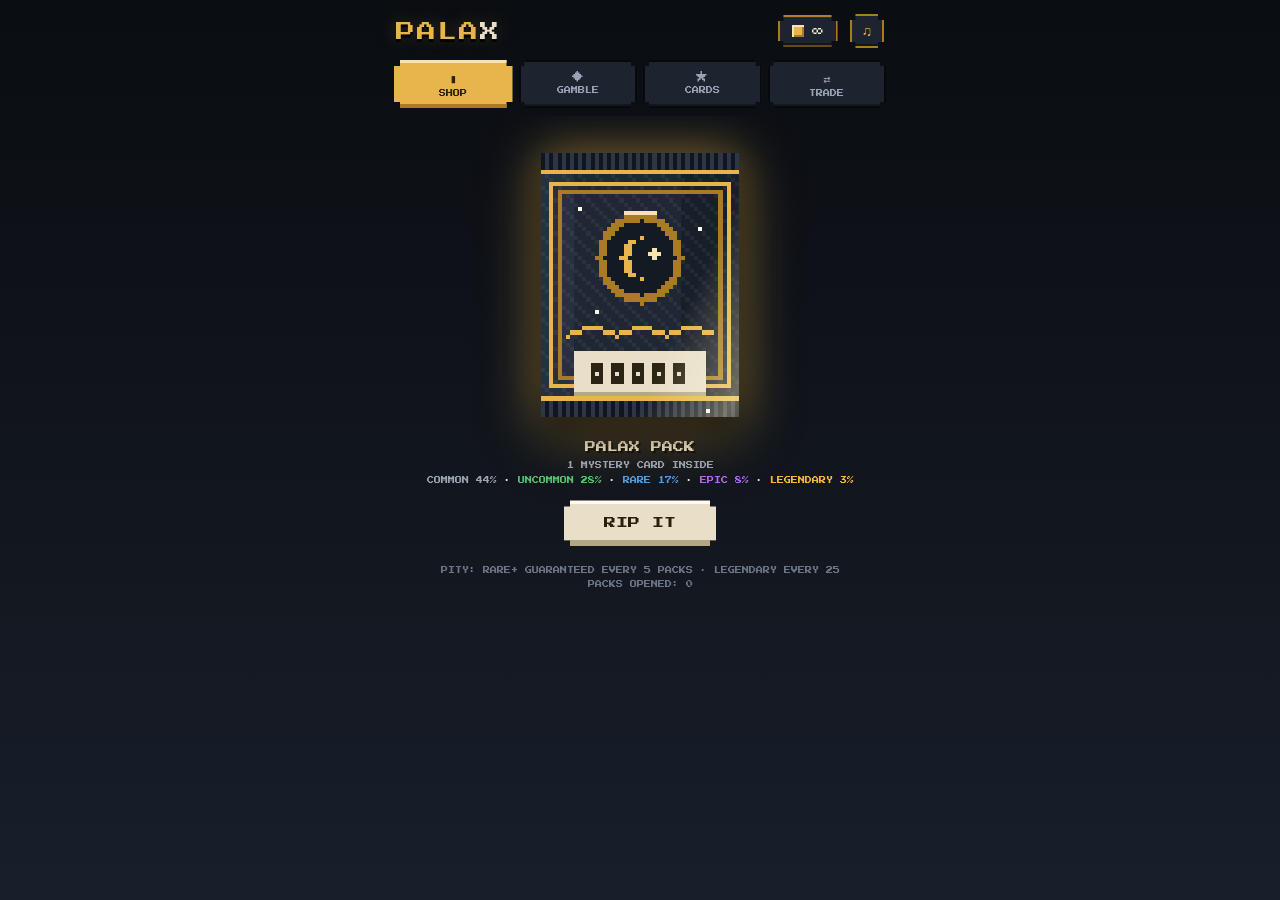
==== commit 894b0b56: "Fluidity pass: spring tilt, eased spin, smoothed rip, juicier FX - Card tilt now spring-physics: lea" ====
--- a/PALAX.html
+++ b/PALAX.html
@@ -207,9 +207,12 @@
   scrollbar-width: thin;
   scrollbar-color: var(--panel-hi) transparent;
 }
-.screen.active { display: flex; animation: screenIn 0.3s ease both; }
+.screen.active { display: flex; animation: screenIn 0.38s cubic-bezier(0.22, 1, 0.36, 1) both; }
 @keyframes screenIn {
-  from { opacity: 0; transform: translateY(14px); }
+  from { opacity: 0; transform: translateY(18px) scale(0.99); }
+}
+@keyframes overlayIn {
+  from { opacity: 0; }
 }
 .screen-title {
   font-size: 14px;
@@ -279,8 +282,8 @@
   filter: drop-shadow(0 18px 16px rgba(0,0,0,0.6)) drop-shadow(0 0 24px var(--packglow, transparent));
 }
 @keyframes packFloat {
-  0%, 100% { translate: 0 0; }
-  50% { translate: 0 -10px; }
+  0%, 100% { translate: 0 0; rotate: -1.4deg; }
+  50% { translate: 0 -10px; rotate: 1.4deg; }
 }
 .pack-holo canvas {
   width: 100%; height: 100%;
@@ -316,6 +319,7 @@
 /* ---------------- pack opening overlay ---------------- */
 .overlay {
   position: fixed; inset: 0;
+  animation: overlayIn 0.28s ease both;
   background: radial-gradient(ellipse at 50% 38%, rgba(29, 36, 48, 0.97), rgba(6, 8, 11, 0.99) 78%);
   z-index: 100;
   display: flex;
@@ -399,8 +403,8 @@
   width: 240px;
   image-rendering: pixelated;
 }
-#packBody { height: 320px; }
-#packFlap { height: 90px; z-index: 2; }
+#packBody { height: 320px; transition: filter 0.13s ease-out; }
+#packFlap { height: 90px; z-index: 2; transition: transform 0.09s ease-out; }
 #packFlap.flying {
   transition: transform 0.7s cubic-bezier(0.25, 0.5, 0.3, 1), opacity 0.7s;
   transform: translate(150px, -340px) rotate(80deg) scale(1.15) !important;
@@ -434,7 +438,12 @@
 
 .pop-wrap {
   perspective: 1000px;
-  animation: popOut 0.65s cubic-bezier(0.2, 1.35, 0.4, 1) both;
+  animation: popOut 0.65s cubic-bezier(0.2, 1.35, 0.4, 1) both,
+             wrapFloat 3.8s ease-in-out 0.75s infinite;
+}
+@keyframes wrapFloat {
+  0%, 100% { translate: 0 0; }
+  50% { translate: 0 -6px; }
 }
 @keyframes popOut {
   from { transform: translateY(170px) scale(0.1); opacity: 0; filter: brightness(4); }
@@ -481,13 +490,16 @@
   text-shadow: 3px 3px 0 #000;
 }
 
-/* shine sweep on flip */
+/* shine sweep on flip — hard-edged band, no soft gradient */
 .game-card.flipped .card-front::before {
   content: '';
   position: absolute; inset: 0;
-  background: linear-gradient(115deg, transparent 30%, rgba(255,250,235,0.6) 50%, transparent 70%);
+  background: linear-gradient(115deg,
+    transparent 42%, rgba(255,250,235,0.28) 42%,
+    rgba(255,250,235,0.65) 48%, rgba(255,250,235,0.65) 54%,
+    rgba(255,250,235,0.28) 60%, transparent 60%);
   background-size: 280% 100%;
-  animation: revealSheen 0.8s ease 0.18s both;
+  animation: revealSheen 0.8s steps(14) 0.18s both;
   mix-blend-mode: screen;
   pointer-events: none;
   z-index: 4;
@@ -497,87 +509,16 @@
   to { background-position: -135% 0; }
 }
 
-/* ============ Pokemon-style holo foils ============ */
-.holo {
+/* ============ pixel foils ============
+   Foils are drawn on a second canvas at the card's own 64x90
+   resolution (see cards.js) — same pixel grid as the art. */
+.foil-canvas {
   position: absolute; inset: 0;
+  width: 100%; height: 100%;
+  image-rendering: pixelated;
   pointer-events: none;
+  mix-blend-mode: screen;
   z-index: 3;
-  background-position: var(--hx, 50%) var(--hy, 50%);
-}
-
-/* RARE — holographic art window (classic holo rare) */
-.holo-art {
-  clip-path: inset(18.9% 6.25% 32.2% 6.25%);
-  background-image: linear-gradient(115deg,
-    transparent 18%, rgba(255,90,170,0.6) 32%, rgba(90,235,210,0.6) 45%,
-    rgba(130,150,255,0.55) 55%, rgba(255,225,110,0.5) 68%, transparent 82%);
-  background-size: 260% 260%;
-  mix-blend-mode: color-dodge;
-  opacity: 0.75;
-  animation: holoDrift 4.4s ease-in-out infinite alternate;
-}
-
-/* EPIC — galaxy foil across the whole card */
-.holo-galaxy {
-  background-image:
-    repeating-radial-gradient(circle at 30% 25%,
-      rgba(176,106,232,0.45) 0 2px, rgba(110,200,235,0.38) 2px 4px, transparent 4px 8px),
-    linear-gradient(120deg,
-      rgba(255,90,170,0.36), rgba(90,190,255,0.36) 40%, rgba(255,225,110,0.3) 75%, rgba(255,90,170,0.36));
-  background-size: 14px 14px, 280% 280%;
-  mix-blend-mode: color-dodge;
-  opacity: 0.58;
-  animation: holoDrift 4s ease-in-out infinite alternate;
-}
-
-/* LEGENDARY — full-card rainbow foil */
-.holo-full {
-  background-image:
-    linear-gradient(110deg,
-      rgba(255,80,80,0.5) 0%, rgba(255,185,60,0.5) 18%, rgba(255,245,110,0.45) 33%,
-      rgba(100,255,170,0.45) 48%, rgba(80,200,255,0.5) 64%, rgba(180,110,255,0.5) 82%,
-      rgba(255,80,80,0.5) 100%),
-    radial-gradient(circle at var(--hx, 50%) var(--hy, 35%), rgba(255,252,240,0.5), transparent 55%);
-  background-size: 300% 300%, 100% 100%;
-  mix-blend-mode: color-dodge;
-  opacity: 0.65;
-  animation: holoDrift 3.4s ease-in-out infinite alternate;
-}
-@keyframes holoDrift {
-  from { background-position: 15% 20%; }
-  to { background-position: 85% 80%; }
-}
-
-/* sweeping light beam (legendary) */
-.beam {
-  background-image: linear-gradient(120deg,
-    transparent 38%, rgba(255,250,235,0.5) 49%, rgba(255,250,235,0.16) 53%, transparent 64%);
-  background-size: 320% 320%;
-  mix-blend-mode: screen;
-  animation: beamSweep 3s ease-in-out infinite;
-}
-@keyframes beamSweep {
-  0% { background-position: 120% 0; }
-  55%, 100% { background-position: -140% 0; }
-}
-
-/* glitter flecks */
-.sparkles {
-  background-image:
-    radial-gradient(1px 1px at 18% 22%, #fff, transparent),
-    radial-gradient(1px 1px at 72% 14%, #fff, transparent),
-    radial-gradient(2px 2px at 86% 38%, #fff, transparent),
-    radial-gradient(1px 1px at 34% 48%, #fff, transparent),
-    radial-gradient(1px 1px at 58% 66%, #fff, transparent),
-    radial-gradient(2px 2px at 12% 76%, #fff, transparent),
-    radial-gradient(1px 1px at 80% 84%, #fff, transparent),
-    radial-gradient(1px 1px at 46% 90%, #fff, transparent);
-  mix-blend-mode: screen;
-  animation: sparkleTwinkle 1.7s steps(2) infinite;
-}
-@keyframes sparkleTwinkle {
-  0%, 100% { opacity: 0.85; transform: translate(0, 0); }
-  50% { opacity: 0.22; transform: translate(1px, 1px); }
 }
 
 /* rarity glows — soft, not neon */
@@ -610,8 +551,11 @@
   position: absolute; inset: 0;
   backface-visibility: hidden;
   transform: translateZ(3px);
-  background: radial-gradient(circle at 50% 36%, #fffdf6, #f6e9c8 55%, #e3c171 100%);
+  background: #fffdf6;
   box-shadow:
+    inset 0 0 0 4px #f6e9c8,
+    inset 0 0 0 8px #ecd9a4,
+    inset 0 0 0 12px #e3c171,
     0 0 30px rgba(255,250,235,0.95),
     0 0 80px rgba(232,181,77,0.7),
     0 0 160px rgba(232,181,77,0.35);
@@ -629,7 +573,9 @@
   text-shadow: 0 2px 0 rgba(255,255,255,0.8);
 }
 .mystery-cover.back { transform: rotateY(180deg) translateZ(3px); }
-.mystery-cover.off { opacity: 0; pointer-events: none; }
+.mystery-cover { transition: opacity 0.22s ease, transform 0.26s ease; }
+.mystery-cover.off { opacity: 0; pointer-events: none; transform: translateZ(3px) scale(1.28); }
+.mystery-cover.back.off { transform: rotateY(180deg) translateZ(3px) scale(1.28); }
 @keyframes coverPulse { 50% { filter: brightness(1.22); } }
 
 /* ---------------- minigame ---------------- */
@@ -657,7 +603,7 @@
   color: transparent;
   box-shadow: inset 0 0 0 3px var(--gold-dark), inset 0 0 18px rgba(0,0,0,0.5);
 }
-.duel-card.pop { animation: duelPop 0.38s cubic-bezier(0.2, 1.6, 0.4, 1); }
+.duel-card.pop { animation: duelPop 0.42s cubic-bezier(0.18, 1.8, 0.4, 1); }
 @keyframes duelPop { from { transform: scale(0.4) rotate(10deg); } }
 .pot-display { font-size: 11px; margin-bottom: 14px; display: flex; align-items: center; gap: 8px; text-shadow: 2px 2px 0 #000; }
 .streak-badge { font-size: 8px; color: var(--gold); animation: hintBob 1s ease-in-out infinite; }
@@ -753,6 +699,31 @@
   color: var(--gold);
   box-shadow: inset 0 0 0 2px var(--panel-hi), inset 0 3px 8px rgba(0,0,0,0.6);
 }
+
+/* ---------------- fluidity extras ---------------- */
+.fx-ring {
+  position: fixed;
+  width: 56px; height: 56px;
+  border: 5px solid var(--gold-hi);
+  border-radius: 50%;
+  translate: -50% -50%;
+  pointer-events: none;
+  z-index: 210;
+  animation: fxRing 0.65s cubic-bezier(0.1, 0.8, 0.3, 1) forwards;
+}
+@keyframes fxRing {
+  from { opacity: 0.9; scale: 0.2; border-width: 11px; }
+  to { opacity: 0; scale: 5; border-width: 1px; }
+}
+.big-btn.rise { animation: riseIn 0.5s cubic-bezier(0.2, 1.4, 0.4, 1) both; }
+@keyframes riseIn {
+  from { opacity: 0; transform: translateY(34px) scale(0.85); }
+}
+.coll-card { animation: cardFadeUp 0.4s cubic-bezier(0.22, 1, 0.36, 1) backwards; }
+@keyframes cardFadeUp {
+  from { opacity: 0; transform: translateY(16px) scale(0.94); }
+}
+.game-card, .pack-holo { will-change: transform; }
 
 </style>
 </head>
@@ -1351,14 +1322,7 @@
   drawCardFace(art, card);
   front.appendChild(art);
 
-  const addLayer = cls => {
-    const d = document.createElement('div');
-    d.className = 'holo ' + cls;
-    front.appendChild(d);
-  };
-  if (card.rarity === 'rare') addLayer('holo-art');
-  if (card.rarity === 'epic') { addLayer('holo-galaxy'); addLayer('sparkles'); }
-  if (card.rarity === 'legendary') { addLayer('holo-full'); addLayer('beam'); addLayer('sparkles'); }
+  if (RARITY_ORDER.indexOf(card.rarity) >= 1) attachFoil(front, card);
 
   const back = document.createElement('div');
   back.className = 'card-face card-back-face';
@@ -1516,6 +1480,161 @@
   }
 }
 
+/* ============================================================
+   Pixel foil engine — animated foils drawn ON CANVAS at the same
+   64x90 resolution as the card art, stepped at 12fps so the
+   shimmer reads as pixel art, not a plastic sheet on top.
+   - uncommon:  glint running around the metal frame
+   - rare:      rainbow band foil inside the art window + sparkles
+   - epic:      galaxy glitter across the card + diagonal sheen
+   - legendary: full-card rainbow bands, pulsing gold frame,
+                star sparkles and a bright sweep
+   ============================================================ */
+
+const FOIL_FPS = 12;
+const RAINBOW = ['#ff8fb8', '#ffd36e', '#a8f0a0', '#86d9ff', '#c0a0ff'];
+const FOILS = [];
+let foilTimer = null;
+
+function attachFoil(front, card) {
+  const fc = document.createElement('canvas');
+  fc.className = 'foil-canvas';
+  fc.width = CARD_W; fc.height = CARD_H;
+  front.appendChild(fc);
+  // deterministic sparkle positions per card
+  const rnd = mulberry32(card.seed ^ 0x51AB);
+  const spots = [];
+  for (let i = 0; i < 36; i++)
+    spots.push([2 + Math.floor(rnd() * (CARD_W - 4)), 2 + Math.floor(rnd() * (CARD_H - 4))]);
+  FOILS.push({ fc, ctx: fc.getContext('2d'), rarity: card.rarity, spots });
+  if (!foilTimer) {
+    let t = 0;
+    foilTimer = setInterval(() => {
+      t++;
+      for (let i = FOILS.length - 1; i >= 0; i--) {
+        const f = FOILS[i];
+        if (f.fc.isConnected === false) { FOILS.splice(i, 1); continue; }
+        drawFoilFrame(f, t);
+      }
+    }, 1000 / FOIL_FPS);
+  }
+}
+
+/* diagonal rainbow bands, quantized to the pixel grid */
+function foilBands(ctx, t, x0, y0, w, h, alpha, colors, bw) {
+  ctx.globalAlpha = alpha;
+  const n = colors.length;
+  for (let y = y0; y < y0 + h; y++) {
+    const off = y + t;
+    for (let k = Math.floor((x0 + off) / bw) - 1; k * bw - off < x0 + w; k++) {
+      const ci = ((k % (n * 2)) + n * 2) % (n * 2);
+      if (ci >= n) continue;
+      const xs = Math.max(k * bw - off, x0);
+      const xe = Math.min(k * bw - off + bw, x0 + w);
+      if (xe > xs) { ctx.fillStyle = colors[ci]; ctx.fillRect(xs, y, xe - xs, 1); }
+    }
+  }
+  ctx.globalAlpha = 1;
+}
+
+/* bright diagonal sweep, 3px thick, hard edges */
+function foilSweep(ctx, t, alpha, speed) {
+  const d = (t * speed) % (CARD_W + CARD_H + 50) - 25;
+  ctx.globalAlpha = alpha;
+  ctx.fillStyle = '#fffaf0';
+  for (let y = 0; y < CARD_H; y++) {
+    const x = d - y;
+    if (x > -3 && x < CARD_W) ctx.fillRect(Math.max(0, x), y, Math.min(3, CARD_W - Math.max(0, x)), 1);
+  }
+  ctx.globalAlpha = 1;
+}
+
+function sparklePx(ctx, x, y, color, big) {
+  ctx.fillStyle = color;
+  ctx.fillRect(x, y, 1, 1);
+  if (big) {
+    ctx.fillRect(x - 1, y, 1, 1); ctx.fillRect(x + 1, y, 1, 1);
+    ctx.fillRect(x, y - 1, 1, 1); ctx.fillRect(x, y + 1, 1, 1);
+  }
+}
+
+/* position p along the card's inner frame */
+function perimXY(p) {
+  const w = CARD_W - 2, h = CARD_H - 2, L = 2 * (w + h);
+  p = ((p % L) + L) % L;
+  if (p < w) return [1 + p, 1];
+  p -= w; if (p < h) return [CARD_W - 2, 1 + p];
+  p -= h; if (p < w) return [CARD_W - 2 - p, CARD_H - 2];
+  p -= w; return [1, CARD_H - 2 - p];
+}
+
+function drawFoilFrame(f, t) {
+  const { ctx, rarity, spots, fc } = f;
+  const shift = fc._sx || 0;
+  ctx.clearRect(0, 0, CARD_W, CARD_H);
+
+  if (rarity === 'uncommon') {
+    // a glint chasing around the frame
+    for (let i = 0; i < 6; i++) {
+      const [x, y] = perimXY(t * 4 - i * 2);
+      ctx.globalAlpha = 0.85 - i * 0.13;
+      ctx.fillStyle = i < 2 ? '#ffffff' : '#9fe7b2';
+      ctx.fillRect(x, y, 1, 1);
+    }
+    ctx.globalAlpha = 1;
+    return;
+  }
+
+  if (rarity === 'rare') {
+    foilBands(ctx, t + shift, ART.x, ART.y, ART.w, ART.h, 0.3, RAINBOW, 4);
+    for (let i = 0; i < 8; i++) {
+      const ph = (t + i * 7) % 40;
+      if (ph < 6) {
+        const [x, y] = spots[i];
+        const ax = ART.x + (x % ART.w), ay = ART.y + (y % ART.h);
+        sparklePx(ctx, ax, ay, ph < 3 ? '#ffffff' : '#bfe0ff', ph < 3);
+      }
+    }
+    return;
+  }
+
+  if (rarity === 'epic') {
+    // galaxy glitter: every fleck twinkles on its own clock
+    for (let i = 0; i < spots.length; i++) {
+      const ph = (t + i * 5) % 30;
+      if (ph < 5) {
+        const [x, y] = spots[i];
+        const col = ph < 2 ? '#ffffff' : ['#dcb8ff', '#86d9ff', '#ff8fb8'][i % 3];
+        sparklePx(ctx, x, y, col, ph < 2);
+      }
+    }
+    foilBands(ctx, Math.floor(t / 2) + shift, ART.x, ART.y, ART.w, ART.h, 0.14, ['#dcb8ff', '#86d9ff'], 5);
+    foilSweep(ctx, t, 0.3, 3);
+    return;
+  }
+
+  if (rarity === 'legendary') {
+    foilBands(ctx, t + shift, 2, 2, CARD_W - 4, CARD_H - 4, 0.13, RAINBOW, 4);
+    foilBands(ctx, t + shift, ART.x, ART.y, ART.w, ART.h, 0.2, RAINBOW, 4);
+    // pulsing gold frame
+    if (t % 8 < 4) {
+      ctx.globalAlpha = t % 8 < 2 ? 0.55 : 0.3;
+      ctx.fillStyle = '#fff3c4';
+      ctx.fillRect(1, 1, CARD_W - 2, 1); ctx.fillRect(1, CARD_H - 2, CARD_W - 2, 1);
+      ctx.fillRect(1, 1, 1, CARD_H - 2); ctx.fillRect(CARD_W - 2, 1, 1, CARD_H - 2);
+      ctx.globalAlpha = 1;
+    }
+    for (let i = 0; i < 10; i++) {
+      const ph = (t + i * 4) % 26;
+      if (ph < 5) {
+        const [x, y] = spots[i];
+        sparklePx(ctx, x, y, ph < 2 ? '#ffffff' : '#ffe9a8', true);
+      }
+    }
+    foilSweep(ctx, t, 0.35, 4);
+  }
+}
+
 ;
 /* ============================================================
    PALAX — main game logic.
@@ -1644,12 +1763,13 @@
       const a = Math.random() * Math.PI * 2;
       const v = (0.3 + Math.random()) * power;
       parts.push({
-        x, y,
+        x, y, px: x, py: y,
         vx: Math.cos(a) * v, vy: Math.sin(a) * v - 2,
         life: 1, decay: 0.012 + Math.random() * 0.02,
         size: 3 + Math.random() * 5,
         color: colors[Math.floor(Math.random() * colors.length)],
         spin: (Math.random() - 0.5) * 0.3, rot: Math.random() * Math.PI,
+        trail: power >= 6,                       // fast sparks leave streaks
       });
     }
   }
@@ -1658,13 +1778,26 @@
     for (let i = 0; i < 110; i++) {
       parts.push({
         x: Math.random() * canvas.width, y: -10 - Math.random() * 150,
+        px: 0, py: 0,
         vx: (Math.random() - 0.5) * 2, vy: 2 + Math.random() * 3,
         life: 1, decay: 0.004 + Math.random() * 0.004,
         size: 4 + Math.random() * 5,
         color: ['#f5b83d', '#fe5f55', '#4f9dde', '#56c271', '#b06ae8', '#ffffff'][i % 6],
         spin: (Math.random() - 0.5) * 0.4, rot: Math.random() * Math.PI,
+        conf: true,                              // flutters side to side
       });
     }
+  }
+
+  /* expanding impact ring at any point on screen */
+  function ring(x, y, color = '#f6e3b0') {
+    const d = document.createElement('div');
+    d.className = 'fx-ring';
+    d.style.left = x + 'px';
+    d.style.top = y + 'px';
+    d.style.borderColor = color;
+    document.body.appendChild(d);
+    setTimeout(() => d.remove?.(), 700);
   }
 
   // gentle rising sparkles while a scene is "live" (e.g. pack opening)
@@ -1687,8 +1820,10 @@
     }
     parts = parts.filter(p => p.life > 0);
     for (const p of parts) {
+      p.px = p.x; p.py = p.y;
       p.x += p.vx; p.y += p.vy;
-      if (!p.float) p.vy += 0.18;
+      if (!p.float) { p.vy += 0.16; p.vx *= 0.985; p.vy *= 0.995; }   // drag = smoother arcs
+      if (p.conf) p.vx += Math.sin(p.rot * 3) * 0.12;                  // confetti flutter
       p.life -= p.decay; p.rot += p.spin;
       ctx.save();
       const a = p.twinkle ? p.life * (0.55 + 0.45 * Math.sin(p.life * 40)) : p.life;
@@ -1697,6 +1832,11 @@
       ctx.rotate(p.rot);
       ctx.fillStyle = p.color;
       ctx.fillRect(-p.size / 2, -p.size / 2, p.size, p.size);
+      if (p.trail) {   // motion-blur streak behind fast sparks
+        ctx.globalAlpha *= 0.4;
+        ctx.fillRect(-p.size / 2 + (p.px - p.x) * 0.6, -p.size / 2 + (p.py - p.y) * 0.6,
+                     p.size * 0.8, p.size * 0.8);
+      }
       ctx.restore();
     }
     requestAnimationFrame(tick);
@@ -1713,7 +1853,7 @@
     setTimeout(() => document.body.classList.remove('flashwhite'), 180);
   }
 
-  return { burst, confetti, shake, flash, setAmbient };
+  return { burst, confetti, ring, shake, flash, setAmbient };
 })();
 
 /* ============================================================
@@ -1722,29 +1862,46 @@
 
 /* 3D tilt that follows the pointer; holo foils shift with the tilt
    like catching the light on a real card */
+/* spring-physics tilt: the card leans toward your finger and
+   glides back when you let go — no snapping */
 function addTilt(el, max = 14) {
-  const holos = () => (el.querySelectorAll ? [...el.querySelectorAll('.holo')] : []);
+  const foil = () => (el.querySelector ? el.querySelector('.foil-canvas') : null);
+  const st = { rx: 0, ry: 0, s: 1, tx: 0, ty: 0, ts: 1, raf: 0, active: false };
+
+  function tick() {
+    st.rx += (st.tx - st.rx) * 0.16;
+    st.ry += (st.ty - st.ry) * 0.16;
+    st.s  += (st.ts - st.s) * 0.16;
+    el.style.transform =
+      `perspective(600px) rotateY(${st.ry.toFixed(2)}deg) rotateX(${st.rx.toFixed(2)}deg) scale(${st.s.toFixed(3)})`;
+    const f = foil();
+    if (f) f._sx = Math.round(st.ry * 1.8);   // foil bands chase the lean
+    if (!st.active && Math.abs(st.rx) < 0.05 && Math.abs(st.ry) < 0.05 && Math.abs(st.s - 1) < 0.002) {
+      el.style.transform = '';
+      el.style.animation = '';
+      st.raf = 0;
+      return;
+    }
+    st.raf = requestAnimationFrame(tick);
+  }
+  const wake = () => { if (!st.raf) st.raf = requestAnimationFrame(tick); };
+
   el.addEventListener('pointermove', e => {
     const r = el.getBoundingClientRect();
     const dx = (e.clientX - r.left) / r.width - 0.5;
     const dy = (e.clientY - r.top) / r.height - 0.5;
     el.style.animation = 'none';
-    el.style.transform =
-      `perspective(600px) rotateY(${dx * max * 2}deg) rotateX(${-dy * max * 2}deg) scale(1.08)`;
-    for (const h of holos()) {
-      h.style.animation = 'none';
-      h.style.backgroundPosition = `${50 + dx * 90}% ${50 + dy * 90}%`;
-      h.style.setProperty('--hx', `${50 + dx * 90}%`);
-      h.style.setProperty('--hy', `${50 + dy * 90}%`);
-    }
+    st.active = true;
+    st.ty = dx * max * 2;
+    st.tx = -dy * max * 2;
+    st.ts = 1.08;
+    wake();
   });
   el.addEventListener('pointerleave', () => {
-    el.style.transform = '';
-    el.style.animation = '';
-    for (const h of holos()) {
-      h.style.animation = '';
-      h.style.backgroundPosition = '';
-    }
+    st.active = false;
+    st.tx = st.ty = 0;
+    st.ts = 1;
+    wake();
   });
 }
 
@@ -1801,6 +1958,7 @@
   $('shockwave').classList.remove('boom');
   $('cardRow').innerHTML = '';
   $('doneBtn').classList.add('hidden');
+  $('doneBtn').classList.remove('rise');
   $('openOverlay').classList.remove('hidden');
   fx.setAmbient({
     rectFn: () => $('openStage').getBoundingClientRect(),
@@ -1939,25 +2097,26 @@
 
   function spin(now) {
     const t = Math.min(1, (now - start) / SPIN_MS);
-    const vel = 30 - 22 * t;                 // fast → slow
+    // wind up, peak mid-spin, glide down — no jarring start or stop
+    const vel = 4 + 30 * Math.sin(Math.min(1, t * 1.12) * Math.PI);
     rot += vel;
     el.style.transform = `rotateY(${rot}deg)`;
     if (now - lastSpark > 130) {
       lastSpark = now;
       const r = el.getBoundingClientRect();
       fx.burst(r.left + r.width * Math.random(), r.top + r.height * Math.random(),
-               ['#ffffff', '#bfe9ff'], 3, 2 + t * 3);
+               ['#ffffff', '#f6e3b0'], 3, 2 + t * 3);
     }
     if (t < 1) requestAnimationFrame(spin);
     else settle();
   }
 
   function settle() {
-    // glide to face-front, then reveal
+    // glide to face-front with a springy overshoot, then reveal
     const target = Math.ceil(rot / 360) * 360;
-    el.style.transition = 'transform 0.55s cubic-bezier(0.3, 1.25, 0.5, 1)';
+    el.style.transition = 'transform 0.6s cubic-bezier(0.34, 1.45, 0.64, 1)';
     el.style.transform = `rotateY(${target}deg)`;
-    setTimeout(reveal, 580);
+    setTimeout(reveal, 640);
   }
 
   function reveal() {
@@ -1973,16 +2132,19 @@
     const pal = RARITIES[card.rarity].palette;
     const cx = r.left + r.width / 2, cy = r.top + r.height / 2;
     fx.burst(cx, cy, ['#ffffff'], 20, 6);
-    if (card.rarity === 'rare') fx.burst(cx, cy, pal, 24, 6);
-    if (card.rarity === 'epic') { fx.burst(cx, cy, pal, 44, 8); }
+    if (card.rarity === 'rare') { fx.burst(cx, cy, pal, 24, 6); fx.ring(cx, cy, pal[1]); }
+    if (card.rarity === 'epic') { fx.burst(cx, cy, pal, 44, 8); fx.ring(cx, cy, pal[1]); }
     if (card.rarity === 'legendary') {
       fx.confetti();
       fx.burst(cx, cy, pal, 70, 11);
+      fx.ring(cx, cy, pal[0]);
+      setTimeout(() => fx.ring(cx, cy, pal[1]), 140);
       if (navigator.vibrate) navigator.vibrate([40, 30, 40, 30, 120]);
     }
     addCard(card);
     addTilt(el, 12);   // tilt the fresh pull to play with its foil
-    setTimeout(() => $('doneBtn').classList.remove('hidden'), 750);
+    const done = $('doneBtn');
+    setTimeout(() => { done.classList.remove('hidden'); done.classList.add('rise'); }, 750);
   }
 
   requestAnimationFrame(spin);
@@ -2114,9 +2276,10 @@
   }
   const sorted = [...state.collection].sort((a, b) =>
     RARITY_ORDER.indexOf(b.rarity) - RARITY_ORDER.indexOf(a.rarity) || a.name.localeCompare(b.name));
-  for (const entry of sorted) {
+  sorted.forEach((entry, i) => {
     const holder = document.createElement('div');
     holder.className = 'coll-card';
+    holder.style.animationDelay = (i * 35) + 'ms';
     const cardEl = buildCardEl(entry, { faceUp: true });
     addTilt(cardEl, 10);
     holder.appendChild(cardEl);
@@ -2127,7 +2290,7 @@
       holder.appendChild(badge);
     }
     grid.appendChild(holder);
-  }
+  });
 }
 
 /* ============================================================
@@ -2164,9 +2327,10 @@
   }
   const sorted = [...state.collection].sort((a, b) =>
     RARITY_ORDER.indexOf(b.rarity) - RARITY_ORDER.indexOf(a.rarity));
-  for (const entry of sorted) {
+  sorted.forEach((entry, i) => {
     const holder = document.createElement('div');
     holder.className = 'coll-card';
+    holder.style.animationDelay = (i * 35) + 'ms';
     const cardEl = buildCardEl(entry, { faceUp: true });
     addTilt(cardEl, 10);
     holder.appendChild(cardEl);
@@ -2193,7 +2357,7 @@
     actions.appendChild(gift);
     holder.appendChild(actions);
     grid.appendChild(holder);
-  }
+  });
 }
 
 $('redeemBtn').addEventListener('click', () => {
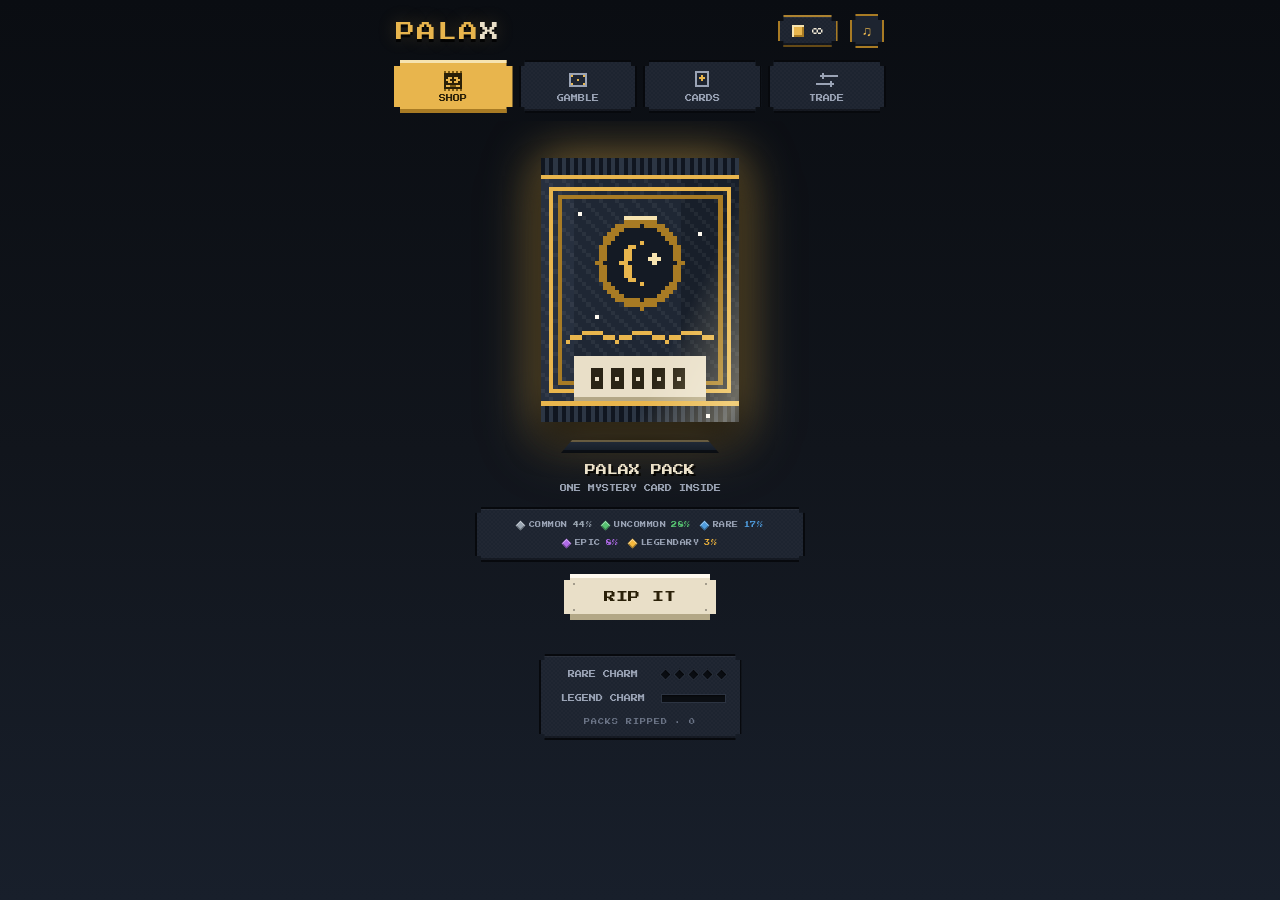
==== commit 8c36bfd2: "Crafted UI pass: pixel icons, charm pips, plaques, pedestal, rivets - Nav tabs use hand-drawn 11x10 " ====
--- a/PALAX.html
+++ b/PALAX.html
@@ -187,7 +187,8 @@
   box-shadow: inset 0 0 0 2px var(--panel-edge), inset 0 -4px 0 rgba(0,0,0,0.35);
   transition: color 0.15s;
 }
-.nav-ico { font-size: 12px; }
+.nav-ico { height: 20px; display: flex; align-items: center; }
+.nav-ico canvas { width: 22px; height: 20px; image-rendering: pixelated; display: block; }
 .nav-btn.active {
   color: #2a2008;
   background: var(--gold);
@@ -215,12 +216,18 @@
   from { opacity: 0; }
 }
 .screen-title {
-  font-size: 14px;
-  margin: 6px 0 14px;
+  font-size: 12px;
+  margin: 6px 0 16px;
   letter-spacing: 2px;
-  color: var(--ivory);
-  text-shadow: 0 3px 0 rgba(0,0,0,0.8);
-}
+  color: var(--gold-hi);
+  background: var(--panel);
+  clip-path: var(--px);
+  padding: 12px 24px;
+  box-shadow: inset 0 0 0 2px var(--gold-dark), inset 0 3px 0 rgba(255,255,255,0.06), inset 0 -4px 0 rgba(0,0,0,0.35);
+  text-shadow: 0 2px 0 rgba(0,0,0,0.8);
+}
+.screen-title::before { content: '◆ '; color: var(--gold-dark); font-size: 9px; }
+.screen-title::after { content: ' ◆'; color: var(--gold-dark); font-size: 9px; }
 .subtitle {
   font-size: 8px;
   line-height: 1.9;
@@ -264,13 +271,34 @@
 
 /* ---------------- the one pack ---------------- */
 .pack-stage {
+  position: relative;
   width: 220px;
   height: 290px;
   margin-top: 14px;
+  margin-bottom: 18px;
   display: flex;
   align-items: center;
   justify-content: center;
   perspective: 700px;
+}
+/* display pedestal the pack hovers over */
+.pack-stage::before {
+  content: '';
+  position: absolute;
+  bottom: -14px; left: 50%;
+  translate: -50%;
+  width: 170px; height: 16px;
+  background: radial-gradient(ellipse at 50% 50%, rgba(0,0,0,0.55), transparent 70%);
+}
+.pack-stage::after {
+  content: '';
+  position: absolute;
+  bottom: -18px; left: 50%;
+  translate: -50%;
+  width: 158px; height: 13px;
+  background: linear-gradient(180deg, #232c3a, #141a24);
+  clip-path: polygon(7% 0, 93% 0, 100% 100%, 0 100%);
+  box-shadow: inset 0 2px 0 rgba(232,181,77,0.35), inset 0 -3px 0 rgba(0,0,0,0.5);
 }
 .pack-holo {
   position: relative;
@@ -724,6 +752,120 @@
   from { opacity: 0; transform: translateY(16px) scale(0.94); }
 }
 .game-card, .pack-holo { will-change: transform; }
+
+/* ============================================================
+   Crafted chrome: gem odds chips, charm pips, rivets, textures
+   ============================================================ */
+
+/* odds as gem chips on a plaque */
+.odds-plaque {
+  display: flex;
+  flex-wrap: wrap;
+  gap: 6px 10px;
+  justify-content: center;
+  max-width: 330px;
+  margin: 10px auto 0;
+  background: var(--panel);
+  clip-path: var(--px);
+  padding: 12px 14px;
+  box-shadow: inset 0 0 0 2px var(--panel-edge), inset 0 3px 0 rgba(255,255,255,0.05), inset 0 -4px 0 rgba(0,0,0,0.3);
+}
+.odds-plaque .odd {
+  display: flex;
+  align-items: center;
+  gap: 5px;
+  font-size: 6px;
+  color: var(--muted);
+  letter-spacing: 0.5px;
+}
+.odds-plaque .odd i {
+  width: 7px; height: 7px;
+  rotate: 45deg;
+  box-shadow: inset 1px 1px 0 rgba(255,255,255,0.45), inset -1px -1px 0 rgba(0,0,0,0.35);
+}
+.odds-plaque .odd b { font-weight: normal; }
+
+/* pity charms: pips + progress bar instead of robot text */
+.pity-board {
+  margin-top: 16px;
+  width: 100%;
+  max-width: 330px;
+  background: var(--panel);
+  clip-path: var(--px);
+  padding: 14px 16px 12px;
+  box-shadow: inset 0 0 0 2px var(--panel-edge), inset 0 3px 0 rgba(255,255,255,0.05), inset 0 -4px 0 rgba(0,0,0,0.3);
+  display: flex;
+  flex-direction: column;
+  gap: 10px;
+}
+.pity-row {
+  display: flex;
+  align-items: center;
+  gap: 10px;
+}
+.pity-row label { font-size: 7px; color: var(--muted); width: 96px; flex: none; }
+.pips { display: flex; gap: 5px; }
+.pip {
+  width: 9px; height: 9px;
+  background: var(--bg-deep);
+  box-shadow: inset 0 0 0 1px #2c3442, inset 0 2px 2px rgba(0,0,0,0.6);
+  rotate: 45deg;
+  transition: background 0.3s, box-shadow 0.3s;
+}
+.pip.on {
+  background: var(--gold);
+  box-shadow: inset 1px 1px 0 var(--gold-hi), inset -1px -1px 0 var(--gold-dark), 0 0 7px rgba(232,181,77,0.6);
+}
+.charm-bar {
+  flex: 1;
+  height: 9px;
+  background: var(--bg-deep);
+  box-shadow: inset 0 0 0 1px #2c3442, inset 0 2px 2px rgba(0,0,0,0.6);
+  overflow: hidden;
+}
+.charm-fill {
+  height: 100%;
+  background: repeating-linear-gradient(90deg, var(--gold) 0 6px, var(--gold-dark) 6px 8px);
+  box-shadow: inset 0 2px 0 rgba(255,255,255,0.35);
+  transition: width 0.5s cubic-bezier(0.22, 1, 0.36, 1);
+}
+.opened-line { font-size: 6px; color: #6c7587; text-align: center; letter-spacing: 1px; }
+
+/* subtle pixel-fabric texture + corner rivets on chrome */
+.nav-btn, .coins-pill, .screen-title, .modal-box, .pity-board, .odds-plaque {
+  background-image: repeating-conic-gradient(rgba(255,255,255,0.016) 0% 25%, transparent 0% 50%);
+  background-size: 4px 4px;
+}
+.big-btn, .bet-btn {
+  background-image:
+    radial-gradient(circle 1.5px at 10px 10px, rgba(0,0,0,0.3) 100%, transparent),
+    radial-gradient(circle 1.5px at calc(100% - 10px) 10px, rgba(0,0,0,0.3) 100%, transparent),
+    radial-gradient(circle 1.5px at 10px calc(100% - 10px), rgba(0,0,0,0.3) 100%, transparent),
+    radial-gradient(circle 1.5px at calc(100% - 10px) calc(100% - 10px), rgba(0,0,0,0.3) 100%, transparent);
+  transition: filter 0.15s, transform 0.12s cubic-bezier(0.2, 1.2, 0.4, 1);
+}
+.big-btn:hover:not(:disabled) { transform: translateY(-2px); }
+.big-btn:active:not(:disabled) { transform: translateY(3px); }
+
+/* gamble room: felt board + VS medallion */
+.duel-table {
+  background:
+    repeating-conic-gradient(rgba(255,255,255,0.02) 0% 25%, transparent 0% 50%),
+    linear-gradient(180deg, #1c2b22, #15211a);
+  background-size: 4px 4px, 100% 100%;
+  clip-path: var(--px);
+  padding: 20px 22px;
+  box-shadow: inset 0 0 0 2px #0c1410, inset 0 0 26px rgba(0,0,0,0.55);
+}
+.duel-vs {
+  background: var(--crimson);
+  color: #fff;
+  font-size: 10px;
+  padding: 9px 7px;
+  clip-path: polygon(50% 0, 100% 50%, 50% 100%, 0 50%);
+  text-shadow: 1px 1px 0 rgba(0,0,0,0.5);
+  box-shadow: none;
+}
 
 </style>
 </head>
@@ -1917,16 +2059,22 @@
   holo.addEventListener('click', ripCurrent);
   stage.appendChild(holo);
 
-  const oddsLine = RARITY_ORDER.map(r =>
-    `<span style="color:${RARITIES[r].color}">${RARITIES[r].label} ${pack.odds[r]}%</span>`).join(' · ');
+  const oddChips = RARITY_ORDER.map(r =>
+    `<span class="odd"><i style="background:${RARITIES[r].color}"></i>${RARITIES[r].label}<b style="color:${RARITIES[r].color}">${pack.odds[r]}%</b></span>`).join('');
   $('packInfo').innerHTML =
     `<div class="p-name">${pack.name}</div>` +
-    `<div class="p-meta">1 MYSTERY CARD INSIDE</div>` +
-    `<div class="p-odds">${oddsLine}</div>`;
-
+    `<div class="p-meta">ONE MYSTERY CARD INSIDE</div>` +
+    `<div class="odds-plaque">${oddChips}</div>`;
+
+  const pips = Array.from({ length: PITY_RARE }, (_, i) =>
+    `<span class="pip${i < state.sinceRare ? ' on' : ''}"></span>`).join('');
+  const legendPct = Math.min(100, state.sinceLegendary / PITY_LEGENDARY * 100);
   $('pityHint').innerHTML =
-    `PITY: RARE+ GUARANTEED EVERY ${PITY_RARE} PACKS &middot; LEGENDARY EVERY ${PITY_LEGENDARY}<br>` +
-    `PACKS OPENED: ${state.opened}`;
+    `<div class="pity-board">` +
+    `<div class="pity-row"><label>RARE CHARM</label><div class="pips">${pips}</div></div>` +
+    `<div class="pity-row"><label>LEGEND CHARM</label><div class="charm-bar"><div class="charm-fill" style="width:${legendPct}%"></div></div></div>` +
+    `<div class="opened-line">PACKS RIPPED &middot; ${state.opened}</div>` +
+    `</div>`;
 }
 
 function ripCurrent() {
@@ -2393,6 +2541,7 @@
     document.querySelectorAll('.screen').forEach(s => s.classList.remove('active'));
     btn.classList.add('active');
     $('screen-' + btn.dataset.screen).classList.add('active');
+    drawNavIcons();
     AudioEngine.sfx.flip();
     if (btn.dataset.screen === 'collection') renderCollection();
     if (btn.dataset.screen === 'trade') renderTrade();
@@ -2420,6 +2569,89 @@
 renderTrade();
 resetDuelTable();
 
+/* ============================================================
+   Hand-drawn pixel nav icons ('#' main, 'o' accent per map)
+   ============================================================ */
+const NAV_ICONS = {
+  shop: [
+    '.o.o.o.o.o.',
+    '.#########.',
+    '.#########.',
+    '.##..#..##.',
+    '.#..###..#.',
+    '.##..#..##.',
+    '.#########.',
+    '.#..ooo..#.',
+    '.#########.',
+    '.o.o.o.o.o.',
+  ],
+  game: [
+    '...........',
+    '.#########.',
+    '.#o.....o#.',
+    '.#.......#.',
+    '.#...o...#.',
+    '.#.......#.',
+    '.#o.....o#.',
+    '.#########.',
+    '...........',
+    '...........',
+  ],
+  collection: [
+    '..#######..',
+    '..#.....#..',
+    '..#..o..#..',
+    '..#.ooo.#..',
+    '..#..o..#..',
+    '..#.....#..',
+    '..#.....#..',
+    '..#######..',
+    '...........',
+    '...........',
+  ],
+  trade: [
+    '...........',
+    '...#.......',
+    '..#########',
+    '...#.......',
+    '...........',
+    '.......#...',
+    '#########..',
+    '.......#...',
+    '...........',
+    '...........',
+  ],
+};
+
+function drawNavIcons() {
+  document.querySelectorAll('.nav-btn').forEach(btn => {
+    if (!btn.querySelector) return;
+    const slot = btn.querySelector('.nav-ico');
+    if (!slot) return;
+    const active = btn.classList.contains('active');
+    let cv = slot.querySelector('canvas');
+    if (!cv) {
+      cv = document.createElement('canvas');
+      slot.textContent = '';
+      slot.appendChild(cv);
+    }
+    const map = NAV_ICONS[btn.dataset.screen];
+    cv.width = 11; cv.height = 10;
+    const ctx = cv.getContext('2d');
+    ctx.clearRect(0, 0, 11, 10);
+    map.forEach((row, y) => {
+      for (let x = 0; x < row.length; x++) {
+        if (row[x] === '.') continue;
+        ctx.fillStyle = row[x] === '#'
+          ? (active ? '#2a2008' : '#9aa3b5')
+          : (active ? '#7a5a14' : '#e8b54d');
+        ctx.fillRect(x, y, 1, 1);
+      }
+    });
+  });
+}
+drawNavIcons();
+
 </script>
 </body>
 </html>
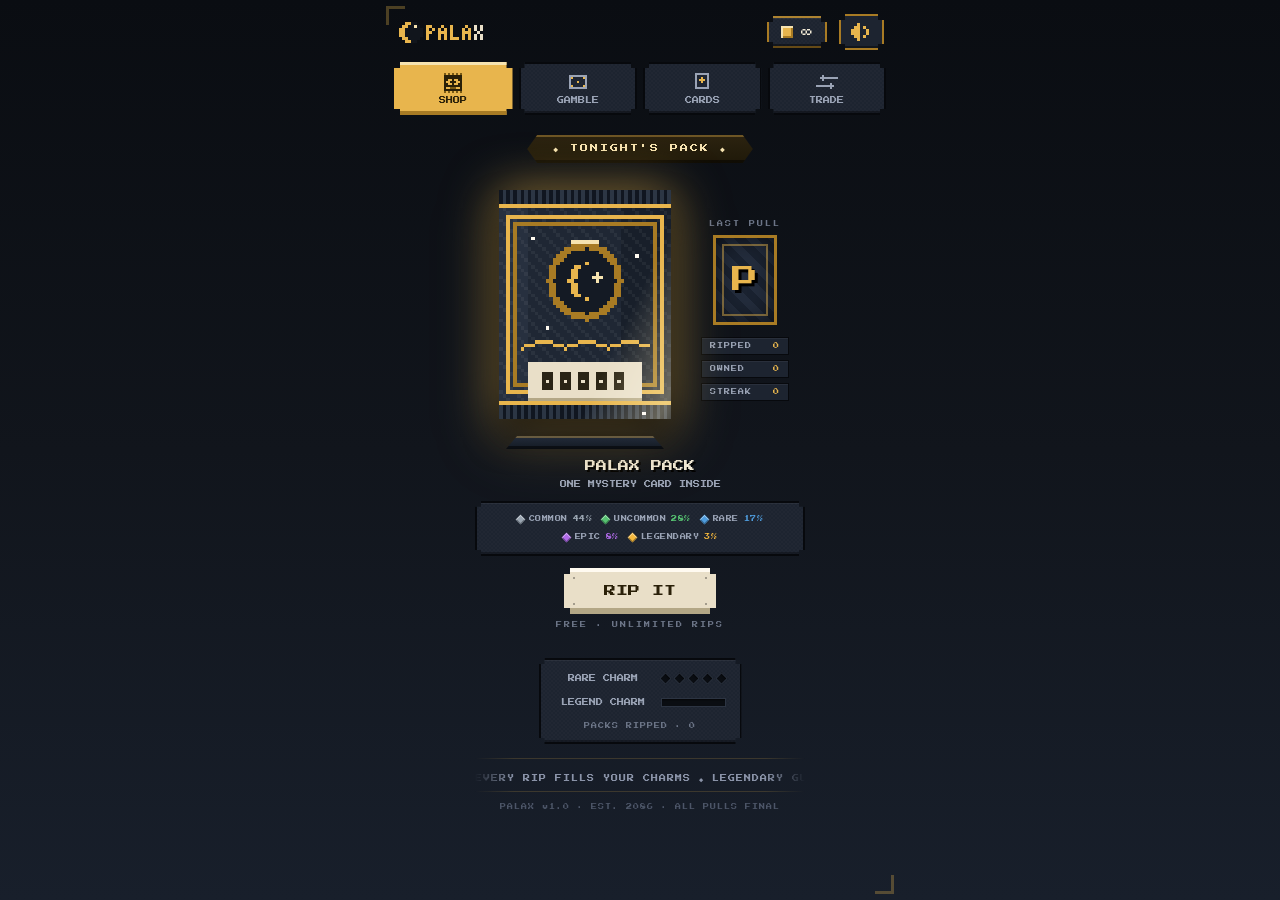
==== commit bbb72b49: "Ship-ready shop: hero row, drawn wordmark, ticker, rarity sections - Logo is now a drawn pixel wordm" ====
--- a/PALAX.html
+++ b/PALAX.html
@@ -867,6 +867,134 @@
   box-shadow: none;
 }
 
+/* ============================================================
+   Product polish: hero row, ribbon, ticker, dividers, wordmark
+   ============================================================ */
+
+.logo-px canvas { height: 27px; width: auto; image-rendering: pixelated; display: block; }
+.icon-btn canvas { width: 21px; height: 18px; image-rendering: pixelated; display: block; }
+
+/* corner flourishes ground the whole app */
+#app { position: relative; }
+#app::before, #app::after {
+  content: '';
+  position: absolute;
+  width: 16px; height: 16px;
+  border: 3px solid rgba(232, 181, 77, 0.3);
+  pointer-events: none;
+  z-index: 5;
+}
+#app::before { top: 6px; left: 6px; border-right: none; border-bottom: none; }
+#app::after { bottom: 6px; right: 6px; border-left: none; border-top: none; }
+
+/* featured ribbon */
+.ribbon {
+  font-size: 8px;
+  letter-spacing: 2px;
+  color: var(--gold-hi);
+  background: linear-gradient(180deg, #2c2310, #1f1909);
+  clip-path: polygon(10px 0, calc(100% - 10px) 0, 100% 50%, calc(100% - 10px) 100%, 10px 100%, 0 50%);
+  padding: 9px 26px;
+  box-shadow: inset 0 2px 0 rgba(232,181,77,0.35), inset 0 -3px 0 rgba(0,0,0,0.5);
+  margin: 2px 0 10px;
+}
+
+/* hero row: pack + last pull side by side */
+.hero-row {
+  display: flex;
+  align-items: center;
+  justify-content: center;
+  gap: 22px;
+  width: 100%;
+}
+.pack-stage { width: 188px; height: 254px; margin-top: 4px; }
+.pack-holo { width: 172px; height: 229px; }
+.side-col {
+  display: flex;
+  flex-direction: column;
+  align-items: center;
+  gap: 8px;
+}
+.side-label { font-size: 6px; letter-spacing: 2px; color: #6c7587; }
+.mini-card .game-card { width: 64px; height: 90px; cursor: default; }
+.mini-card .game-card:not(.flipped) { transform: rotateX(180deg); }
+.stat-chips {
+  display: flex;
+  flex-direction: column;
+  gap: 5px;
+  margin-top: 4px;
+}
+.stat-chips .chip {
+  font-size: 6px;
+  color: var(--muted);
+  letter-spacing: 1px;
+  background: var(--panel);
+  padding: 6px 9px;
+  box-shadow: inset 0 0 0 1px var(--panel-edge), inset 0 2px 0 rgba(255,255,255,0.05);
+  display: flex;
+  justify-content: space-between;
+  gap: 8px;
+  min-width: 88px;
+}
+.stat-chips .chip b { color: var(--gold); font-weight: normal; }
+
+.btn-caption {
+  font-size: 6px;
+  letter-spacing: 2px;
+  color: #6c7587;
+  margin-top: 8px;
+}
+.odds-plaque { margin-top: 8px; }
+.pity-board { margin-top: 12px; }
+
+/* news ticker */
+.ticker {
+  width: 100%;
+  max-width: 330px;
+  overflow: hidden;
+  margin-top: 14px;
+  border-top: 1px solid rgba(232,181,77,0.18);
+  border-bottom: 1px solid rgba(232,181,77,0.18);
+  padding: 7px 0;
+  -webkit-mask-image: linear-gradient(90deg, transparent, black 12%, black 88%, transparent);
+  mask-image: linear-gradient(90deg, transparent, black 12%, black 88%, transparent);
+}
+.ticker-track {
+  display: inline-block;
+  white-space: nowrap;
+  font-size: 7px;
+  letter-spacing: 1px;
+  color: #8a93a8;
+  animation: tickScroll 26s linear infinite;
+}
+@keyframes tickScroll { to { transform: translateX(-50%); } }
+
+.ver-tag {
+  font-size: 6px;
+  letter-spacing: 1px;
+  color: #4c5567;
+  margin-top: 12px;
+}
+
+/* rarity section dividers in the collection */
+.rarity-divider {
+  grid-column: 1 / -1;
+  display: flex;
+  align-items: center;
+  gap: 10px;
+  font-size: 7px;
+  letter-spacing: 2px;
+  margin-top: 6px;
+  text-shadow: 0 2px 0 rgba(0,0,0,0.7);
+}
+.rarity-divider::after {
+  content: '';
+  flex: 1;
+  height: 2px;
+  background: currentColor;
+  opacity: 0.25;
+}
+
 </style>
 </head>
 <body>
@@ -921,12 +1049,23 @@
     <button class="nav-btn" data-screen="trade"><span class="nav-ico">&#8644;</span>TRADE</button>
   </nav>
 
-  <!-- ============ SHOP SCREEN: the one pack ============ -->
+  <!-- ============ SHOP SCREEN ============ -->
   <section id="screen-shop" class="screen active">
-    <div id="packStage" class="pack-stage"></div>
+    <div class="ribbon">&#9670; TONIGHT'S PACK &#9670;</div>
+    <div class="hero-row">
+      <div id="packStage" class="pack-stage"></div>
+      <div class="side-col">
+        <div class="side-label">LAST PULL</div>
+        <div id="lastPull" class="mini-card"></div>
+        <div id="shopStats" class="stat-chips"></div>
+      </div>
+    </div>
     <div id="packInfo" class="pack-info"></div>
     <button id="buyBtn" class="big-btn buy-main">RIP IT</button>
+    <div class="btn-caption">FREE &middot; UNLIMITED RIPS</div>
     <div class="pity-hint" id="pityHint"></div>
+    <div class="ticker"><div class="ticker-track" id="tickerTrack"></div></div>
+    <div class="ver-tag">PALAX v1.0 &middot; EST. 2086 &middot; ALL PULLS FINAL</div>
   </section>
 
   <!-- ============ MINIGAME SCREEN ============ -->
@@ -978,7 +1117,7 @@
   <div class="open-stage" id="openStage">
     <div id="stageRays"></div>
     <div id="shockwave"></div>
-    <div class="rip-hint" id="ripHint">&#9756; SWIPE ACROSS THE TOP TO RIP &#9758;</div>
+    <div class="rip-hint" id="ripHint">&gt;&gt;&gt; TEAR ACROSS THE FOIL &lt;&lt;&lt;</div>
     <div id="packWrap" class="pack-wrap">
       <canvas id="packFlap" width="48" height="18"></canvas>
       <canvas id="packBody" width="48" height="64"></canvas>
@@ -2066,6 +2205,19 @@
     `<div class="p-meta">ONE MYSTERY CARD INSIDE</div>` +
     `<div class="odds-plaque">${oddChips}</div>`;
 
+  // last pull + run stats fill the hero row
+  const lpHolder = $('lastPull');
+  lpHolder.innerHTML = '';
+  const lp = state.lastPull;
+  const lpCard = buildCardEl(lp || cardFromSeed(7, 'common'), { faceUp: !!lp });
+  if (lp) addTilt(lpCard, 9);
+  lpHolder.appendChild(lpCard);
+  const owned = state.collection.reduce((a, c) => a + c.count, 0);
+  $('shopStats').innerHTML =
+    `<span class="chip">RIPPED <b>${state.opened}</b></span>` +
+    `<span class="chip">OWNED <b>${owned}</b></span>` +
+    `<span class="chip">STREAK <b>${state.bestStreak}</b></span>`;
+
   const pips = Array.from({ length: PITY_RARE }, (_, i) =>
     `<span class="pip${i < state.sinceRare ? ' on' : ''}"></span>`).join('');
   const legendPct = Math.min(100, state.sinceLegendary / PITY_LEGENDARY * 100);
@@ -2290,6 +2442,8 @@
       if (navigator.vibrate) navigator.vibrate([40, 30, 40, 30, 120]);
     }
     addCard(card);
+    state.lastPull = { seed: card.seed, rarity: card.rarity, name: card.name };
+    save();
     addTilt(el, 12);   // tilt the fresh pull to play with its foil
     const done = $('doneBtn');
     setTimeout(() => { done.classList.remove('hidden'); done.classList.add('rise'); }, 750);
@@ -2422,23 +2576,34 @@
     grid.innerHTML = '<div class="empty-note">NO CARDS YET.<br>GO RIP SOME PACKS!</div>';
     return;
   }
-  const sorted = [...state.collection].sort((a, b) =>
-    RARITY_ORDER.indexOf(b.rarity) - RARITY_ORDER.indexOf(a.rarity) || a.name.localeCompare(b.name));
-  sorted.forEach((entry, i) => {
-    const holder = document.createElement('div');
-    holder.className = 'coll-card';
-    holder.style.animationDelay = (i * 35) + 'ms';
-    const cardEl = buildCardEl(entry, { faceUp: true });
-    addTilt(cardEl, 10);
-    holder.appendChild(cardEl);
-    if (entry.count > 1) {
-      const badge = document.createElement('div');
-      badge.className = 'coll-count';
-      badge.textContent = 'x' + entry.count;
-      holder.appendChild(badge);
+  // group by rarity with section dividers, best first
+  let i = 0;
+  for (const r of [...RARITY_ORDER].reverse()) {
+    const entries = state.collection
+      .filter(c => c.rarity === r)
+      .sort((a, b) => a.name.localeCompare(b.name));
+    if (!entries.length) continue;
+    const div = document.createElement('div');
+    div.className = 'rarity-divider';
+    div.style.color = RARITIES[r].color;
+    div.textContent = `◆ ${RARITIES[r].label} · ${entries.reduce((a, c) => a + c.count, 0)}`;
+    grid.appendChild(div);
+    for (const entry of entries) {
+      const holder = document.createElement('div');
+      holder.className = 'coll-card';
+      holder.style.animationDelay = (i++ * 35) + 'ms';
+      const cardEl = buildCardEl(entry, { faceUp: true });
+      addTilt(cardEl, 10);
+      holder.appendChild(cardEl);
+      if (entry.count > 1) {
+        const badge = document.createElement('div');
+        badge.className = 'coll-count';
+        badge.textContent = 'x' + entry.count;
+        holder.appendChild(badge);
+      }
+      grid.appendChild(holder);
     }
-    grid.appendChild(holder);
-  });
+  }
 }
 
 /* ============================================================
@@ -2552,6 +2717,7 @@
   state.muted = !state.muted;
   AudioEngine.setMuted(state.muted);
   $('muteBtn').classList.toggle('muted', state.muted);
+  drawMuteIcon();
   save();
 });
 
@@ -2652,6 +2818,78 @@
 }
 drawNavIcons();
 
+/* ============================================================
+   Drawn wordmark + pixel speaker icon + news ticker
+   ============================================================ */
+(function drawLogo() {
+  if (!document.querySelector) return;
+  const el = document.querySelector('.logo');
+  if (!el) return;
+  const cv = document.createElement('canvas');
+  cv.width = 33; cv.height = 9;
+  const ctx = cv.getContext('2d');
+  // crescent crest
+  for (let dy = -3; dy <= 3; dy++) {
+    const half = Math.floor(Math.sqrt(12 - dy * dy));
+    ctx.fillStyle = '#e8b54d';
+    ctx.fillRect(4 - half, 4 + dy, half * 2 || 1, 1);
+  }
+  for (let dy = -3; dy <= 3; dy++) {
+    const half = Math.floor(Math.sqrt(12 - dy * dy));
+    ctx.fillStyle = '#11151c';
+    ctx.fillRect(5 - half + 1, 4 + dy, half * 2 || 1, 1);
+  }
+  ctx.fillStyle = '#f6e3b0';
+  ctx.fillRect(6, 2, 1, 1);
+  drawText(ctx, 'PALA', 10, 2, '#e8b54d');
+  drawText(ctx, 'X', 26, 2, '#e9dfc8');
+  el.textContent = '';
+  el.classList.add('logo-px');
+  el.appendChild(cv);
+})();
+
+const MUTE_ICON = [
+  '..#....',
+  '.##.o..',
+  '###..o.',
+  '###..o.',
+  '.##.o..',
+  '..#....',
+];
+function drawMuteIcon() {
+  const btn = $('muteBtn');
+  let cv = btn._iconCv;
+  if (!cv) {
+    cv = document.createElement('canvas');
+    btn.textContent = '';
+    btn.appendChild(cv);
+    btn._iconCv = cv;
+  }
+  cv.width = 7; cv.height = 6;
+  const ctx = cv.getContext('2d');
+  ctx.clearRect(0, 0, 7, 6);
+  MUTE_ICON.forEach((row, y) => {
+    for (let x = 0; x < row.length; x++) {
+      if (row[x] === '.') continue;
+      if (row[x] === 'o' && state.muted) continue;     // waves vanish when muted
+      ctx.fillStyle = state.muted ? '#525b6b' : '#e8b54d';
+      ctx.fillRect(x, y, 1, 1);
+    }
+  });
+  if (state.muted) {       // slash
+    ctx.fillStyle = '#d4574e';
+    for (let i = 0; i < 6; i++) ctx.fillRect(i + 1, 5 - i, 1, 1);
+  }
+}
+drawMuteIcon();
+
+(function fillTicker() {
+  const msg = 'EVERY RIP FILLS YOUR CHARMS ◆ LEGENDARY GUARANTEED BY PACK 25 ◆ ' +
+              'TILT A FOIL CARD TO CATCH THE LIGHT ◆ GIFT CODES TRADE REAL CARDS ◆ ' +
+              'DOUBLE OR NOTHING PAYS THE BOLD ◆ ';
+  $('tickerTrack').textContent = msg + msg;   // doubled for a seamless loop
+})();
+
 </script>
 </body>
 </html>
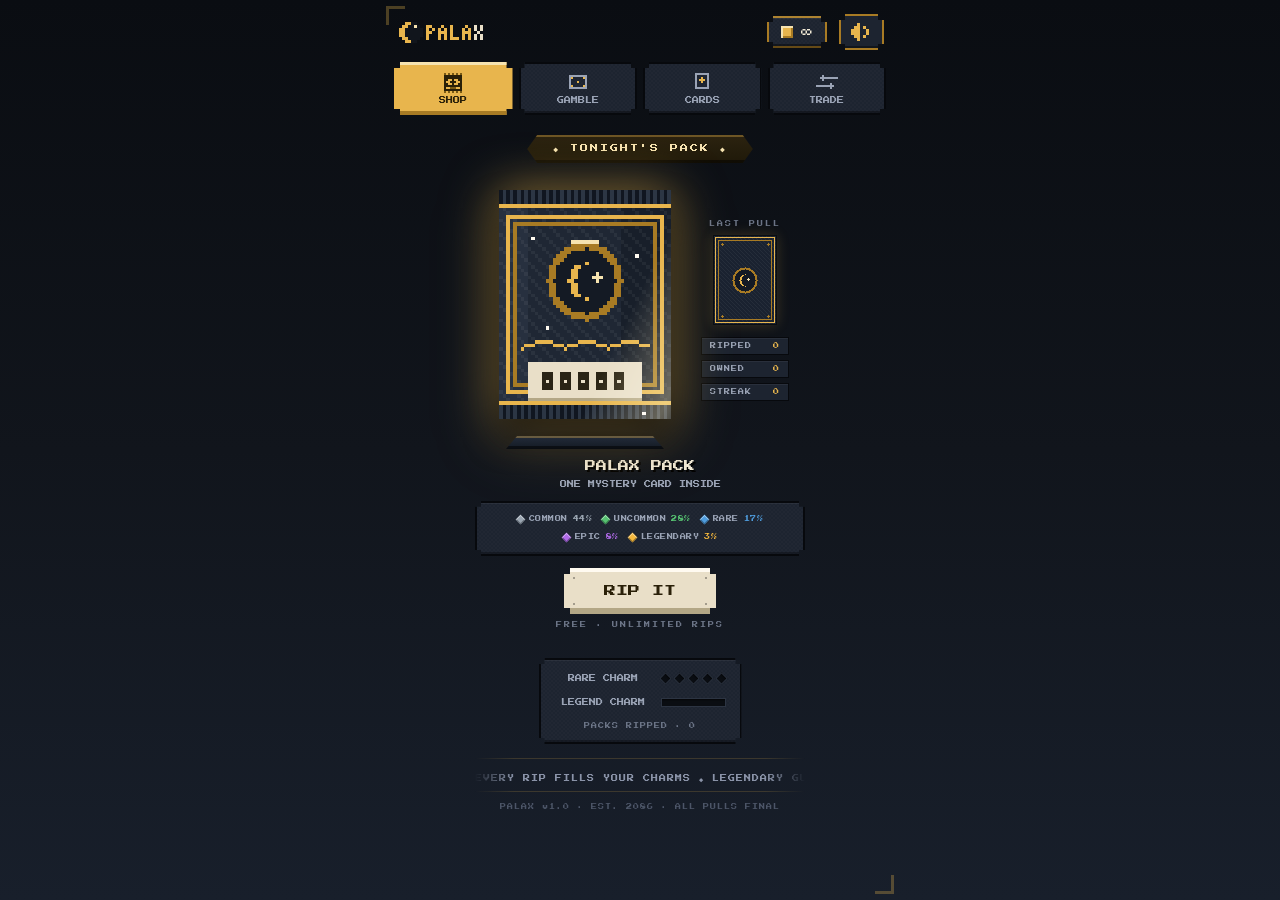
==== commit 2e4e7e1f: "Hand-authored card art: 16 character portraits, sky variants, drawn back - Every card subject now ha" ====
--- a/PALAX.html
+++ b/PALAX.html
@@ -993,6 +993,43 @@
   height: 2px;
   background: currentColor;
   opacity: 0.25;
+}
+
+/* ============================================================
+   Final art pass: drawn card backs, rarity stamp, pack tease
+   ============================================================ */
+
+/* card back is now fully drawn on canvas */
+.card-back-face { border: none; background: none; box-shadow: 0 0 12px rgba(232,181,77,0.2); }
+.card-back-face::before, .card-back-face::after { content: none; }
+
+/* rarity stamp slams over the revealed card */
+.rarity-stamp {
+  position: absolute;
+  left: 50%; top: 16%;
+  translate: -50%;
+  font-size: 17px;
+  letter-spacing: 3px;
+  text-shadow: 0 3px 0 rgba(0,0,0,0.85), 0 0 22px currentColor;
+  pointer-events: none;
+  z-index: 8;
+  animation: stampIn 1.5s cubic-bezier(0.18, 1.5, 0.4, 1) both;
+}
+@keyframes stampIn {
+  0% { opacity: 0; transform: scale(3.2) rotate(-7deg); }
+  14% { opacity: 1; transform: scale(1) rotate(-2deg); }
+  20% { transform: scale(1.12) rotate(1deg); }
+  26%, 78% { opacity: 1; transform: scale(1) rotate(0deg); }
+  100% { opacity: 0; transform: scale(0.92) translateY(-12px); }
+}
+
+/* idle pack shiver of anticipation */
+.pack-holo.tease { animation: packTease 0.6s ease, packFloat 3.4s ease-in-out 0.6s infinite; }
+@keyframes packTease {
+  15% { rotate: -3.5deg; filter: drop-shadow(0 18px 16px rgba(0,0,0,0.6)) drop-shadow(0 0 36px rgba(232,181,77,0.7)) brightness(1.18); }
+  35% { rotate: 3deg; }
+  55% { rotate: -2deg; }
+  75% { rotate: 1deg; }
 }
 
 </style>
@@ -1503,17 +1540,47 @@
     ctx.fillStyle = rnd() < 0.7 ? '#f1e9d6' : pal[0];
     ctx.fillRect(ART.x + Math.floor(rnd() * ART.w), ART.y + Math.floor(rnd() * 20), 1, 1);
   }
-  // crescent moon, upper right
-  const mx = ART.x + ART.w - 11, my = ART.y + 9, mr = 5;
-  for (let dy = -mr; dy <= mr; dy++) {
-    const half = Math.floor(Math.sqrt(mr * mr - dy * dy));
-    ctx.fillStyle = '#f6e9c8';
-    ctx.fillRect(mx - half, my + dy, half * 2 || 1, 1);
-  }
-  for (let dy = -mr; dy <= mr; dy++) {   // carve the shadow side
-    const half = Math.floor(Math.sqrt(mr * mr - dy * dy));
-    ctx.fillStyle = '#11161f';
-    ctx.fillRect(mx + 2 - half, my + dy, half * 2 || 1, 1);
+  // seeded sky: crescent night / comet night / aurora night
+  const sky = card.seed % 3;
+  if (sky === 0) {
+    // crescent moon, upper right
+    const mx = ART.x + ART.w - 11, my = ART.y + 9, mr = 5;
+    for (let dy = -mr; dy <= mr; dy++) {
+      const half = Math.floor(Math.sqrt(mr * mr - dy * dy));
+      ctx.fillStyle = '#f6e9c8';
+      ctx.fillRect(mx - half, my + dy, half * 2 || 1, 1);
+    }
+    for (let dy = -mr; dy <= mr; dy++) {   // carve the shadow side
+      const half = Math.floor(Math.sqrt(mr * mr - dy * dy));
+      ctx.fillStyle = '#11161f';
+      ctx.fillRect(mx + 2 - half, my + dy, half * 2 || 1, 1);
+    }
+  } else if (sky === 1) {
+    // full moon upper left + falling comet
+    const mx = ART.x + 10, my = ART.y + 8, mr = 4;
+    for (let dy = -mr; dy <= mr; dy++) {
+      const half = Math.floor(Math.sqrt(mr * mr - dy * dy));
+      ctx.fillStyle = '#f6e9c8';
+      ctx.fillRect(mx - half, my + dy, half * 2 || 1, 1);
+    }
+    ctx.fillStyle = '#e3d4ae';   // craters
+    ctx.fillRect(mx - 1, my - 1, 1, 1); ctx.fillRect(mx + 2, my + 1, 1, 1);
+    const cx0 = ART.x + ART.w - 8, cy0 = ART.y + 4;
+    for (let i = 0; i < 7; i++) {   // comet streak
+      ctx.fillStyle = i < 2 ? '#fffaf0' : pal[0];
+      ctx.globalAlpha = i < 2 ? 1 : 1 - i * 0.13;
+      ctx.fillRect(cx0 - i, cy0 + i, 1, 1);
+    }
+    ctx.globalAlpha = 1;
+  } else {
+    // aurora ribbons rippling across the sky
+    for (let x = ART.x; x < ART.x + ART.w; x++) {
+      const w1 = ART.y + 7 + Math.round(2.5 * Math.sin((x - ART.x) / 4.5));
+      const w2 = ART.y + 12 + Math.round(2 * Math.sin((x - ART.x) / 3.5 + 2));
+      ctx.fillStyle = pal[1]; ctx.globalAlpha = 0.55; ctx.fillRect(x, w1, 1, 2);
+      ctx.fillStyle = pal[0]; ctx.globalAlpha = 0.4;  ctx.fillRect(x, w2, 1, 1);
+    }
+    ctx.globalAlpha = 1;
   }
   // mountain silhouettes along the base
   const p1 = ART.x + Math.floor(ART.w * 0.28), p2 = ART.x + Math.floor(ART.w * 0.74);
@@ -1531,23 +1598,17 @@
   ctx.fillRect(ART.x + 3, BASE - 5, ART.w - 9, 1);
   ctx.fillRect(ART.x + 9, BASE - 3, ART.w - 15, 1);
 
-  // creature sprite, 14x14 mirrored at 3x — big and chunky
-  const G = 14, sc = 3;
-  const ox = ART.x + Math.floor((ART.w - G * sc) / 2);
-  const oy = ART.y + Math.floor((ART.h - G * sc) / 2) + 1;
-  const srnd = mulberry32(card.seed);
-  ctx.fillStyle = 'rgba(5,3,12,0.7)';
-  ctx.fillRect(ox - 2, oy - 2, G * sc + 4, G * sc + 4);
-  for (let y = 0; y < G; y++)
-    for (let x = 0; x < Math.ceil(G / 2); x++)
-      if (srnd() < 0.46) {
-        ctx.fillStyle = pal[Math.floor(srnd() * 3)];
-        ctx.fillRect(ox + x * sc, oy + y * sc, sc, sc);
-        ctx.fillRect(ox + (G - 1 - x) * sc, oy + y * sc, sc, sc);
-      }
-  ctx.fillStyle = card.rarity === 'legendary' ? '#fff7d6' : '#ffffff';
-  ctx.fillRect(ox + 12, oy + 12, sc, sc);
-  ctx.fillRect(ox + G * sc - 12 - sc, oy + 12, sc, sc);
+  // the card's character: its hand-drawn portrait sprite
+  const subject = card.name.split(' ')[1];
+  const map = SPRITES[subject] || SPRITES.GHOST;
+  const sc = 3;
+  const spriteW = 14 * sc, spriteH = map.length * sc;
+  const ox = ART.x + Math.floor((ART.w - spriteW) / 2);
+  const oy = ART.y + Math.max(2, Math.floor((ART.h - spriteH) / 2) + 2);
+  ctx.fillStyle = 'rgba(5,3,12,0.55)';
+  ctx.fillRect(ox - 2, oy - 2, spriteW + 4, spriteH + 4);
+  drawSprite(ctx, map, ox, oy, sc, pal,
+             card.rarity === 'legendary' ? '#fff7d6' : '#ffffff');
 
   // art window frame
   ctx.fillStyle = fMid;
@@ -1607,6 +1668,10 @@
 
   const back = document.createElement('div');
   back.className = 'card-face card-back-face';
+  const backArt = document.createElement('canvas');
+  backArt.className = 'card-art';
+  drawCardBack(backArt);
+  back.appendChild(backArt);
   el.append(front, back);
   return el;
 }
@@ -1914,6 +1979,300 @@
     }
     foilSweep(ctx, t, 0.35, 4);
   }
+}
+
+/* ============================================================
+   Hand-authored character sprites — one per card subject, so a
+   WITCH card shows a witch and a KNIGHT shows a knight.
+   Legend: '#' outline, '1'/'2'/'3' palette tones, 'w' white,
+           'e' glowing eye, '.' empty. 14 px wide.
+   ============================================================ */
+const SPRITES = {
+  GHOST: [
+    '....######....',
+    '..##222222##..',
+    '..#22222222#..',
+    '.#2222222222#.',
+    '.#22#222#222#.',
+    '.#2222222222#.',
+    '.#2222#22222#.',
+    '.#2222222222#.',
+    '.#2222222222#.',
+    '.#2#22#22#22#.',
+    '..#2.#2.#2.#..',
+  ],
+  WIZARD: [
+    '......##......',
+    '.....#33#.....',
+    '....#3333#....',
+    '...#333333#...',
+    '..#33333333#..',
+    '.############.',
+    '...#211112#...',
+    '...#2e11e2#...',
+    '...#111111#...',
+    '..#11122111#..',
+    '..#1#2222#1#..',
+    '...#222222#...',
+    '....#2222#....',
+    '.....####.....',
+  ],
+  JOKER: [
+    '..w....w....w.',
+    '.#2#..#1#..#2#',
+    '.#22##11##22#.',
+    '..#22211222#..',
+    '...########...',
+    '...#111111#...',
+    '..#11e11e11#..',
+    '..#11111111#..',
+    '..#1#1111#1#..',
+    '...#1####1#...',
+    '...#111111#...',
+    '....######....',
+  ],
+  JESTER: [
+    '....w....w....',
+    '...#2#..#2#...',
+    '...#22##22#...',
+    '....#2222#....',
+    '...########...',
+    '..#11111111#..',
+    '..#1#2##2#1#..',
+    '..#11211211#..',
+    '..#11111111#..',
+    '...#1####1#...',
+    '...#111111#...',
+    '....######....',
+  ],
+  KNIGHT: [
+    '......##......',
+    '.....#ww#.....',
+    '....#wwww#....',
+    '...########...',
+    '..#33333333#..',
+    '..#33333333#..',
+    '..#3#eeee#3#..',
+    '..#33####33#..',
+    '..#33333333#..',
+    '...#333333#...',
+    '...#3#33#3#...',
+    '....##..##....',
+  ],
+  IMP: [
+    '..#........#..',
+    '.#3#......#3#.',
+    '.#33#....#33#.',
+    '..#33####33#..',
+    '...#222222#...',
+    '..#22222222#..',
+    '..#2e2222e2#..',
+    '..#22222222#..',
+    '..#2#w##w#2#..',
+    '...#2####2#...',
+    '....#2222#....',
+    '.....####.....',
+  ],
+  ORACLE: [
+    '......##......',
+    '.....#33#.....',
+    '....#3333#....',
+    '...#333333#...',
+    '..#33####33#..',
+    '.#33#2222#33#.',
+    '.#3#22ee22#3#.',
+    '#33#222222#33#',
+    '#33##2222##33#',
+    '.#33######33#.',
+    '..#33333333#..',
+    '...########...',
+  ],
+  SPHINX: [
+    '..#........#..',
+    '.#3#......#3#.',
+    '.#33######33#.',
+    '.#3333333333#.',
+    '..#11111111#..',
+    '..#1e1111e1#..',
+    '..#11111111#..',
+    '..#11#11#11#..',
+    '...#111111#...',
+    '..#33333333#..',
+    '...########...',
+  ],
+  GAMBLER: [
+    '...########...',
+    '...#333333#...',
+    '...#333333#...',
+    '..##########..',
+    '.#1111111111#.',
+    '..#11111111#..',
+    '..#1e1111e1#..',
+    '..#11111111#..',
+    '..#111##111#..',
+    '...#111111#...',
+    '....######....',
+    '...#2#..#2#...',
+    '....#2##2#....',
+  ],
+  PHANTOM: [
+    '.....####.....',
+    '....#3333#....',
+    '...#333333#...',
+    '..#33####33#..',
+    '..#3#....#3#..',
+    '.#33.e..e.33#.',
+    '.#33......33#.',
+    '.#333####333#.',
+    '.#3333333333#.',
+    '.#3333333333#.',
+    '.#33#3333#33#.',
+    '.#3#..##..#3#.',
+  ],
+  BANDIT: [
+    '...########...',
+    '..#33333333#..',
+    '.############.',
+    '..#11111111#..',
+    '..##########..',
+    '..##e####e##..',
+    '..##########..',
+    '..#11111111#..',
+    '..#111##111#..',
+    '...#222222#...',
+    '..#22222222#..',
+    '...#2#22#2#...',
+  ],
+  DEALER: [
+    '...########...',
+    '..#22222222#..',
+    '.#2222222222#.',
+    '..##########..',
+    '..#11111111#..',
+    '..#1e1111e1#..',
+    '..#11111111#..',
+    '..#111##111#..',
+    '...#111111#...',
+    '....######....',
+    '...#.#33#.#...',
+    '.....#33#.....',
+  ],
+  TRICKSTER: [
+    '...########...',
+    '..#22221111#..',
+    '.#2222211111#.',
+    '.#22e2211e11#.',
+    '.#2222211111#.',
+    '.#2#222111#1#.',
+    '.#22##11##11#.',
+    '..#22221111#..',
+    '...########...',
+    '....#3##3#....',
+  ],
+  BARON: [
+    '..w..w..w..w..',
+    '..#..#..#..#..',
+    '..##########..',
+    '..#33333333#..',
+    '..#11111111#..',
+    '..#1e11#e#1#..',
+    '..#11111111#..',
+    '..#11##1111#..',
+    '...#1####1#...',
+    '...#111111#...',
+    '....######....',
+  ],
+  WITCH: [
+    '......##......',
+    '.....#33#.....',
+    '.....#333#....',
+    '....#3333#....',
+    '.############.',
+    '...#333333#...',
+    '..#11111111#..',
+    '..#1e1111e1#..',
+    '..#11111111#..',
+    '..#111##111#..',
+    '..#2#1111#2#..',
+    '..#2.####.2#..',
+  ],
+  FOOL: [
+    '..w........w..',
+    '.#2#......#2#.',
+    '..#2#....#2#..',
+    '...#2####2#...',
+    '...#222222#...',
+    '..#11111111#..',
+    '..#1e1111e1#..',
+    '..#11111111#..',
+    '..#11#11#11#..',
+    '...#1#ww#1#...',
+    '....#1##1#....',
+    '.....####.....',
+  ],
+};
+
+function drawSprite(ctx, map, x0, y0, sc, pal, eyeColor) {
+  const colors = { '#': '#0a0d12', '1': pal[0], '2': pal[1], '3': pal[2], 'w': '#fffaf0', 'e': eyeColor };
+  map.forEach((row, y) => {
+    for (let x = 0; x < row.length; x++) {
+      const ch = row[x];
+      if (ch === '.' || !colors[ch]) continue;
+      ctx.fillStyle = colors[ch];
+      ctx.fillRect(x0 + x * sc, y0 + y * sc, sc, sc);
+    }
+  });
+}
+
+/* Pixel card back: navy weave, gold double border, crescent crest */
+function drawCardBack(canvas) {
+  canvas.width = CARD_W;
+  canvas.height = CARD_H;
+  const ctx = canvas.getContext('2d');
+  ctx.fillStyle = '#1a2230';
+  ctx.fillRect(0, 0, CARD_W, CARD_H);
+  ctx.fillStyle = 'rgba(255,255,255,0.05)';
+  for (let y = 0; y < CARD_H; y++)
+    for (let x = (y % 4); x < CARD_W; x += 4) ctx.fillRect(x, y, 1, 1);
+  ctx.fillStyle = '#0a0d12';
+  ctx.fillRect(0, 0, CARD_W, 1); ctx.fillRect(0, CARD_H - 1, CARD_W, 1);
+  ctx.fillRect(0, 0, 1, CARD_H); ctx.fillRect(CARD_W - 1, 0, 1, CARD_H);
+  ctx.fillStyle = '#e8b54d';
+  ctx.fillRect(2, 2, CARD_W - 4, 1); ctx.fillRect(2, CARD_H - 3, CARD_W - 4, 1);
+  ctx.fillRect(2, 2, 1, CARD_H - 4); ctx.fillRect(CARD_W - 3, 2, 1, CARD_H - 4);
+  ctx.fillStyle = '#a87b24';
+  ctx.fillRect(5, 5, CARD_W - 10, 1); ctx.fillRect(5, CARD_H - 6, CARD_W - 10, 1);
+  ctx.fillRect(5, 5, 1, CARD_H - 10); ctx.fillRect(CARD_W - 6, 5, 1, CARD_H - 10);
+  // crescent crest in a ring
+  const cx = CARD_W / 2, cy = CARD_H / 2, R = 13;
+  for (let dy = -R; dy <= R; dy++) {
+    const half = Math.floor(Math.sqrt(R * R - dy * dy));
+    ctx.fillStyle = '#a87b24';
+    ctx.fillRect(cx - half, cy + dy, half * 2 || 1, 1);
+  }
+  for (let dy = -(R - 2); dy <= R - 2; dy++) {
+    const half = Math.floor(Math.sqrt((R - 2) * (R - 2) - dy * dy));
+    ctx.fillStyle = '#141a24';
+    ctx.fillRect(cx - half, cy + dy, half * 2 || 1, 1);
+  }
+  for (let dy = -6; dy <= 6; dy++) {
+    const half = Math.floor(Math.sqrt(36 - dy * dy));
+    ctx.fillStyle = '#e8b54d';
+    ctx.fillRect(cx - half, cy + dy, half * 2 || 1, 1);
+  }
+  for (let dy = -6; dy <= 6; dy++) {
+    const half = Math.floor(Math.sqrt(36 - dy * dy));
+    ctx.fillStyle = '#141a24';
+    ctx.fillRect(cx + 2 - half, cy + dy, half * 2 || 1, 1);
+  }
+  ctx.fillStyle = '#f6e3b0';
+  ctx.fillRect(cx + 3, cy - 2, 1, 3);
+  ctx.fillRect(cx + 2, cy - 1, 3, 1);
+  // corner pips
+  ctx.fillStyle = '#a87b24';
+  [[8, 8], [CARD_W - 10, 8], [8, CARD_H - 10], [CARD_W - 10, CARD_H - 10]].forEach(([x, y]) => {
+    ctx.fillRect(x + 1, y, 1, 1); ctx.fillRect(x, y + 1, 3, 1); ctx.fillRect(x + 1, y + 2, 1, 1);
+  });
 }
 
 ;
@@ -2427,6 +2786,14 @@
     fx.shake();
     AudioEngine.sfx.reveal(card.rarity);
     $('stageRays').style.setProperty('--raycolor', RARITIES[card.rarity].color);
+
+    // rarity stamp slams in over the card
+    const stamp = document.createElement('div');
+    stamp.className = 'rarity-stamp';
+    stamp.textContent = RARITIES[card.rarity].label + '!';
+    stamp.style.color = RARITIES[card.rarity].color;
+    $('openStage').appendChild(stamp);
+    setTimeout(() => stamp.remove?.(), 1500);
 
     const r = el.getBoundingClientRect();
     const pal = RARITIES[card.rarity].palette;
@@ -2890,6 +3257,19 @@
   $('tickerTrack').textContent = msg + msg;   // doubled for a seamless loop
 })();
 
+/* the idle pack shivers with anticipation every few seconds */
+setInterval(() => {
+  if (!document.querySelector) return;
+  if (!$('screen-shop').classList.contains('active') || opening) return;
+  const holo = document.querySelector('.pack-holo');
+  if (!holo) return;
+  holo.classList.add('tease');
+  const r = holo.getBoundingClientRect();
+  fx.burst(r.left + r.width * (0.2 + Math.random() * 0.6), r.top + r.height * 0.25,
+           ['#f6e3b0', '#fffaf0'], 5, 3);
+  setTimeout(() => holo.classList.remove('tease'), 650);
+}, 6500);
+
 </script>
 </body>
 </html>
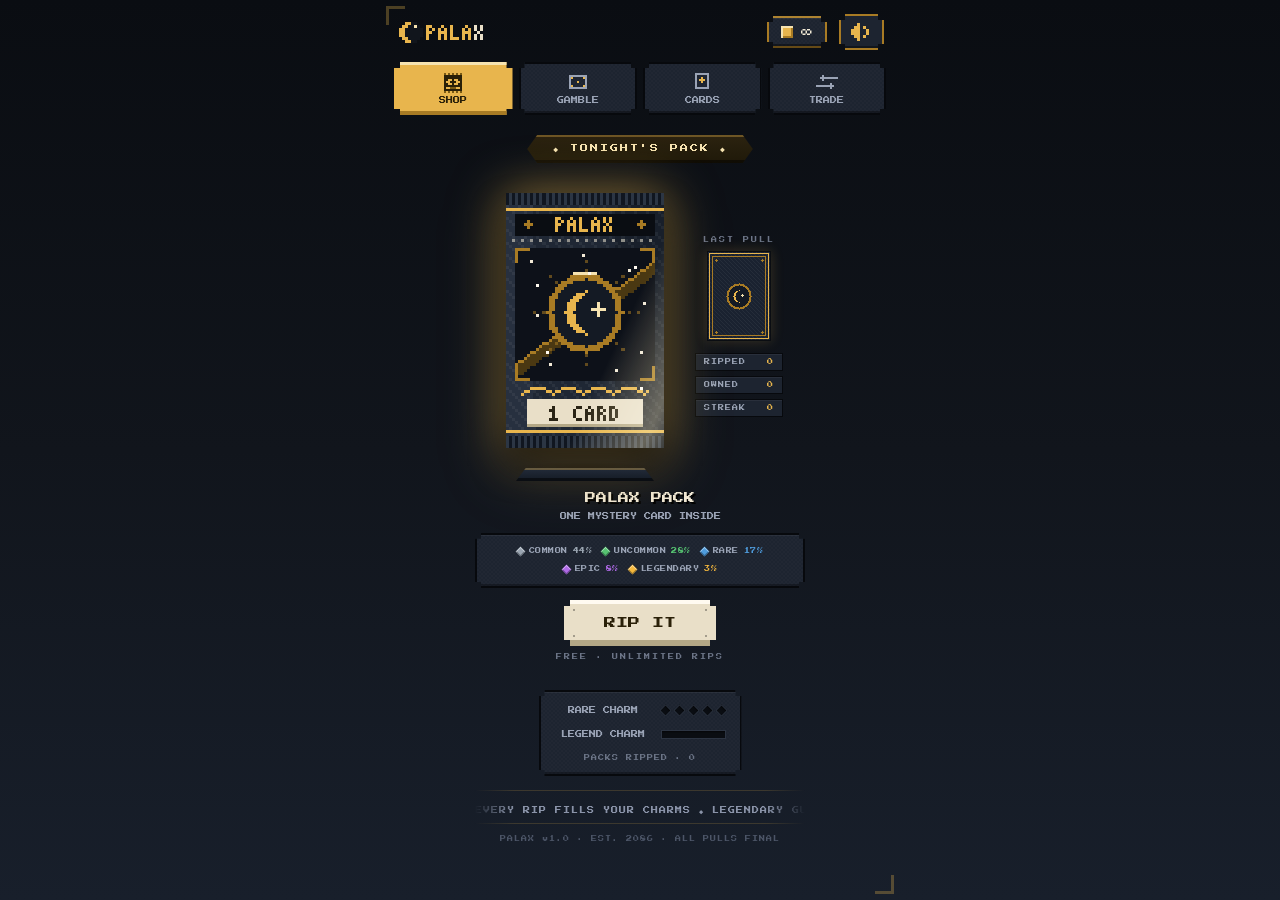
==== commit 625d3d2b: "Booster-proportion pack redesign with printed wrapper graphics - Pack is now true booster shape: 52x" ====
--- a/PALAX.html
+++ b/PALAX.html
@@ -287,7 +287,7 @@
   position: absolute;
   bottom: -14px; left: 50%;
   translate: -50%;
-  width: 170px; height: 16px;
+  width: 150px; height: 16px;
   background: radial-gradient(ellipse at 50% 50%, rgba(0,0,0,0.55), transparent 70%);
 }
 .pack-stage::after {
@@ -295,7 +295,7 @@
   position: absolute;
   bottom: -18px; left: 50%;
   translate: -50%;
-  width: 158px; height: 13px;
+  width: 138px; height: 13px;
   background: linear-gradient(180deg, #232c3a, #141a24);
   clip-path: polygon(7% 0, 93% 0, 100% 100%, 0 100%);
   box-shadow: inset 0 2px 0 rgba(232,181,77,0.35), inset 0 -3px 0 rgba(0,0,0,0.5);
@@ -415,7 +415,7 @@
 
 .pack-wrap {
   position: relative;
-  width: 240px; height: 320px;
+  width: 220px; height: 356px;
   touch-action: none;
   cursor: grab;
   z-index: 3;
@@ -428,14 +428,13 @@
 #packBody, #packFlap {
   position: absolute;
   left: 0; top: 0;
-  width: 240px;
+  width: 220px;
   image-rendering: pixelated;
 }
-#packBody { height: 320px; transition: filter 0.13s ease-out; }
-#packFlap { height: 90px; z-index: 2; transition: transform 0.09s ease-out; }
+#packBody { height: 356px; z-index: 2; transition: filter 0.13s ease-out; }
+#packFlap { height: 85px; z-index: 3; transition: transform 0.09s ease-out; }
 #packFlap.flying {
-  transition: transform 0.7s cubic-bezier(0.25, 0.5, 0.3, 1), opacity 0.7s;
-  transform: translate(150px, -340px) rotate(80deg) scale(1.15) !important;
+  transition: transform 0.7s cubic-bezier(0.25, 0.5, 0.3, 1) !important, opacity 0.7s !important;
   opacity: 0;
 }
 .pack-wrap.shaking { animation: packShake 0.08s linear infinite; }
@@ -460,7 +459,7 @@
   gap: 14px;
   justify-content: center;
   perspective: 1000px;
-  min-height: 150px;
+  min-height: 0;
   z-index: 3;
 }
 
@@ -907,8 +906,8 @@
   gap: 22px;
   width: 100%;
 }
-.pack-stage { width: 188px; height: 254px; margin-top: 4px; }
-.pack-holo { width: 172px; height: 229px; }
+.pack-stage { width: 176px; height: 286px; margin-top: 4px; }
+.pack-holo { width: 158px; height: 255px; }
 .side-col {
   display: flex;
   flex-direction: column;
@@ -1030,6 +1029,27 @@
   35% { rotate: 3deg; }
   55% { rotate: -2deg; }
   75% { rotate: 1deg; }
+}
+
+/* ============================================================
+   Physical opening: card emerges from the pack, wrapper falls
+   ============================================================ */
+.pop-wrap.in-pack {
+  position: absolute;
+  left: 50%;
+  top: 44px;
+  margin-left: -96px;
+  width: 192px; height: 270px;
+  z-index: 1;
+  animation: none;
+}
+#packBody.dropping {
+  animation: wrapperFall 0.85s cubic-bezier(0.45, 0, 0.8, 0.4) forwards !important;
+}
+@keyframes wrapperFall {
+  20% { transform: translateY(26px) rotate(3deg); opacity: 1; }
+  60% { transform: translateY(210px) rotate(-9deg); opacity: 1; }
+  100% { transform: translateY(440px) rotate(15deg); opacity: 0; }
 }
 
 </style>
@@ -1156,8 +1176,8 @@
     <div id="shockwave"></div>
     <div class="rip-hint" id="ripHint">&gt;&gt;&gt; TEAR ACROSS THE FOIL &lt;&lt;&lt;</div>
     <div id="packWrap" class="pack-wrap">
-      <canvas id="packFlap" width="48" height="18"></canvas>
-      <canvas id="packBody" width="48" height="64"></canvas>
+      <canvas id="packFlap" width="52" height="20"></canvas>
+      <canvas id="packBody" width="52" height="84"></canvas>
     </div>
     <div id="cardRow" class="card-row"></div>
     <button id="doneBtn" class="big-btn gold-btn hidden">COLLECT</button>
@@ -1251,10 +1271,42 @@
 
   /* ---------- sound effects ---------- */
   const sfx = {
-    // progressive tearing — pitch rises as the rip travels
+    // granular tearing — several crackly grains per movement, pitch
+    // climbing as the rip travels, like fibres giving way one by one
     rip(progress) {
       resume();
-      noise({ dur: 0.07, vol: 0.32, freq: 900 + progress * 2600, q: 2.5, slide: 600 });
+      const base = 800 + progress * 2400;
+      for (let i = 0; i < 3; i++) {
+        noise({
+          time: i * 0.018 + Math.random() * 0.01,
+          dur: 0.035 + Math.random() * 0.03,
+          vol: 0.18 + Math.random() * 0.14,
+          freq: base + (Math.random() - 0.5) * 700,
+          q: 2.5 + Math.random() * 2,
+          slide: 300 + Math.random() * 500,
+        });
+      }
+      if (Math.random() < 0.3)   // occasional deeper fibre snap
+        noise({ dur: 0.05, vol: 0.16, freq: 350 + progress * 300, q: 1.2 });
+    },
+    // half-torn flap springs back when you let go
+    snapBack() {
+      resume();
+      tone({ type: 'sawtooth', freq: 150, dur: 0.16, vol: 0.18, slide: 110 });
+      noise({ dur: 0.06, vol: 0.12, freq: 1200, q: 1.5 });
+    },
+    // card sliding out of the wrapper — a long card-stock rasp
+    cardDraw() {
+      resume();
+      noise({ dur: 0.45, vol: 0.2, freq: 2200, q: 1.1, slide: 2400 });
+      tone({ type: 'triangle', freq: 380, dur: 0.4, vol: 0.07, slide: 320 });
+    },
+    // the empty wrapper tumbling to the floor
+    bodyDrop() {
+      resume();
+      noise({ dur: 0.3, vol: 0.2, freq: 420, q: 0.9, slide: -200 });
+      tone({ type: 'sine', freq: 115, time: 0.16, dur: 0.22, vol: 0.26, slide: -55 });
+      noise({ time: 0.2, dur: 0.1, vol: 0.1, freq: 900, q: 1.4 });
     },
     // the flap blows off — noise blast + sub boom + sparkle tail
     burst() {
@@ -1681,7 +1733,7 @@
    (top, torn off) and body so the rip can separate them.
    ============================================================ */
 
-const PACK_W = 48, PACK_H = 64, TEAR_Y = 12;
+const PACK_W = 52, PACK_H = 84, TEAR_Y = 15;
 
 /* jagged tear line, one y-offset per column */
 function makeTearLine(seedRnd) {
@@ -1691,9 +1743,9 @@
   return line;
 }
 
-/* Full wrapper art on an offscreen canvas.
-   Premium pouch: deep navy foil, gold pinstripe trim, crest
-   medallion with a crescent moon, ivory label plate. */
+/* Full wrapper art on an offscreen canvas (52x84 — true booster
+   proportions). Printed header you literally tear off, perforation
+   guide, radiant crest art panel, ivory contents plate. */
 function drawPackArt(pack) {
   const c = document.createElement('canvas');
   c.width = PACK_W; c.height = PACK_H;
@@ -1702,7 +1754,7 @@
 
   // navy foil body with soft vertical shading
   for (let x = 0; x < PACK_W; x++) {
-    ctx.fillStyle = x < 8 ? '#27303f' : (x < 34 ? '#1f2734' : '#181f2a');
+    ctx.fillStyle = x < 9 ? '#27303f' : (x < 36 ? '#1f2734' : '#181f2a');
     ctx.fillRect(x, 0, 1, PACK_H);
   }
   // faint diagonal weave
@@ -1710,7 +1762,7 @@
   for (let y = 0; y < PACK_H; y++)
     for (let x = (y % 4); x < PACK_W; x += 4) ctx.fillRect(x, y, 1, 1);
 
-  // crimp zigzag top + bottom
+  // crimped foil ends
   for (let x = 0; x < PACK_W; x += 2) {
     ctx.fillStyle = '#101620'; ctx.fillRect(x, 0, 1, 4);
     ctx.fillStyle = '#2c3644'; ctx.fillRect(x + 1, 0, 1, 4);
@@ -1718,23 +1770,52 @@
     ctx.fillStyle = '#101620'; ctx.fillRect(x + 1, PACK_H - 4, 1, 4);
   }
   ctx.fillStyle = c1;
-  ctx.fillRect(0, 4, PACK_W, 1);
-  ctx.fillRect(0, PACK_H - 5, PACK_W, 1);
-
-  // double gold pinstripe frame
-  ctx.fillStyle = c1;
-  ctx.fillRect(2, 7, PACK_W - 4, 1);
-  ctx.fillRect(2, PACK_H - 8, PACK_W - 4, 1);
-  ctx.fillRect(2, 7, 1, PACK_H - 15);
-  ctx.fillRect(PACK_W - 3, 7, 1, PACK_H - 15);
+  ctx.fillRect(0, 5, PACK_W, 1);
+  ctx.fillRect(0, PACK_H - 6, PACK_W, 1);
+
+  // printed header — the wordmark rides on the flap you tear off
+  ctx.fillStyle = '#0a0d12';
+  ctx.fillRect(3, 7, PACK_W - 6, 7);
+  drawText(ctx, 'PALAX', Math.floor((PACK_W - textW('PALAX')) / 2), 8, c1);
+  ctx.fillStyle = c2;   // flanking diamonds
+  [[6, 9], [PACK_W - 9, 9]].forEach(([x, y]) => {
+    ctx.fillRect(x + 1, y, 1, 1); ctx.fillRect(x, y + 1, 3, 1); ctx.fillRect(x + 1, y + 2, 1, 1);
+  });
+
+  // perforation guide along the tear line
+  ctx.fillStyle = 'rgba(241,233,214,0.55)';
+  for (let x = 2; x < PACK_W - 2; x += 3) ctx.fillRect(x, TEAR_Y, 1, 1);
+
+  // ---- main art panel: radiant crest in the night ----
+  ctx.fillStyle = '#0d1119';
+  ctx.fillRect(3, 18, PACK_W - 6, 44);
+  // seeded-looking fixed stars
+  ctx.fillStyle = '#f1e9d6';
+  [[8, 22], [40, 25], [14, 56], [44, 52], [25, 20], [36, 58], [10, 40], [45, 36]]
+    .forEach(([x, y]) => ctx.fillRect(x, y, 1, 1));
+  // diagonal sash behind the crest
+  ctx.fillStyle = c3;
+  for (let x = 3; x < PACK_W - 3; x++) {
+    const y = 58 - Math.floor(x * 0.75);
+    if (y >= 18 && y < 62) { ctx.fillRect(x, y, 1, 5); }
+  }
   ctx.fillStyle = c2;
-  ctx.fillRect(4, 9, PACK_W - 8, 1);
-  ctx.fillRect(4, PACK_H - 10, PACK_W - 8, 1);
-  ctx.fillRect(4, 9, 1, PACK_H - 19);
-  ctx.fillRect(PACK_W - 5, 9, 1, PACK_H - 19);
-
-  // crest medallion: gold ring with crescent moon
-  const cx = 24, cy = 25, R = 11;
+  for (let x = 3; x < PACK_W - 3; x++) {
+    const y = 58 - Math.floor(x * 0.75);
+    if (y >= 18 && y < 62) ctx.fillRect(x, y, 1, 1);
+  }
+  // radiant spokes
+  const cx = 26, cy = 39;
+  ctx.fillStyle = c2;
+  ctx.globalAlpha = 0.55;
+  [[0, -17], [12, -12], [17, 0], [12, 12], [0, 17], [-12, 12], [-17, 0], [-12, -12]]
+    .forEach(([dx, dy]) => {
+      ctx.fillRect(cx + Math.round(dx * 0.85), cy + Math.round(dy * 0.85), 1, 1);
+      ctx.fillRect(cx + dx, cy + dy, 1, 1);
+    });
+  ctx.globalAlpha = 1;
+  // crest ring
+  const R = 13;
   for (let dy = -R; dy <= R; dy++) {
     const half = Math.floor(Math.sqrt(R * R - dy * dy));
     ctx.fillStyle = c2;
@@ -1745,43 +1826,45 @@
     ctx.fillStyle = '#141a24';
     ctx.fillRect(cx - half, cy + dy, half * 2 || 1, 1);
   }
-  ctx.fillStyle = c0;   // ring highlight
-  ctx.fillRect(cx - 4, cy - R, 8, 1);
-  // crescent inside
-  for (let dy = -5; dy <= 5; dy++) {
-    const half = Math.floor(Math.sqrt(25 - dy * dy));
+  ctx.fillStyle = c0;
+  ctx.fillRect(cx - 4, cy - R, 8, 1);   // ring highlight
+  // crescent + star
+  for (let dy = -7; dy <= 7; dy++) {
+    const half = Math.floor(Math.sqrt(49 - dy * dy));
     ctx.fillStyle = c1;
     ctx.fillRect(cx - half, cy + dy, half * 2 || 1, 1);
   }
-  for (let dy = -5; dy <= 5; dy++) {
-    const half = Math.floor(Math.sqrt(25 - dy * dy));
+  for (let dy = -7; dy <= 7; dy++) {
+    const half = Math.floor(Math.sqrt(49 - dy * dy));
     ctx.fillStyle = '#141a24';
-    ctx.fillRect(cx + 2 - half, cy + dy, half * 2 || 1, 1);
-  }
-  // tiny star by the moon
+    ctx.fillRect(cx + 3 - half, cy + dy, half * 2 || 1, 1);
+  }
   ctx.fillStyle = c0;
-  ctx.fillRect(cx + 3, cy - 2, 1, 3);
-  ctx.fillRect(cx + 2, cy - 1, 3, 1);
+  ctx.fillRect(cx + 4, cy - 3, 1, 5);
+  ctx.fillRect(cx + 2, cy - 1, 5, 1);
+  // art panel corner brackets
+  ctx.fillStyle = c2;
+  ctx.fillRect(3, 18, 5, 1); ctx.fillRect(3, 18, 1, 5);
+  ctx.fillRect(PACK_W - 8, 18, 5, 1); ctx.fillRect(PACK_W - 4, 18, 1, 5);
+  ctx.fillRect(3, 61, 5, 1); ctx.fillRect(3, 57, 1, 5);
+  ctx.fillRect(PACK_W - 8, 61, 5, 1); ctx.fillRect(PACK_W - 4, 57, 1, 5);
 
   // gold chevron divider
-  for (let x = 6; x < PACK_W - 6; x++) {
-    const y = 42 + Math.floor(2 * Math.abs(((x - 6) / 6) % 2 - 1));
+  for (let x = 5; x < PACK_W - 5; x++) {
+    const y = 64 + Math.floor(2 * Math.abs(((x - 5) / 5) % 2 - 1));
     ctx.fillStyle = c1; ctx.fillRect(x, y, 1, 1);
   }
 
-  // ivory label plate with glyph marks
+  // ivory contents plate: printed "1 CARD"
   ctx.fillStyle = '#e9dfc8';
-  ctx.fillRect(8, 48, PACK_W - 16, 11);
+  ctx.fillRect(7, 68, PACK_W - 14, 9);
   ctx.fillStyle = '#b3a786';
-  ctx.fillRect(8, 58, PACK_W - 16, 1);
-  ctx.fillStyle = '#2a2415';
-  for (let i = 0; i < 5; i++) ctx.fillRect(12 + i * 5, 51, 3, 5);
-  ctx.fillStyle = '#e9dfc8';
-  for (let i = 0; i < 5; i++) ctx.fillRect(13 + i * 5, 53, 1, 1);
+  ctx.fillRect(7, 76, PACK_W - 14, 1);
+  drawText(ctx, '1 CARD', Math.floor((PACK_W - textW('1 CARD')) / 2), 70, '#2a2415');
 
   // sparkle glints
   ctx.fillStyle = '#fffaf0';
-  [[9, 13], [38, 18], [13, 38], [40, 62]].forEach(([x, y]) => ctx.fillRect(x, y, 1, 1));
+  [[10, 30], [42, 24], [13, 52], [44, 64], [27, 26]].forEach(([x, y]) => ctx.fillRect(x, y, 1, 1));
 
   return c;
 }
@@ -1814,15 +1897,17 @@
   bctx.putImageData(bodyImg, 0, 0);
 }
 
-/* draw the bright torn-foil edge as the rip progresses (0..1) */
-function drawTearProgress(pack, bodyCanvas, tearLine, progress) {
+/* draw the bright torn-foil edge as the rip progresses (0..1).
+   dir=1 tears left→right, dir=-1 right→left (from where you grabbed). */
+function drawTearProgress(pack, bodyCanvas, tearLine, progress, dir = 1) {
   const bctx = bodyCanvas.getContext('2d');
   const upto = Math.floor(progress * PACK_W);
-  for (let x = 0; x < upto; x++) {
+  for (let i = 0; i < upto; i++) {
+    const x = dir === 1 ? i : PACK_W - 1 - i;
     bctx.fillStyle = '#ffffff';
     bctx.fillRect(x, tearLine[x] + 1, 1, 1);
     bctx.fillStyle = pack.colors[0];
-    if (x % 3 === 0) bctx.fillRect(x, tearLine[x] + 2, 1, 1);
+    if (i % 3 === 0) bctx.fillRect(x, tearLine[x] + 2, 1, 1);
   }
 }
 
@@ -2429,6 +2514,21 @@
     }
   }
 
+  /* torn foil shreds that flutter down like confetti scraps */
+  function shred(x, y, colors, n = 4) {
+    for (let i = 0; i < n; i++) {
+      parts.push({
+        x: x + (Math.random() - 0.5) * 10, y, px: x, py: y,
+        vx: (Math.random() - 0.5) * 1.4, vy: 0.4 + Math.random() * 1.2,
+        life: 1, decay: 0.011 + Math.random() * 0.012,
+        size: 2 + Math.random() * 3,
+        color: colors[Math.floor(Math.random() * colors.length)],
+        spin: (Math.random() - 0.5) * 0.5, rot: Math.random() * Math.PI,
+        conf: true,                              // flutter like paper
+      });
+    }
+  }
+
   /* expanding impact ring at any point on screen */
   function ring(x, y, color = '#f6e3b0') {
     const d = document.createElement('div');
@@ -2493,7 +2593,7 @@
     setTimeout(() => document.body.classList.remove('flashwhite'), 180);
   }
 
-  return { burst, confetti, ring, shake, flash, setAmbient };
+  return { burst, confetti, shred, ring, shake, flash, setAmbient };
 })();
 
 /* ============================================================
@@ -2606,9 +2706,16 @@
   opening = { pack, tearLine, progress: 0, torn: false, cards: rollPack(pack), revealed: 0, lastRipSfx: 0 };
 
   renderPackCanvases(pack, $('packFlap'), $('packBody'), tearLine);
-  $('packFlap').classList.remove('flying');
-  $('packFlap').style.transform = '';
-  $('packBody').style.filter = `drop-shadow(0 0 10px ${pack.colors[1]}66)`;
+  currentPop?.remove?.();
+  currentPop = null;
+  const flap = $('packFlap'), body = $('packBody');
+  flap.classList.remove('flying');
+  flap.style.transition = 'none';
+  flap.style.transform = '';
+  body.classList.remove('dropping');
+  body.style.transition = 'none';
+  body.style.transform = '';
+  body.style.filter = `drop-shadow(0 0 10px ${pack.colors[1]}66)`;
   $('packWrap').classList.add('idle');
   $('packWrap').style.display = '';
   $('ripHint').style.display = '';
@@ -2626,7 +2733,9 @@
   buildShop(); // refresh pity counter text behind the overlay
 }
 
-/* --- rip gesture: pointer drag across the top of the pack --- */
+/* --- rip gesture: grab either side of the top and tear across.
+       The flap hinges from the untorn side, the body stretches
+       toward your pull, and letting go early snaps it back. --- */
 (() => {
   const wrap = $('packWrap');
   let ripping = false;
@@ -2644,6 +2753,11 @@
     ripping = true;
     startX = p.x;
     maxTravel = 0;
+    opening.dir = p.x < 0.5 ? 1 : -1;  // tear away from the grabbed side
+    const flap = $('packFlap');
+    flap.style.transition = 'none';
+    flap.style.transformOrigin = opening.dir === 1 ? '100% 60%' : '0% 60%';
+    $('packBody').style.transition = 'none';
     wrap.classList.remove('idle');
     wrap.classList.add('shaking');
     wrap.setPointerCapture(e.pointerId);
@@ -2656,32 +2770,48 @@
     maxTravel = Math.max(maxTravel, Math.abs(p.x - startX));
     const progress = Math.min(1, maxTravel / 0.72);
     if (progress > opening.progress) {
+      const d = opening.dir;
       opening.progress = progress;
-      drawTearProgress(opening.pack, $('packBody'), opening.tearLine, progress);
-      // flap peels as you rip, light leaks out of the widening tear
+      drawTearProgress(opening.pack, $('packBody'), opening.tearLine, progress, d);
+      // flap peels up from its hinge; body leans into the pull
       $('packFlap').style.transform =
-        `translate(${-progress * 12}px, ${-progress * 18}px) rotate(${-progress * 10}deg)`;
+        `translate(${d * progress * 10}px, ${-progress * 16}px) rotate(${d * progress * 16}deg)`;
+      $('packBody').style.transform =
+        `translateX(${d * progress * 5}px) skewX(${d * progress * 2.5}deg)`;
       $('packBody').style.filter =
         `drop-shadow(0 0 ${10 + progress * 30}px ${opening.pack.colors[1]}) brightness(${1 + progress * 0.25})`;
       const now = performance.now();
       if (now - opening.lastRipSfx > 55) {
         opening.lastRipSfx = now;
         AudioEngine.sfx.rip(progress);
-        if (navigator.vibrate) navigator.vibrate(8);
-        // sparks fly from the tear tip
+        if (navigator.vibrate) navigator.vibrate(progress > 0.7 ? 14 : 8);
+        // sparks + falling foil shreds at the tear tip
         const r = wrap.getBoundingClientRect();
-        fx.burst(r.left + r.width * progress, r.top + r.height * 0.2,
-                 ['#ffffff', opening.pack.colors[0]], 4, 3);
+        const tipX = r.left + r.width * (d === 1 ? progress : 1 - progress);
+        fx.burst(tipX, r.top + r.height * 0.2, ['#ffffff', opening.pack.colors[0]], 3, 3);
+        fx.shred(tipX, r.top + r.height * 0.22,
+                 [opening.pack.colors[1], opening.pack.colors[2], '#1f2734'], 3);
       }
       if (progress >= 1) finishRip();
     }
   });
 
   function release() {
+    if (!ripping) return;
     ripping = false;
     if (opening && !opening.torn) {
       wrap.classList.remove('shaking');
       wrap.classList.add('idle');
+      if (opening.progress > 0.04) {
+        // the half-torn flap snaps back elastically
+        const flap = $('packFlap'), body = $('packBody');
+        flap.style.transition = 'transform 0.4s cubic-bezier(0.3, 2.2, 0.5, 1)';
+        body.style.transition = 'transform 0.4s cubic-bezier(0.3, 2.2, 0.5, 1)';
+        flap.style.transform = `translate(${opening.dir * 2}px, -2px) rotate(${opening.dir * 2}deg)`;
+        body.style.transform = '';
+        AudioEngine.sfx.snapBack();
+        if (navigator.vibrate) navigator.vibrate(12);
+      }
     }
   }
   wrap.addEventListener('pointerup', release);
@@ -2699,8 +2829,12 @@
   fx.flash();
   if (navigator.vibrate) navigator.vibrate([30, 20, 60]);
 
-  // foil flap flies off
-  $('packFlap').classList.add('flying');
+  // foil flap launches away from the tear direction
+  const flap = $('packFlap');
+  flap.classList.add('flying');
+  flap.style.transform =
+    `translate(${o.dir * 240}px, -340px) rotate(${o.dir * 90}deg) scale(1.1)`;
+  $('packBody').style.transform = '';
 
   const r = wrap.getBoundingClientRect();
   const stage = $('openStage').getBoundingClientRect();
@@ -2713,25 +2847,29 @@
   void shock.offsetWidth;
   shock.classList.add('boom');
 
-  // particle eruption from the tear
-  fx.burst(r.left + r.width / 2, r.top + r.height * 0.2, o.pack.colors, 50, 10);
-  fx.burst(r.left + r.width / 2, r.top + r.height * 0.2, ['#ffffff'], 16, 5);
-
-  // pack body drops away, the mystery card pops out
+  // foil confetti + sparks erupt from the opening
+  fx.burst(r.left + r.width / 2, r.top + r.height * 0.2, o.pack.colors, 44, 10);
+  fx.burst(r.left + r.width / 2, r.top + r.height * 0.2, ['#ffffff'], 14, 5);
+  fx.shred(r.left + r.width / 2, r.top + r.height * 0.2,
+           [o.pack.colors[1], o.pack.colors[2], '#1f2734'], 14);
+
+  // the pack stays in hand — the card slides out of the torn opening
   setTimeout(() => {
-    wrap.style.display = 'none';
     $('ripHint').style.display = 'none';
     spinReveal(o.cards[0]);
-  }, 420);
-}
-
-/* The big moment: one card pops out of the pack, spins as a
-   white-hot mystery, slows down... then SLAMS into its rarity. */
+  }, 500);
+}
+
+/* The big moment, in real stages: the card slides up out of the
+   torn pack, the empty wrapper tumbles to the floor, then the card
+   spins as a white-hot mystery and SLAMS into its rarity. */
+let currentPop = null;
 function spinReveal(card) {
-  const row = $('cardRow');
-  row.innerHTML = '';
+  const host = $('packWrap');
+  currentPop?.remove?.();
   const wrap = document.createElement('div');
-  wrap.className = 'pop-wrap';
+  wrap.className = 'pop-wrap in-pack';
+  currentPop = wrap;
   const el = buildCardEl(card);
   el.classList.add('big-reveal');
   el.style.transition = 'none';   // JS drives the spin, not the flip transition
@@ -2741,20 +2879,45 @@
   coverBack.className = 'mystery-cover back';
   el.append(cover, coverBack);
   wrap.appendChild(el);
-  row.appendChild(wrap);
-
-  AudioEngine.sfx.cardSlide(0);
-  AudioEngine.sfx.riser(2.4);
+  host.appendChild(wrap);
 
   // white rays while fate is undecided
   $('stageRays').style.setProperty('--raycolor', '#ffffff');
   $('stageRays').classList.add('on');
 
+  // phase 1: the card rises out of the torn opening
+  wrap.style.transition = 'none';
+  wrap.style.transform = 'translateY(46px)';
+  AudioEngine.sfx.cardDraw();
+  requestAnimationFrame(() => requestAnimationFrame(() => {
+    wrap.style.transition = 'transform 1s cubic-bezier(0.3, 1, 0.4, 1)';
+    wrap.style.transform = 'translateY(-150px)';
+  }));
+
+  // phase 2: the empty wrapper tumbles to the floor
+  setTimeout(() => {
+    const body = $('packBody');
+    body.classList.add('dropping');
+    AudioEngine.sfx.bodyDrop();
+    const r = host.getBoundingClientRect();
+    fx.shred(r.left + r.width / 2, r.top + r.height * 0.5,
+             [opening.pack.colors[1], '#1f2734'], 6);
+  }, 1000);
+
+  // phase 3: card settles center and starts its mystery spin
+  setTimeout(() => {
+    wrap.style.transition = 'transform 0.5s cubic-bezier(0.34, 1.4, 0.64, 1)';
+    wrap.style.transform = 'translateY(-60px)';
+    AudioEngine.sfx.riser(2.4);
+    requestAnimationFrame(spin);
+  }, 1280);
+
   const SPIN_MS = 2300;
-  const start = performance.now();
+  let start = 0;
   let rot = 0, lastSpark = 0;
 
   function spin(now) {
+    if (!start) start = now;
     const t = Math.min(1, (now - start) / SPIN_MS);
     // wind up, peak mid-spin, glide down — no jarring start or stop
     const vel = 4 + 30 * Math.sin(Math.min(1, t * 1.12) * Math.PI);
@@ -2815,8 +2978,6 @@
     const done = $('doneBtn');
     setTimeout(() => { done.classList.remove('hidden'); done.classList.add('rise'); }, 750);
   }
-
-  requestAnimationFrame(spin);
 }
 
 $('doneBtn').addEventListener('click', () => {
